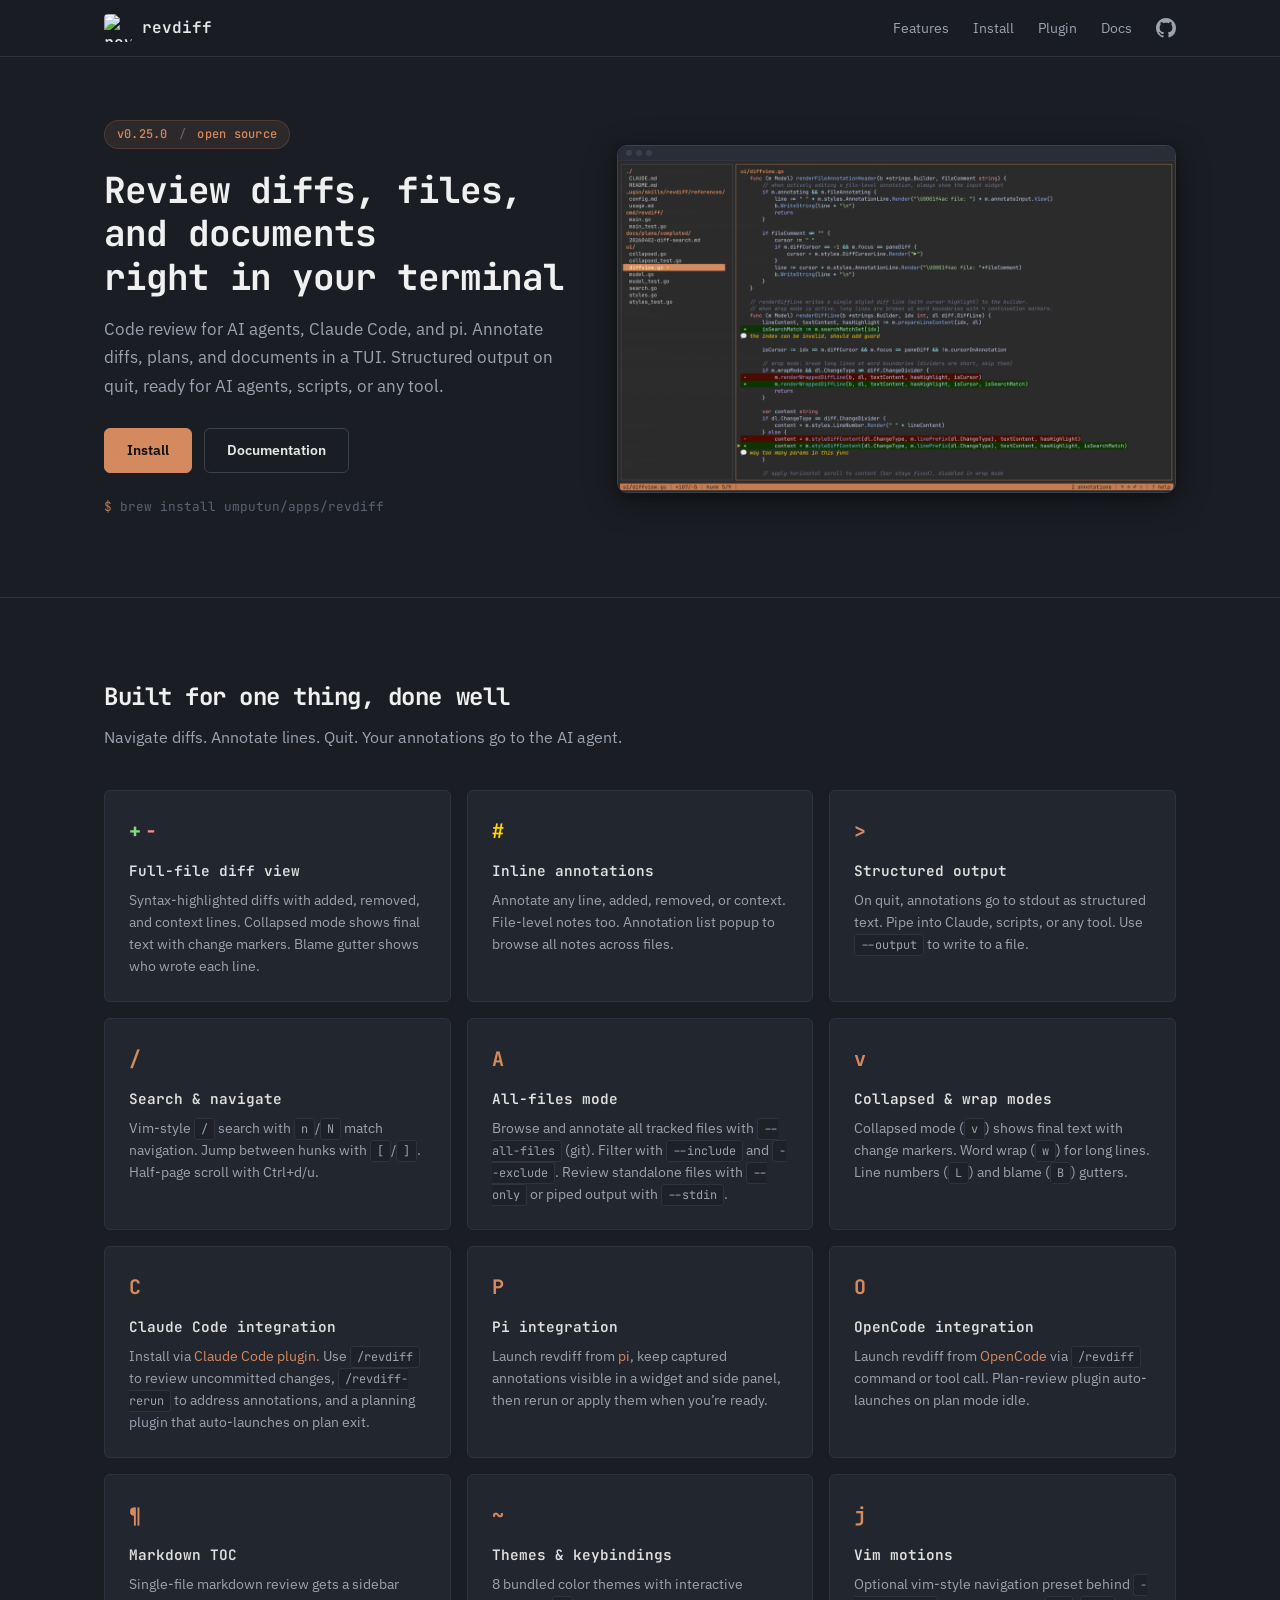
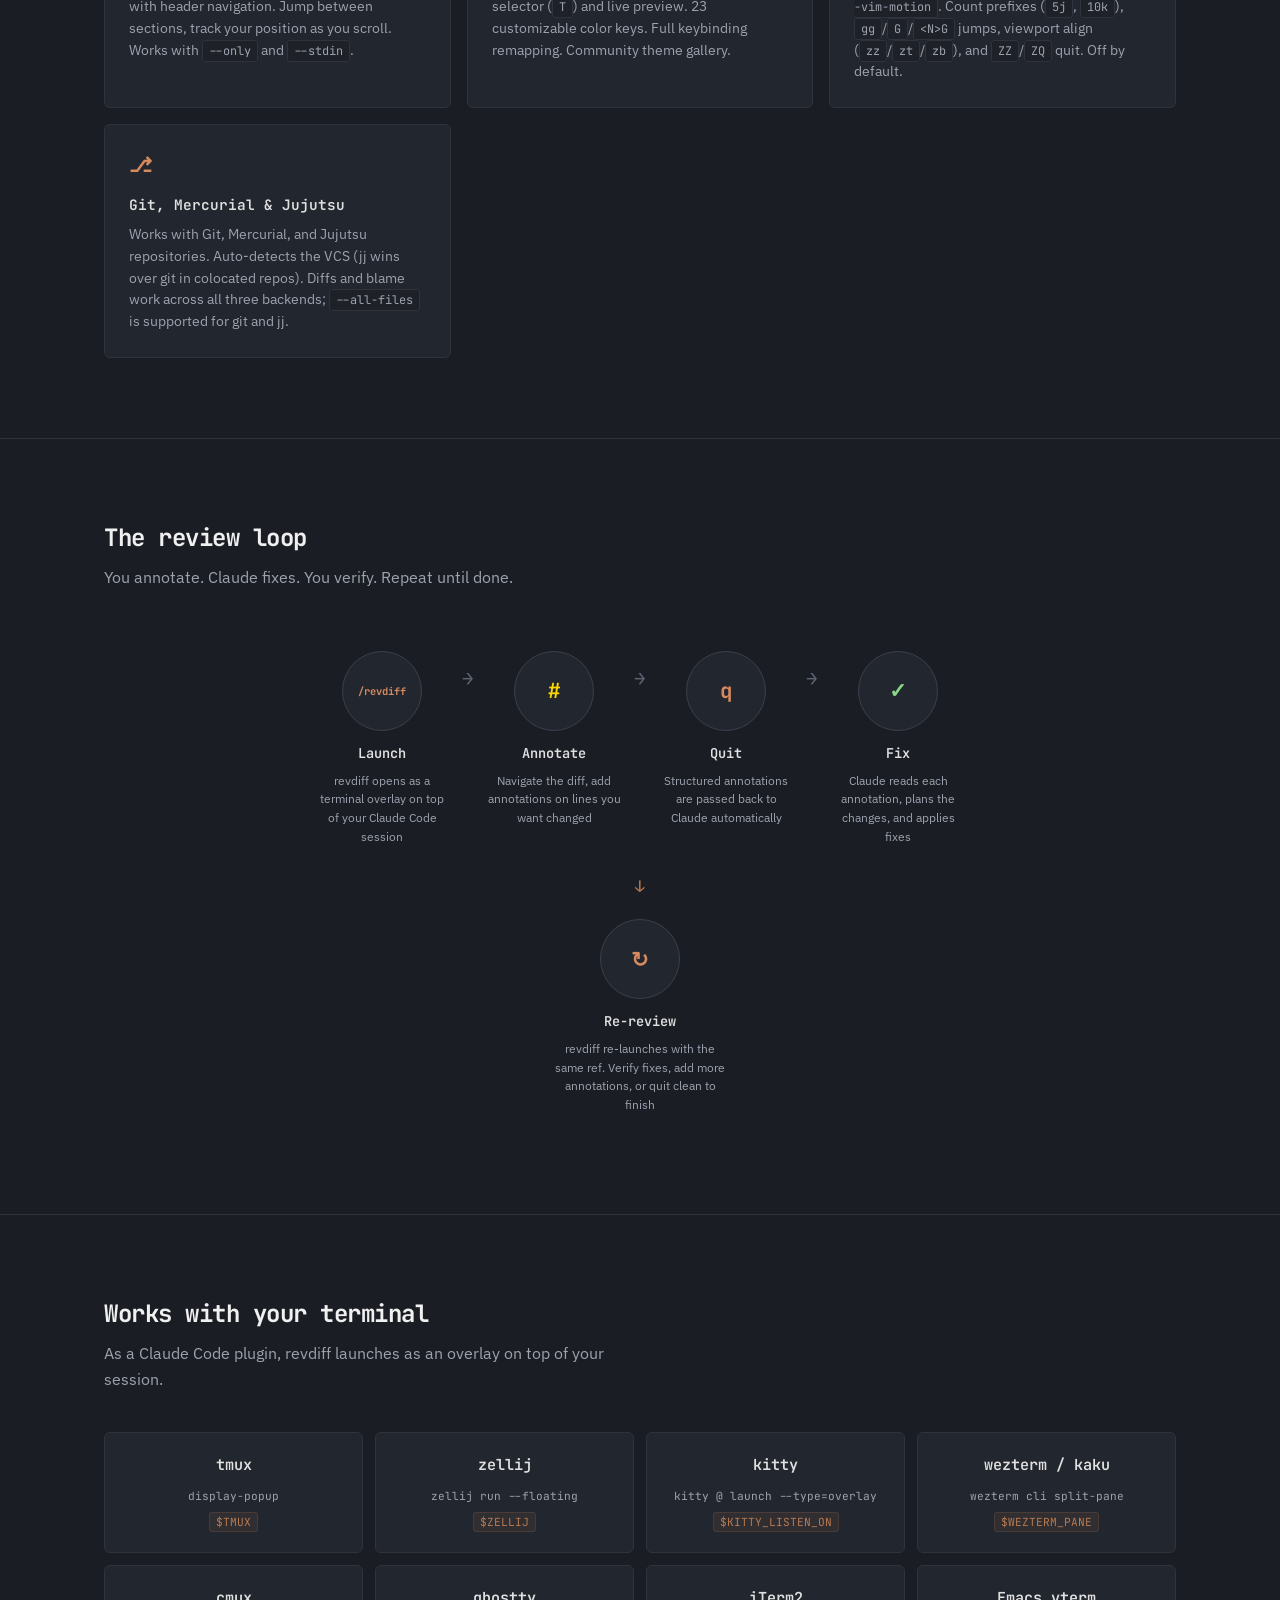
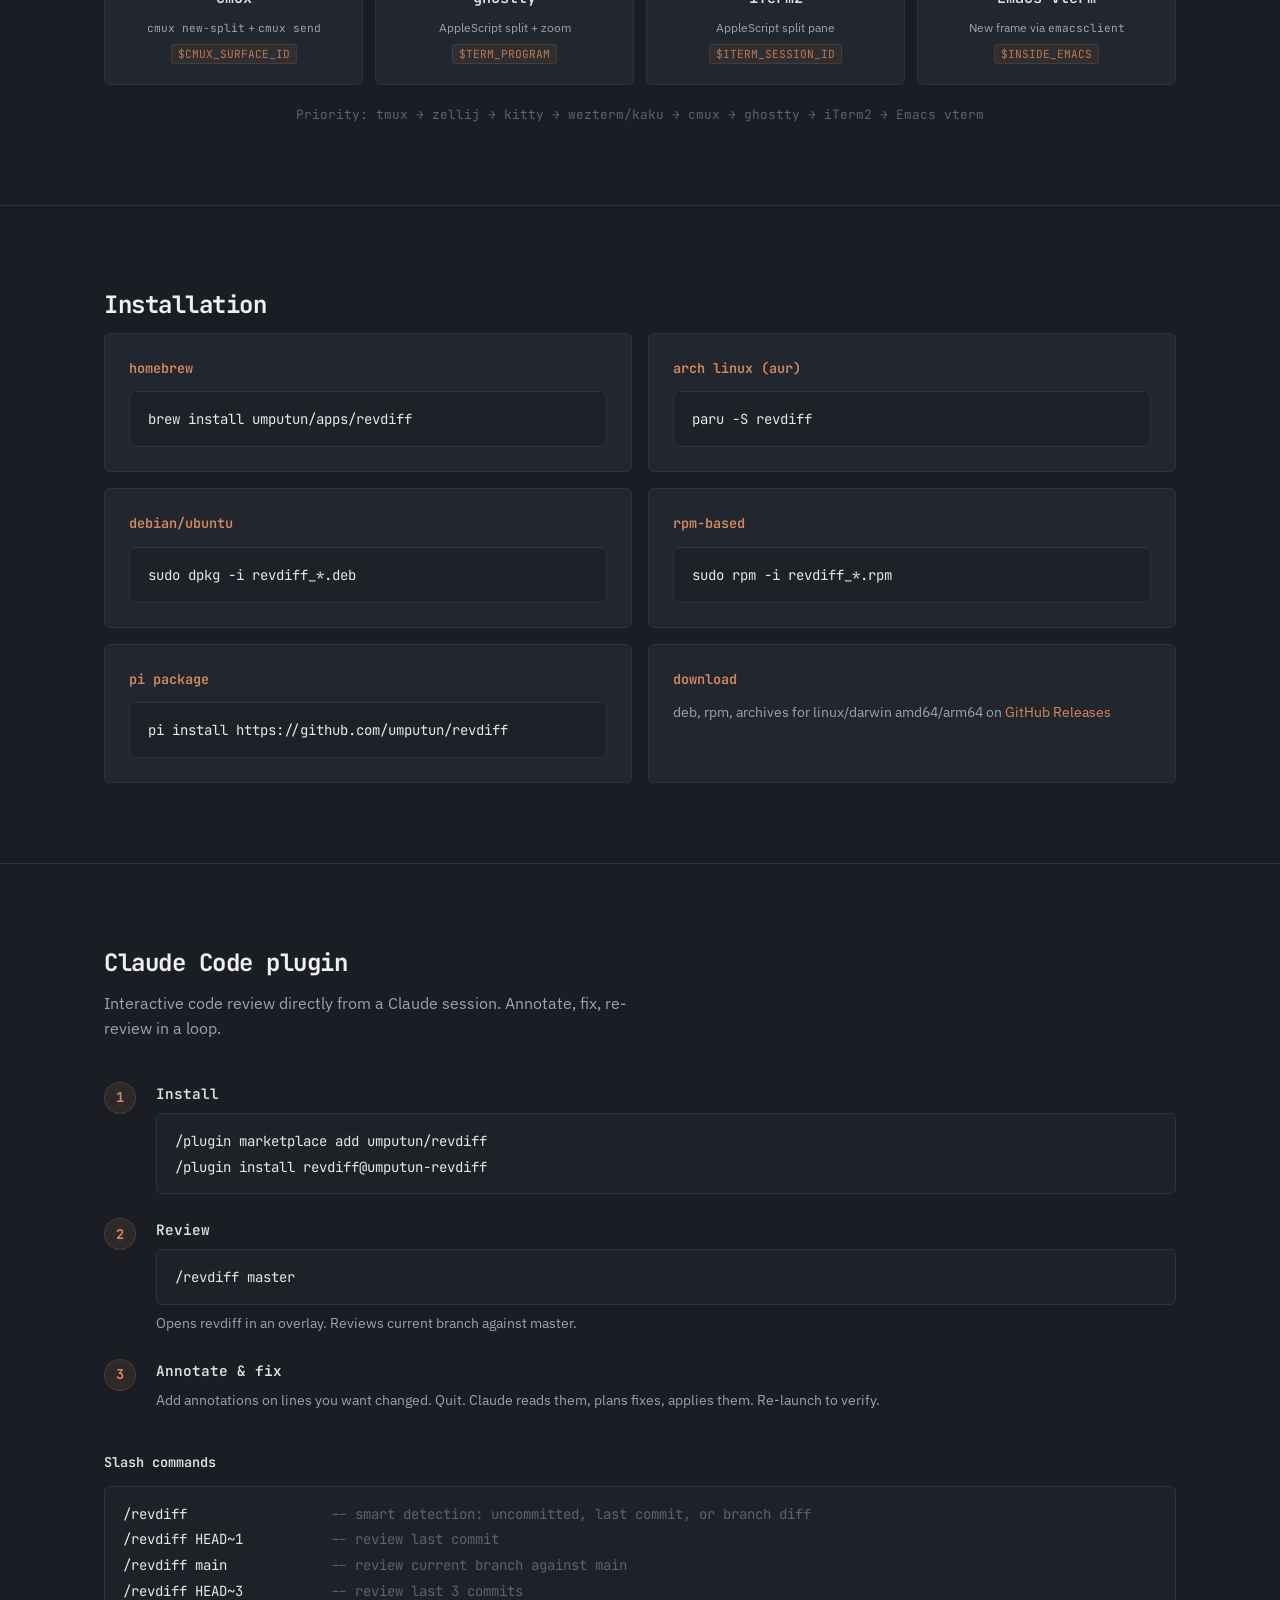
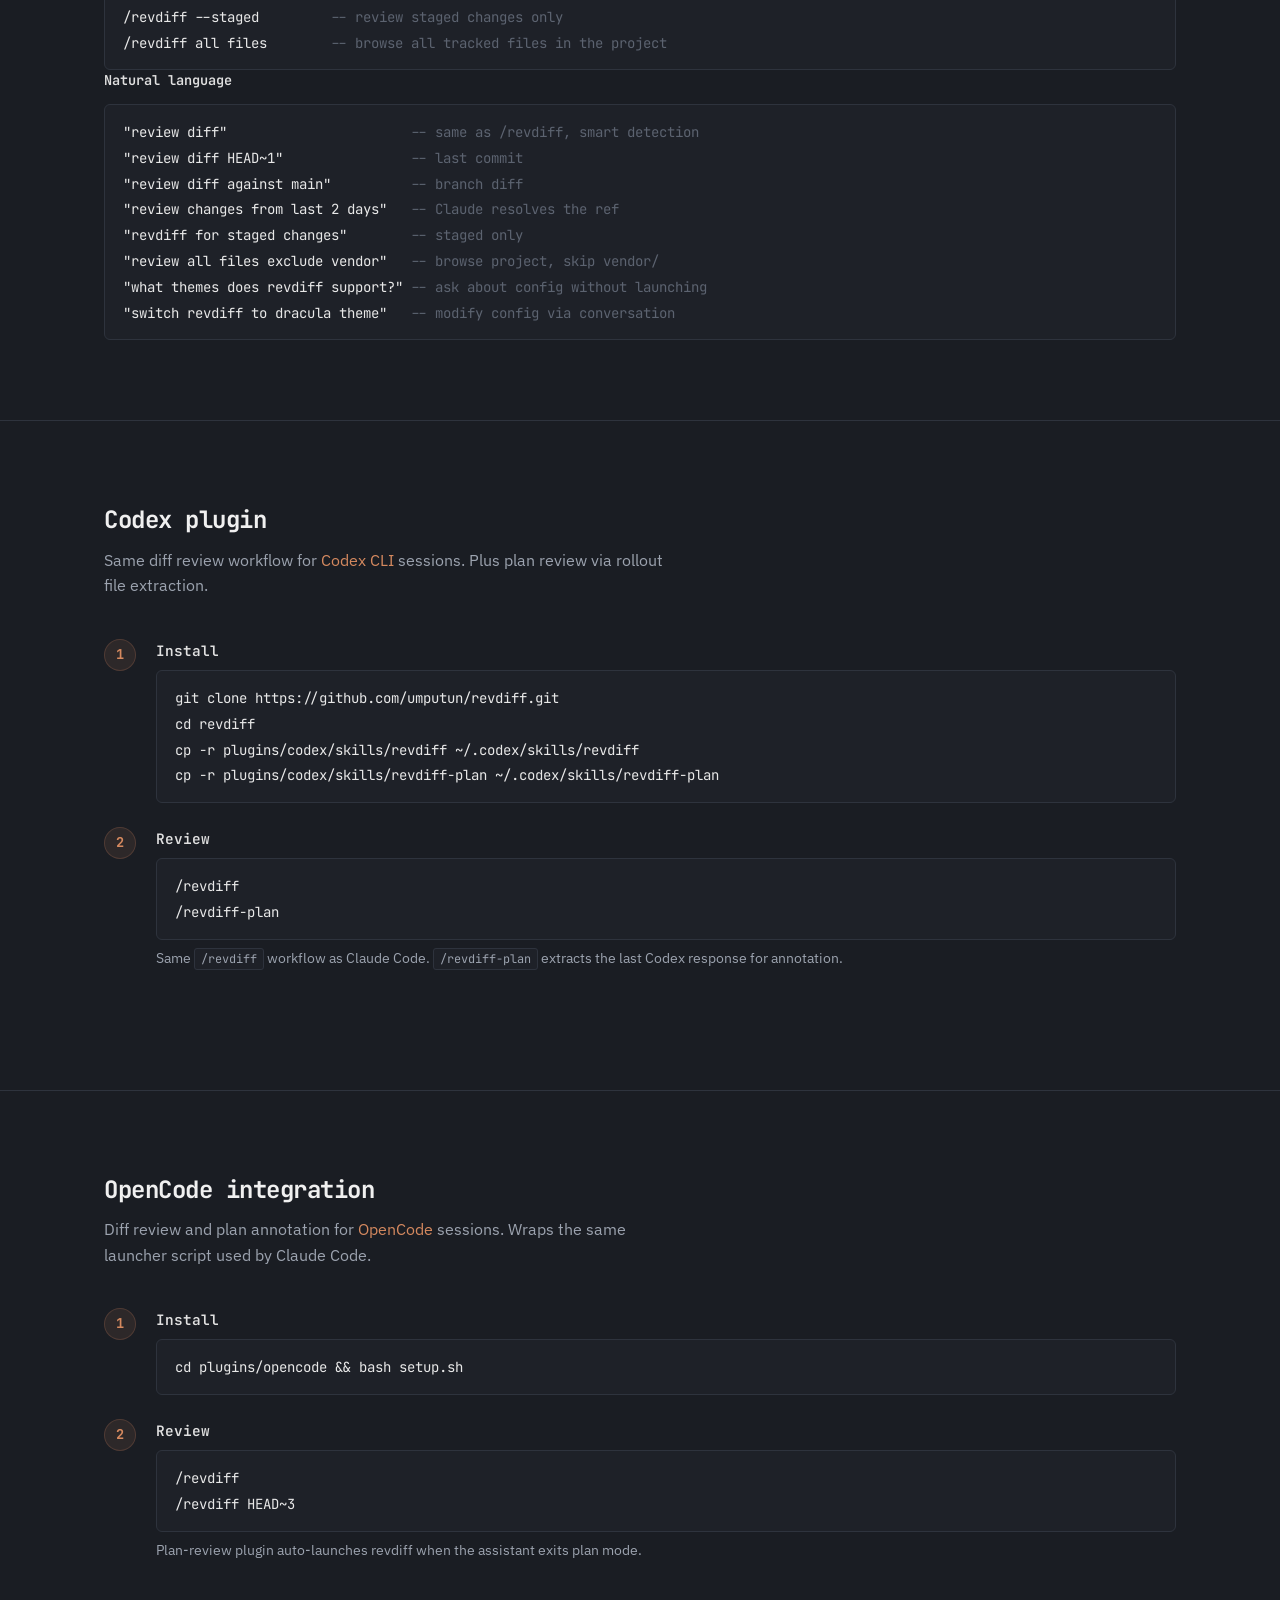
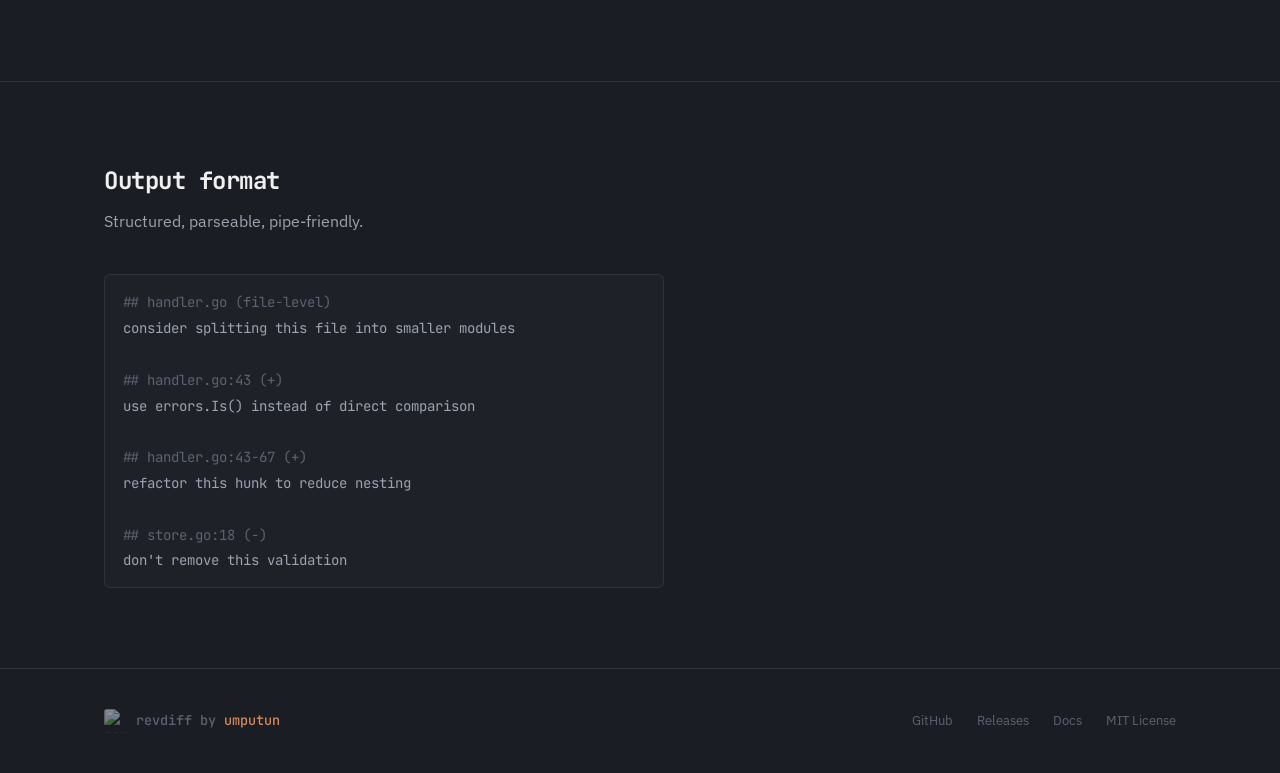
==== site/index.html @ b7465f08 "docs: add Vim motions feature card to site landing page" ====
<!DOCTYPE html>
<html lang="en">
<head>
    <meta charset="UTF-8">
    <meta name="viewport" content="width=device-width, initial-scale=1.0">
    <title>revdiff — Code Review for AI Agents - Claude Code, Codex, OpenCode, and pi</title>
    <meta name="description" content="TUI for code review in AI coding sessions. Review diffs, plans, and documents with inline annotations. Ships as a Claude Code plugin, Codex plugin, OpenCode integration, and a pi package.">
    <meta name="keywords" content="code review for ai agents, code review for claude code, code review for codex, code review for opencode, code review for pi, plan review for claude code, tui diff viewer, terminal code review, inline annotations, claude code plugin, codex plugin, opencode integration, pi package, ai code review tool">
    <meta name="author" content="umputun">
    <link rel="canonical" href="https://revdiff.com/">

    <meta property="og:title" content="revdiff — Code Review for AI Agents - Claude Code, Codex, OpenCode, and pi">
    <meta property="og:description" content="TUI for code review in AI coding sessions. Review diffs, plans, and documents with inline annotations. Ships as a Claude Code plugin, Codex plugin, OpenCode integration, and a pi package.">
    <meta property="og:type" content="website">
    <meta property="og:url" content="https://revdiff.com">
    <meta property="og:image" content="https://revdiff.com/assets/screenshot.png">
    <meta property="og:site_name" content="revdiff">

    <meta name="twitter:card" content="summary_large_image">
    <meta name="twitter:title" content="revdiff — Code Review for AI Agents - Claude Code, Codex, OpenCode, and pi">
    <meta name="twitter:description" content="TUI for code review in AI coding sessions. Review diffs, plans, and documents with inline annotations. Ships as a Claude Code plugin, Codex plugin, OpenCode integration, and a pi package.">
    <meta name="twitter:image" content="https://revdiff.com/assets/screenshot.png">

    <script type="application/ld+json">
    {
        "@context": "https://schema.org",
        "@type": "SoftwareApplication",
        "name": "revdiff",
        "description": "TUI for reviewing diffs, files, and documents with inline annotations. Code review tool for AI agents - Claude Code, Codex, OpenCode, and pi.",
        "url": "https://revdiff.com",
        "applicationCategory": "DeveloperApplication",
        "operatingSystem": "macOS, Linux",
        "license": "https://github.com/umputun/revdiff/blob/master/LICENSE",
        "offers": {
            "@type": "Offer",
            "price": "0",
            "priceCurrency": "USD"
        },
        "author": {
            "@type": "Person",
            "name": "umputun",
            "url": "https://github.com/umputun"
        },
        "softwareVersion": "0.25.0",
        "downloadUrl": "https://github.com/umputun/revdiff/releases",
        "codeRepository": "https://github.com/umputun/revdiff"
    }
    </script>

    <link rel="icon" type="image/x-icon" href="assets/favicon.ico">
    <link rel="icon" type="image/png" sizes="32x32" href="assets/favicon-32x32.png">
    <link rel="icon" type="image/png" sizes="16x16" href="assets/favicon-16x16.png">
    <link rel="icon" type="image/png" sizes="96x96" href="assets/favicon-96x96.png">
    <link rel="preconnect" href="https://fonts.googleapis.com">
    <link rel="preconnect" href="https://fonts.gstatic.com" crossorigin>
    <link href="https://fonts.googleapis.com/css2?family=JetBrains+Mono:wght@400;500;600;700&family=IBM+Plex+Sans:wght@400;500;600&display=swap" rel="stylesheet">
    <link rel="stylesheet" href="style.css">
</head>
<body>

<nav class="nav">
    <div class="nav-inner">
        <a href="/" class="nav-logo">
            <img src="assets/icon.png" alt="revdiff" width="28" height="28">
            <span>revdiff</span>
        </a>
        <div class="nav-links">
            <a href="#features">Features</a>
            <a href="#install">Install</a>
            <a href="#plugin">Plugin</a>
            <a href="docs.html">Docs</a>
            <a href="https://github.com/umputun/revdiff" class="nav-gh" aria-label="GitHub">
                <svg width="20" height="20" viewBox="0 0 24 24" fill="currentColor"><path d="M12 0C5.37 0 0 5.37 0 12c0 5.31 3.435 9.795 8.205 11.385.6.105.825-.255.825-.57 0-.285-.015-1.23-.015-2.235-3.015.555-3.795-.735-4.035-1.41-.135-.345-.72-1.41-1.23-1.695-.42-.225-1.02-.78-.015-.795.945-.015 1.62.87 1.845 1.23 1.08 1.815 2.805 1.305 3.495.99.105-.78.42-1.305.765-1.605-2.67-.3-5.46-1.335-5.46-5.925 0-1.305.465-2.385 1.23-3.225-.12-.3-.54-1.53.12-3.18 0 0 1.005-.315 3.3 1.23.96-.27 1.98-.405 3-.405s2.04.135 3 .405c2.295-1.56 3.3-1.23 3.3-1.23.66 1.65.24 2.88.12 3.18.765.84 1.23 1.905 1.23 3.225 0 4.605-2.805 5.625-5.475 5.925.435.375.81 1.095.81 2.22 0 1.605-.015 2.895-.015 3.3 0 .315.225.69.825.57A12.02 12.02 0 0024 12c0-6.63-5.37-12-12-12z"/></svg>
            </a>
        </div>
    </div>
</nav>

<header class="hero">
    <div class="hero-content">
        <div class="hero-badge">v0.25.0 <span class="hero-badge-sep">/</span> open source</div>
        <h1>Review diffs, files, and documents<br>right in your terminal</h1>
        <p class="hero-sub">Code review for AI agents, Claude Code, and pi. Annotate diffs, plans, and documents in a TUI. Structured output on quit, ready for AI agents, scripts, or any tool.</p>
        <div class="hero-actions">
            <a href="#install" class="btn btn-primary">Install</a>
            <a href="docs.html" class="btn btn-secondary">Documentation</a>
        </div>
        <div class="hero-install">
            <code>brew install umputun/apps/revdiff</code>
        </div>
    </div>
    <div class="hero-screenshot">
        <div class="terminal-frame">
            <div class="terminal-dots">
                <span></span><span></span><span></span>
            </div>
            <div class="gallery-slides">
                <img src="assets/screenshot.png" alt="revdiff TUI — diff view with syntax highlighting">
                <img src="assets/screenshot-2.png" alt="revdiff TUI — help overlay with keybindings" loading="lazy">
                <img src="assets/screenshot-3.png" alt="revdiff TUI — theme selector" loading="lazy">
                <img src="assets/screenshot-4.png" alt="revdiff TUI — code view with annotations" loading="lazy">
                <img src="assets/screenshot-5.png" alt="revdiff TUI — theme picker with live preview" loading="lazy">
                <img src="assets/screenshot-6.png" alt="revdiff TUI — document browsing with markdown TOC" loading="lazy">
                <img src="assets/screenshot-7.png" alt="revdiff TUI — code review with annotations" loading="lazy">
            </div>
        </div>
    </div>
</header>

<section id="features" class="features">
    <div class="section-inner">
        <h2>Built for one thing, done well</h2>
        <p class="section-sub">Navigate diffs. Annotate lines. Quit. Your annotations go to the AI agent.</p>
        <div class="features-grid">
            <div class="feature-card">
                <div class="feature-icon"><span class="glyph add">+</span><span class="glyph remove">-</span></div>
                <h3>Full-file diff view</h3>
                <p>Syntax-highlighted diffs with added, removed, and context lines. Collapsed mode shows final text with change markers. Blame gutter shows who wrote each line.</p>
            </div>
            <div class="feature-card">
                <div class="feature-icon"><span class="glyph annotation">#</span></div>
                <h3>Inline annotations</h3>
                <p>Annotate any line, added, removed, or context. File-level notes too. Annotation list popup to browse all notes across files.</p>
            </div>
            <div class="feature-card">
                <div class="feature-icon"><span class="glyph accent">&gt;</span></div>
                <h3>Structured output</h3>
                <p>On quit, annotations go to stdout as structured text. Pipe into Claude, scripts, or any tool. Use <code>--output</code> to write to a file.</p>
            </div>
            <div class="feature-card">
                <div class="feature-icon"><span class="glyph accent">/</span></div>
                <h3>Search &amp; navigate</h3>
                <p>Vim-style <code>/</code> search with <code>n</code>/<code>N</code> match navigation. Jump between hunks with <code>[</code>/<code>]</code>. Half-page scroll with Ctrl+d/u.</p>
            </div>
            <div class="feature-card">
                <div class="feature-icon"><span class="glyph accent">A</span></div>
                <h3>All-files mode</h3>
                <p>Browse and annotate all tracked files with <code>--all-files</code> (git). Filter with <code>--include</code> and <code>--exclude</code>. Review standalone files with <code>--only</code> or piped output with <code>--stdin</code>.</p>
            </div>
            <div class="feature-card">
                <div class="feature-icon"><span class="glyph accent">v</span></div>
                <h3>Collapsed &amp; wrap modes</h3>
                <p>Collapsed mode (<code>v</code>) shows final text with change markers. Word wrap (<code>w</code>) for long lines. Line numbers (<code>L</code>) and blame (<code>B</code>) gutters.</p>
            </div>
            <div class="feature-card">
                <div class="feature-icon"><span class="glyph accent" aria-label="Claude Code integration">C</span></div>
                <h3>Claude Code integration</h3>
                <p>Install via <a href="https://github.com/umputun/revdiff?tab=readme-ov-file#claude-code-plugin">Claude Code plugin</a>. Use <code>/revdiff</code> to review uncommitted changes, <code>/revdiff-rerun</code> to address annotations, and a planning plugin that auto-launches on plan exit.</p>
            </div>
            <div class="feature-card">
                <div class="feature-icon"><span class="glyph accent" aria-label="Pi integration">P</span></div>
                <h3>Pi integration</h3>
                <p>Launch revdiff from <a href="https://github.com/badlogic/pi-mono">pi</a>, keep captured annotations visible in a widget and side panel, then rerun or apply them when you’re ready.</p>
            </div>
            <div class="feature-card">
                <div class="feature-icon"><span class="glyph accent" aria-label="OpenCode integration">O</span></div>
                <h3>OpenCode integration</h3>
                <p>Launch revdiff from <a href="https://github.com/opencode-ai/opencode">OpenCode</a> via <code>/revdiff</code> command or tool call. Plan-review plugin auto-launches on plan mode idle.</p>
            </div>
            <div class="feature-card">
                <div class="feature-icon"><span class="glyph accent">&para;</span></div>
                <h3>Markdown TOC</h3>
                <p>Single-file markdown review gets a sidebar with header navigation. Jump between sections, track your position as you scroll. Works with <code>--only</code> and <code>--stdin</code>.</p>
            </div>
            <div class="feature-card">
                <div class="feature-icon"><span class="glyph accent">~</span></div>
                <h3>Themes &amp; keybindings</h3>
                <p>8 bundled color themes with interactive selector (<code>T</code>) and live preview. 23 customizable color keys. Full keybinding remapping. Community theme gallery.</p>
            </div>
            <div class="feature-card">
                <div class="feature-icon"><span class="glyph accent">j</span></div>
                <h3>Vim motions</h3>
                <p>Optional vim-style navigation preset behind <code>--vim-motion</code>. Count prefixes (<code>5j</code>, <code>10k</code>), <code>gg</code>/<code>G</code>/<code>&lt;N&gt;G</code> jumps, viewport align (<code>zz</code>/<code>zt</code>/<code>zb</code>), and <code>ZZ</code>/<code>ZQ</code> quit. Off by default.</p>
            </div>
            <div class="feature-card">
                <div class="feature-icon"><span class="glyph accent">&#x2387;</span></div>
                <h3>Git, Mercurial &amp; Jujutsu</h3>
                <p>Works with Git, Mercurial, and Jujutsu repositories. Auto-detects the VCS (jj wins over git in colocated repos). Diffs and blame work across all three backends; <code>--all-files</code> is supported for git and jj.</p>
            </div>
        </div>
    </div>
</section>

<section class="review-loop">
    <div class="section-inner">
        <h2>The review loop</h2>
        <p class="section-sub">You annotate. Claude fixes. You verify. Repeat until done.</p>
        <div class="loop-flow">
            <div class="loop-step">
                <div class="loop-icon"><code>/revdiff</code></div>
                <div class="loop-label">Launch</div>
                <div class="loop-desc">revdiff opens as a terminal overlay on top of your Claude Code session</div>
            </div>
            <div class="loop-arrow">&rarr;</div>
            <div class="loop-step">
                <div class="loop-icon"><span class="glyph annotation">#</span></div>
                <div class="loop-label">Annotate</div>
                <div class="loop-desc">Navigate the diff, add annotations on lines you want changed</div>
            </div>
            <div class="loop-arrow">&rarr;</div>
            <div class="loop-step">
                <div class="loop-icon"><span class="glyph accent">q</span></div>
                <div class="loop-label">Quit</div>
                <div class="loop-desc">Structured annotations are passed back to Claude automatically</div>
            </div>
            <div class="loop-arrow">&rarr;</div>
            <div class="loop-step">
                <div class="loop-icon"><span class="glyph add">&check;</span></div>
                <div class="loop-label">Fix</div>
                <div class="loop-desc">Claude reads each annotation, plans the changes, and applies fixes</div>
            </div>
            <div class="loop-arrow loop-arrow-back">&darr;</div>
            <div class="loop-step loop-step-verify">
                <div class="loop-icon"><span class="glyph accent">&circlearrowright;</span></div>
                <div class="loop-label">Re-review</div>
                <div class="loop-desc">revdiff re-launches with the same ref. Verify fixes, add more annotations, or quit clean to finish</div>
            </div>
        </div>
    </div>
</section>

<section class="terminals">
    <div class="section-inner">
        <h2>Works with your terminal</h2>
        <p class="section-sub">As a Claude Code plugin, revdiff launches as an overlay on top of your session.</p>
        <div class="terminal-grid">
            <div class="terminal-card">
                <div class="terminal-name">tmux</div>
                <div class="terminal-method"><code>display-popup</code></div>
                <div class="terminal-detect"><code>$TMUX</code></div>
            </div>
            <div class="terminal-card">
                <div class="terminal-name">zellij</div>
                <div class="terminal-method"><code>zellij run --floating</code></div>
                <div class="terminal-detect"><code>$ZELLIJ</code></div>
            </div>
            <div class="terminal-card">
                <div class="terminal-name">kitty</div>
                <div class="terminal-method"><code>kitty @ launch --type=overlay</code></div>
                <div class="terminal-detect"><code>$KITTY_LISTEN_ON</code></div>
            </div>
            <div class="terminal-card">
                <div class="terminal-name">wezterm / kaku</div>
                <div class="terminal-method"><code>wezterm cli split-pane</code></div>
                <div class="terminal-detect"><code>$WEZTERM_PANE</code></div>
            </div>
            <div class="terminal-card">
                <div class="terminal-name">cmux</div>
                <div class="terminal-method"><code>cmux new-split</code> + <code>cmux send</code></div>
                <div class="terminal-detect"><code>$CMUX_SURFACE_ID</code></div>
            </div>
            <div class="terminal-card">
                <div class="terminal-name">ghostty</div>
                <div class="terminal-method">AppleScript split + zoom</div>
                <div class="terminal-detect"><code>$TERM_PROGRAM</code></div>
            </div>
            <div class="terminal-card">
                <div class="terminal-name">iTerm2</div>
                <div class="terminal-method">AppleScript split pane</div>
                <div class="terminal-detect"><code>$ITERM_SESSION_ID</code></div>
            </div>
            <div class="terminal-card">
                <div class="terminal-name">Emacs vterm</div>
                <div class="terminal-method">New frame via <code>emacsclient</code></div>
                <div class="terminal-detect"><code>$INSIDE_EMACS</code></div>
            </div>
        </div>
        <p class="terminal-priority">Priority: tmux &rarr; zellij &rarr; kitty &rarr; wezterm/kaku &rarr; cmux &rarr; ghostty &rarr; iTerm2 &rarr; Emacs vterm</p>
    </div>
</section>

<section id="install" class="install">
    <div class="section-inner">
        <h2>Installation</h2>
        <div class="install-grid-2">
            <div class="install-card">
                <h3>Homebrew</h3>
                <div class="code-block"><code>brew install umputun/apps/revdiff</code></div>
            </div>
            <div class="install-card">
                <h3>Arch Linux (AUR)</h3>
                <div class="code-block"><code>paru -S revdiff</code></div>
            </div>
            <div class="install-card">
                <h3>Debian/Ubuntu</h3>
                <div class="code-block"><code>sudo dpkg -i revdiff_*.deb</code></div>
            </div>
            <div class="install-card">
                <h3>RPM-based</h3>
                <div class="code-block"><code>sudo rpm -i revdiff_*.rpm</code></div>
            </div>
            <div class="install-card">
                <h3>Pi package</h3>
                <div class="code-block"><code>pi install https://github.com/umputun/revdiff</code></div>
            </div>
            <div class="install-card">
                <h3>Download</h3>
                <p>deb, rpm, archives for linux/darwin amd64/arm64 on <a href="https://github.com/umputun/revdiff/releases">GitHub Releases</a></p>
            </div>
        </div>
    </div>
</section>

<section id="plugin" class="plugin">
    <div class="section-inner">
        <h2>Claude Code plugin</h2>
        <p class="section-sub">Interactive code review directly from a Claude session. Annotate, fix, re-review in a loop.</p>
        <div class="plugin-flow">
            <div class="flow-step">
                <div class="flow-num">1</div>
                <div class="flow-text">
                    <h3>Install</h3>
                    <div class="code-block"><code>/plugin marketplace add umputun/revdiff<br>/plugin install revdiff@umputun-revdiff</code></div>
                </div>
            </div>
            <div class="flow-step">
                <div class="flow-num">2</div>
                <div class="flow-text">
                    <h3>Review</h3>
                    <div class="code-block"><code>/revdiff master</code></div>
                    <p>Opens revdiff in an overlay. Reviews current branch against master.</p>
                </div>
            </div>
            <div class="flow-step">
                <div class="flow-num">3</div>
                <div class="flow-text">
                    <h3>Annotate &amp; fix</h3>
                    <p>Add annotations on lines you want changed. Quit. Claude reads them, plans fixes, applies them. Re-launch to verify.</p>
                </div>
            </div>
        </div>
        <div class="plugin-examples">
            <h3>Slash commands</h3>
            <div class="code-block"><code>/revdiff                  <span class="code-comment">-- smart detection: uncommitted, last commit, or branch diff</span>
/revdiff HEAD~1           <span class="code-comment">-- review last commit</span>
/revdiff main             <span class="code-comment">-- review current branch against main</span>
/revdiff HEAD~3           <span class="code-comment">-- review last 3 commits</span>
/revdiff --staged         <span class="code-comment">-- review staged changes only</span>
/revdiff all files        <span class="code-comment">-- browse all tracked files in the project</span></code></div>
        </div>
        <div class="plugin-examples">
            <h3>Natural language</h3>
            <div class="code-block"><code>"review diff"                       <span class="code-comment">-- same as /revdiff, smart detection</span>
"review diff HEAD~1"                <span class="code-comment">-- last commit</span>
"review diff against main"          <span class="code-comment">-- branch diff</span>
"review changes from last 2 days"   <span class="code-comment">-- Claude resolves the ref</span>
"revdiff for staged changes"        <span class="code-comment">-- staged only</span>
"review all files exclude vendor"   <span class="code-comment">-- browse project, skip vendor/</span>
"what themes does revdiff support?" <span class="code-comment">-- ask about config without launching</span>
"switch revdiff to dracula theme"   <span class="code-comment">-- modify config via conversation</span></code></div>
        </div>
    </div>
</section>

<section class="plugin">
    <div class="section-inner">
        <h2>Codex plugin</h2>
        <p class="section-sub">Same diff review workflow for <a href="https://github.com/openai/codex">Codex CLI</a> sessions. Plus plan review via rollout file extraction.</p>
        <div class="plugin-flow">
            <div class="flow-step">
                <div class="flow-num">1</div>
                <div class="flow-text">
                    <h3>Install</h3>
                    <div class="code-block"><code>git clone https://github.com/umputun/revdiff.git<br>cd revdiff<br>cp -r plugins/codex/skills/revdiff ~/.codex/skills/revdiff<br>cp -r plugins/codex/skills/revdiff-plan ~/.codex/skills/revdiff-plan</code></div>
                </div>
            </div>
            <div class="flow-step">
                <div class="flow-num">2</div>
                <div class="flow-text">
                    <h3>Review</h3>
                    <div class="code-block"><code>/revdiff<br>/revdiff-plan</code></div>
                    <p>Same <code>/revdiff</code> workflow as Claude Code. <code>/revdiff-plan</code> extracts the last Codex response for annotation.</p>
                </div>
            </div>
        </div>
    </div>
</section>

<section class="plugin">
    <div class="section-inner">
        <h2>OpenCode integration</h2>
        <p class="section-sub">Diff review and plan annotation for <a href="https://github.com/opencode-ai/opencode">OpenCode</a> sessions. Wraps the same launcher script used by Claude Code.</p>
        <div class="plugin-flow">
            <div class="flow-step">
                <div class="flow-num">1</div>
                <div class="flow-text">
                    <h3>Install</h3>
                    <div class="code-block"><code>cd plugins/opencode && bash setup.sh</code></div>
                </div>
            </div>
            <div class="flow-step">
                <div class="flow-num">2</div>
                <div class="flow-text">
                    <h3>Review</h3>
                    <div class="code-block"><code>/revdiff<br>/revdiff HEAD~3</code></div>
                    <p>Plan-review plugin auto-launches revdiff when the assistant exits plan mode.</p>
                </div>
            </div>
        </div>
    </div>
</section>

<section class="output-section">
    <div class="section-inner">
        <h2>Output format</h2>
        <p class="section-sub">Structured, parseable, pipe-friendly.</p>
        <div class="code-block output-example"><code><span class="code-comment">## handler.go (file-level)</span>
consider splitting this file into smaller modules

<span class="code-comment">## handler.go:43 (+)</span>
use errors.Is() instead of direct comparison

<span class="code-comment">## handler.go:43-67 (+)</span>
refactor this hunk to reduce nesting

<span class="code-comment">## store.go:18 (-)</span>
don't remove this validation</code></div>
    </div>
</section>

<footer class="footer">
    <div class="section-inner footer-inner">
        <div class="footer-left">
            <img src="assets/icon.png" alt="revdiff" width="24" height="24">
            <span>revdiff by <a href="https://umputun.dev">umputun</a></span>
        </div>
        <div class="footer-links">
            <a href="https://github.com/umputun/revdiff">GitHub</a>
            <a href="https://github.com/umputun/revdiff/releases">Releases</a>
            <a href="docs.html">Docs</a>
            <a href="https://github.com/umputun/revdiff/blob/master/LICENSE">MIT License</a>
        </div>
    </div>
</footer>

</body>
</html>
---- site/style.css ----
/* === revdiff site — terminal precision aesthetic === */

:root {
    --bg: #1a1d23;
    --bg-surface: #22262e;
    --bg-card: #282d37;
    --bg-code: #1e2128;
    --border: #3a404c;
    --border-subtle: #2e333d;
    --text: #e8e8e8;
    --text-muted: #9ca3af;
    --text-faint: #5c6370;
    --accent: #D5895F;
    --accent-dim: #b87a52;
    --add: #87d787;
    --remove: #ff8787;
    --annotation: #ffd700;
    --modify: #f5c542;
    --font-mono: 'JetBrains Mono', 'SF Mono', 'Fira Code', monospace;
    --font-sans: 'IBM Plex Sans', -apple-system, BlinkMacSystemFont, sans-serif;
    --radius: 6px;
    --radius-lg: 10px;
    --max-width: 1120px;
}

*, *::before, *::after { box-sizing: border-box; margin: 0; padding: 0; }

html {
    scroll-padding-top: 72px;
    overflow-x: hidden;
}

@media (prefers-reduced-motion: no-preference) {
    html { scroll-behavior: smooth; }
}

body {
    font-family: var(--font-sans);
    background: var(--bg);
    color: var(--text);
    line-height: 1.6;
    -webkit-font-smoothing: antialiased;
    overflow-x: hidden;
}

a { color: var(--accent); text-decoration: none; transition: color 0.15s; }
a:hover { color: #e8a070; }

code {
    font-family: var(--font-mono);
    font-size: 0.875em;
    background: var(--bg-code);
    padding: 2px 6px;
    border-radius: 3px;
    border: 1px solid var(--border-subtle);
}

/* === nav === */

.nav {
    position: fixed;
    top: 0;
    left: 0;
    right: 0;
    z-index: 100;
    background: rgba(26, 29, 35, 0.88);
    backdrop-filter: blur(12px);
    -webkit-backdrop-filter: blur(12px);
    border-bottom: 1px solid var(--border-subtle);
    -webkit-transform: translateZ(0);
    transform: translateZ(0);
}

/* backdrop-filter blur is expensive on iOS — disable on mobile */
@media (max-width: 900px) {
    .nav {
        backdrop-filter: none;
        -webkit-backdrop-filter: none;
        background: rgba(26, 29, 35, 0.97);
    }
}

.nav-inner {
    max-width: var(--max-width);
    margin: 0 auto;
    padding: 0 24px;
    height: 56px;
    display: flex;
    align-items: center;
    justify-content: space-between;
}

.nav-logo {
    display: flex;
    align-items: center;
    gap: 10px;
    font-family: var(--font-mono);
    font-weight: 600;
    font-size: 1rem;
    color: var(--text);
}
.nav-logo:hover { color: var(--accent); }
.nav-logo img { border-radius: 4px; }

.nav-links {
    display: flex;
    align-items: center;
    gap: 24px;
    font-size: 0.875rem;
}
.nav-links a { color: var(--text-muted); }
.nav-links a:hover { color: var(--text); }
.nav-gh { display: flex; align-items: center; }

/* === hero === */

.hero {
    max-width: var(--max-width);
    margin: 0 auto;
    padding: 120px 24px 80px;
    display: grid;
    grid-template-columns: 1fr 1.2fr;
    gap: 48px;
    align-items: center;
}

.hero-badge {
    display: inline-block;
    font-family: var(--font-mono);
    font-size: 0.75rem;
    font-weight: 500;
    color: var(--accent);
    background: rgba(213, 137, 95, 0.1);
    border: 1px solid rgba(213, 137, 95, 0.2);
    padding: 4px 12px;
    border-radius: 20px;
    margin-bottom: 20px;
    letter-spacing: 0.02em;
}
.hero-badge-sep { color: var(--text-faint); margin: 0 4px; }

.hero h1 {
    font-family: var(--font-mono);
    font-size: 2.25rem;
    font-weight: 700;
    line-height: 1.2;
    letter-spacing: -0.03em;
    color: #f0f0f0;
    margin-bottom: 16px;
}

.hero-sub {
    font-size: 1.05rem;
    color: var(--text-muted);
    line-height: 1.7;
    max-width: 460px;
    margin-bottom: 28px;
}

.hero-actions {
    display: flex;
    gap: 12px;
    margin-bottom: 24px;
}

.btn {
    display: inline-flex;
    align-items: center;
    padding: 10px 22px;
    font-family: var(--font-sans);
    font-size: 0.875rem;
    font-weight: 600;
    border-radius: var(--radius);
    border: 1px solid transparent;
    cursor: pointer;
    transition: all 0.15s;
}

.btn-primary {
    background: var(--accent);
    color: #0d0f12;
    border-color: var(--accent);
}
.btn-primary:hover { background: #e8a070; color: #0d0f12; border-color: #e8a070; }

.btn-secondary {
    background: transparent;
    color: var(--text);
    border-color: var(--border);
}
.btn-secondary:hover { border-color: var(--text-muted); color: #f0f0f0; }

.hero-install {
    font-family: var(--font-mono);
    font-size: 0.8rem;
    color: var(--text-muted);
}
.hero-install code {
    background: none;
    border: none;
    padding: 0;
    color: var(--text-faint);
    font-size: 0.8rem;
}
.hero-install code::before { content: '$ '; color: var(--accent-dim); }

.hero-screenshot { position: relative; }

.terminal-frame {
    background: var(--bg-surface);
    border: 1px solid var(--border);
    border-radius: var(--radius-lg);
    overflow: hidden;
    box-shadow: 0 8px 32px rgba(0, 0, 0, 0.4), 0 2px 8px rgba(0, 0, 0, 0.2);
}

.terminal-dots {
    display: flex;
    gap: 4px;
    padding: 4px 8px;
    background: var(--bg-card);
    border-bottom: 1px solid var(--border-subtle);
}
.terminal-dots span {
    width: 6px;
    height: 6px;
    border-radius: 50%;
    background: var(--border);
}

.terminal-frame img {
    display: block;
    width: 100%;
    height: auto;
}

/* === screenshot gallery === */

.gallery-slides {
    position: relative;
}

.gallery-slides img {
    position: absolute;
    top: 0;
    left: 0;
    width: 100%;
    height: auto;
    opacity: 0;
    animation: gallery 35s infinite;
}

.gallery-slides img:first-child {
    position: relative;
    opacity: 1;
    animation-name: gallery-first;
}

.gallery-slides img:nth-child(1) { animation-delay: 0s; }
.gallery-slides img:nth-child(2) { animation-delay: 5s; }
.gallery-slides img:nth-child(3) { animation-delay: 10s; }
.gallery-slides img:nth-child(4) { animation-delay: 15s; }
.gallery-slides img:nth-child(5) { animation-delay: 20s; }
.gallery-slides img:nth-child(6) { animation-delay: 25s; }
.gallery-slides img:nth-child(7) { animation-delay: 30s; }

@keyframes gallery-first {
    0%    { opacity: 1; }
    14%   { opacity: 1; }
    17%   { opacity: 0; }
    97%   { opacity: 0; }
    100%  { opacity: 1; }
}

@keyframes gallery {
    0%    { opacity: 0; }
    3%    { opacity: 1; }
    14%   { opacity: 1; }
    17%   { opacity: 0; }
    100%  { opacity: 0; }
}

@media (prefers-reduced-motion: reduce) {
    .gallery-slides img { animation: none; }
    .gallery-slides img:first-child { opacity: 1; }
    .gallery-slides img:not(:first-child) { opacity: 0; }
}

/* === sections === */

.section-inner {
    max-width: var(--max-width);
    margin: 0 auto;
    padding: 0 24px;
}

section h2 {
    font-family: var(--font-mono);
    font-size: 1.5rem;
    font-weight: 700;
    letter-spacing: -0.02em;
    color: #f0f0f0;
    margin-bottom: 8px;
}

.section-sub {
    color: var(--text-muted);
    font-size: 1rem;
    margin-bottom: 40px;
    max-width: 560px;
}

/* === review loop === */

.review-loop {
    padding: 80px 0;
    border-top: 1px solid var(--border-subtle);
}

.loop-flow {
    display: flex;
    align-items: flex-start;
    gap: 0;
    flex-wrap: wrap;
    justify-content: center;
}

.loop-step {
    display: flex;
    flex-direction: column;
    align-items: center;
    text-align: center;
    width: 160px;
    padding: 20px 12px;
}

.loop-icon {
    width: 80px;
    height: 80px;
    display: flex;
    align-items: center;
    justify-content: center;
    font-family: var(--font-mono);
    font-size: 1.3rem;
    font-weight: 700;
    background: var(--bg-surface);
    border: 1px solid var(--border);
    border-radius: 50%;
    margin-bottom: 12px;
}

.loop-icon code {
    font-size: 0.65rem;
    background: none;
    border: none;
    padding: 0;
    color: var(--accent);
}

.loop-label {
    font-family: var(--font-mono);
    font-size: 0.85rem;
    font-weight: 600;
    color: #e0e0e0;
    margin-bottom: 6px;
}

.loop-desc {
    font-size: 0.78rem;
    color: var(--text-muted);
    line-height: 1.5;
}

.loop-arrow {
    display: flex;
    align-items: center;
    padding-top: 32px;
    font-size: 1.2rem;
    color: var(--text-faint);
    font-family: var(--font-mono);
}

.loop-arrow-back {
    width: 100%;
    justify-content: center;
    padding-top: 8px;
    padding-bottom: 0;
    font-size: 1rem;
    color: var(--accent-dim);
}

.loop-step-verify {
    width: 200px;
}

@media (max-width: 768px) {
    .loop-flow { flex-direction: column; align-items: center; }
    .loop-arrow { padding: 4px 0; transform: rotate(90deg); }
    .loop-arrow-back { transform: none; width: auto; }
    .loop-step, .loop-step-verify { width: 240px; }
}

/* === features === */

.features {
    padding: 80px 0;
    border-top: 1px solid var(--border-subtle);
}

.features-grid {
    display: grid;
    grid-template-columns: repeat(3, 1fr);
    gap: 16px;
}

.feature-card {
    background: var(--bg-surface);
    border: 1px solid var(--border-subtle);
    border-radius: var(--radius);
    padding: 24px;
    transition: border-color 0.2s;
}
.feature-card:hover { border-color: var(--border); }

.feature-icon {
    font-family: var(--font-mono);
    font-size: 1.25rem;
    font-weight: 700;
    margin-bottom: 12px;
    display: flex;
    gap: 4px;
}

.glyph.add { color: var(--add); }
.glyph.remove { color: var(--remove); }
.glyph.accent { color: var(--accent); }
.glyph.annotation { color: var(--annotation); }

.feature-card h3 {
    font-family: var(--font-mono);
    font-size: 0.9rem;
    font-weight: 600;
    margin-bottom: 8px;
    color: #e0e0e0;
}

.feature-card p {
    font-size: 0.85rem;
    color: var(--text-muted);
    line-height: 1.6;
}

/* === terminals === */

.terminals {
    padding: 80px 0;
    border-top: 1px solid var(--border-subtle);
}

.terminal-grid {
    display: flex;
    flex-wrap: wrap;
    gap: 12px;
    justify-content: center;
    margin-bottom: 20px;
}

.terminal-card {
    background: var(--bg-surface);
    border: 1px solid var(--border-subtle);
    border-radius: var(--radius);
    padding: 20px 16px;
    text-align: center;
    transition: border-color 0.2s;
    display: flex;
    flex-direction: column;
    align-items: center;
    width: calc(25% - 9px);
}
.terminal-card:hover { border-color: var(--border); }

.terminal-name {
    font-family: var(--font-mono);
    font-weight: 600;
    font-size: 0.95rem;
    color: #e0e0e0;
    margin-bottom: 8px;
}

.terminal-method {
    font-size: 0.75rem;
    color: var(--text-muted);
    margin-bottom: 6px;
    flex: 1;
}
.terminal-method code {
    font-size: 0.7rem;
    background: none;
    border: none;
    padding: 0;
    color: var(--text-muted);
}

.terminal-detect {
    font-size: 0.75rem;
}
.terminal-detect code {
    font-size: 0.7rem;
    color: var(--accent-dim);
    background: rgba(213, 137, 95, 0.08);
    border-color: rgba(213, 137, 95, 0.15);
}

.terminal-priority {
    text-align: center;
    font-family: var(--font-mono);
    font-size: 0.8rem;
    color: var(--text-faint);
}

/* === install === */

.install {
    padding: 80px 0;
    border-top: 1px solid var(--border-subtle);
}

.install-grid {
    display: grid;
    grid-template-columns: repeat(3, 1fr);
    gap: 16px;
    align-items: stretch;
}

.install-grid-2 {
    display: flex;
    flex-wrap: wrap;
    gap: 16px;
    justify-content: center;
}

.install-card {
    background: var(--bg-surface);
    border: 1px solid var(--border-subtle);
    border-radius: var(--radius);
    padding: 24px;
    display: flex;
    flex-direction: column;
    flex: 0 1 calc(50% - 8px);
    max-width: calc(50% - 8px);
}

.install-card h3 {
    font-family: var(--font-mono);
    font-size: 0.85rem;
    font-weight: 600;
    color: var(--accent);
    margin-bottom: 12px;
    text-transform: lowercase;
}

.install-card p {
    font-size: 0.85rem;
    color: var(--text-muted);
    line-height: 1.5;
}

.code-block {
    background: var(--bg-code);
    border: 1px solid var(--border-subtle);
    border-radius: var(--radius);
    padding: 14px 18px;
    overflow-x: auto;
}

.code-block code {
    background: none;
    border: none;
    padding: 0;
    font-size: 0.875rem;
    color: var(--text);
    white-space: pre;
    line-height: 1.7;
}

.code-comment { color: var(--text-faint); }

/* === plugin === */

.plugin {
    padding: 80px 0;
    border-top: 1px solid var(--border-subtle);
}

.plugin-flow {
    display: flex;
    flex-direction: column;
    gap: 24px;
    margin-bottom: 40px;
}

.flow-step {
    display: flex;
    gap: 20px;
    align-items: flex-start;
}

.flow-num {
    flex-shrink: 0;
    width: 32px;
    height: 32px;
    display: flex;
    align-items: center;
    justify-content: center;
    font-family: var(--font-mono);
    font-weight: 700;
    font-size: 0.85rem;
    color: var(--accent);
    background: rgba(213, 137, 95, 0.1);
    border: 1px solid rgba(213, 137, 95, 0.2);
    border-radius: 50%;
}

.flow-text { flex: 1; }
.flow-text h3 {
    font-family: var(--font-mono);
    font-size: 0.9rem;
    font-weight: 600;
    color: #e0e0e0;
    margin-bottom: 8px;
}
.flow-text p {
    font-size: 0.85rem;
    color: var(--text-muted);
    margin-top: 8px;
}
.flow-text .code-block { margin-top: 8px; }

.plugin-examples h3 {
    font-family: var(--font-mono);
    font-size: 0.85rem;
    font-weight: 600;
    color: #e0e0e0;
    margin-bottom: 12px;
}

/* === output === */

.output-section {
    padding: 80px 0;
    border-top: 1px solid var(--border-subtle);
}

.output-example {
    max-width: 560px;
}

.output-example code {
    color: var(--text-muted);
}

/* === footer === */

.footer {
    padding: 40px 0;
    border-top: 1px solid var(--border-subtle);
    margin-top: 0;
}

.footer-inner {
    display: flex;
    align-items: center;
    justify-content: space-between;
}

.footer-left {
    display: flex;
    align-items: center;
    gap: 8px;
    font-family: var(--font-mono);
    font-size: 0.85rem;
    font-weight: 500;
    color: var(--text-faint);
}
.footer-left img { opacity: 0.5; border-radius: 3px; }

.footer-links {
    display: flex;
    gap: 24px;
    font-size: 0.8rem;
}
.footer-links a { color: var(--text-faint); }
.footer-links a:hover { color: var(--text-muted); }

/* === responsive === */

@media (max-width: 900px) {
    .hero {
        grid-template-columns: 1fr;
        padding: 100px 24px 48px;
        gap: 32px;
    }
    .hero h1 { font-size: 1.75rem; }
    .features-grid { grid-template-columns: repeat(2, 1fr); }
    .terminal-card { width: calc(33.333% - 8px); }
    .install-grid { grid-template-columns: 1fr; }
}

@media (max-width: 600px) {
    .nav-links a:not(.nav-gh) { display: none; }
    .hero h1 { font-size: 1.4rem; }
    .features-grid { grid-template-columns: 1fr; }
    .terminal-card { width: calc(50% - 6px); }
    section h2 { font-size: 1.25rem; }
    .footer-inner { flex-direction: column; gap: 16px; }
    /* prevent code blocks from overflowing viewport width */
    .code-block { max-width: calc(100vw - 48px); }
    .install-card { flex: 0 1 100%; max-width: 100%; }
}

/* === docs page === */

.docs-layout {
    max-width: var(--max-width);
    margin: 0 auto;
    padding: 80px 24px 48px;
    display: grid;
    grid-template-columns: 220px 1fr;
    gap: 48px;
    /* 100dvh = dynamic viewport height (excludes browser chrome on iOS Safari)
       falls back to 100vh for older browsers */
    min-height: 100vh;
    min-height: 100dvh;
}

.docs-sidebar {
    position: sticky;
    top: 72px;
    align-self: start;
    max-height: calc(100vh - 88px);
    overflow-y: auto;
}

.docs-sidebar h4 {
    font-family: var(--font-mono);
    font-size: 0.7rem;
    font-weight: 600;
    color: var(--text-faint);
    text-transform: uppercase;
    letter-spacing: 0.08em;
    margin-bottom: 8px;
    margin-top: 20px;
}
.docs-sidebar h4:first-child { margin-top: 0; }

.docs-sidebar a {
    display: block;
    font-size: 0.825rem;
    color: var(--text-muted);
    padding: 4px 0;
    transition: color 0.15s;
}
.docs-sidebar a:hover { color: var(--text); }
.docs-sidebar a.active { color: var(--accent); }

.docs-content {
    min-width: 0;
}

.docs-content h1 {
    font-family: var(--font-mono);
    font-size: 1.75rem;
    font-weight: 700;
    letter-spacing: -0.02em;
    color: #f0f0f0;
    margin-bottom: 8px;
}

.docs-content > p:first-of-type {
    color: var(--text-muted);
    font-size: 1rem;
    margin-bottom: 40px;
}

.docs-content h2 {
    font-family: var(--font-mono);
    font-size: 1.15rem;
    font-weight: 700;
    color: #e0e0e0;
    margin-top: 48px;
    margin-bottom: 16px;
    padding-bottom: 8px;
    border-bottom: 1px solid var(--border-subtle);
}

.docs-content h3 {
    font-family: var(--font-mono);
    font-size: 0.95rem;
    font-weight: 600;
    color: #d0d0d0;
    margin-top: 32px;
    margin-bottom: 12px;
}

.docs-content p {
    font-size: 1rem;
    color: var(--text-muted);
    margin-bottom: 16px;
    line-height: 1.7;
}

.docs-content .code-block {
    margin-bottom: 20px;
}

.docs-content table {
    width: 100%;
    border-collapse: collapse;
    margin-bottom: 20px;
    font-size: 0.925rem;
}

.docs-content th {
    text-align: left;
    font-family: var(--font-mono);
    font-weight: 600;
    font-size: 0.75rem;
    color: var(--text-faint);
    text-transform: uppercase;
    letter-spacing: 0.05em;
    padding: 8px 12px;
    border-bottom: 1px solid var(--border);
}

.docs-content td {
    padding: 8px 12px;
    border-bottom: 1px solid var(--border-subtle);
    color: var(--text-muted);
    vertical-align: top;
}

.docs-content td code {
    font-size: 0.78rem;
}

.docs-content ul, .docs-content ol {
    margin-bottom: 16px;
    padding-left: 20px;
}

.docs-content li {
    font-size: 1rem;
    color: var(--text-muted);
    margin-bottom: 6px;
    line-height: 1.7;
}

@media (max-width: 768px) {
    .docs-layout {
        grid-template-columns: 1fr;
        gap: 24px;
    }
    .docs-sidebar {
        position: static;
        display: flex;
        flex-wrap: wrap;
        gap: 4px 16px;
        padding-bottom: 20px;
        border-bottom: 1px solid var(--border-subtle);
        max-height: none;
    }
    .docs-sidebar h4 { width: 100%; margin-top: 12px; }
}
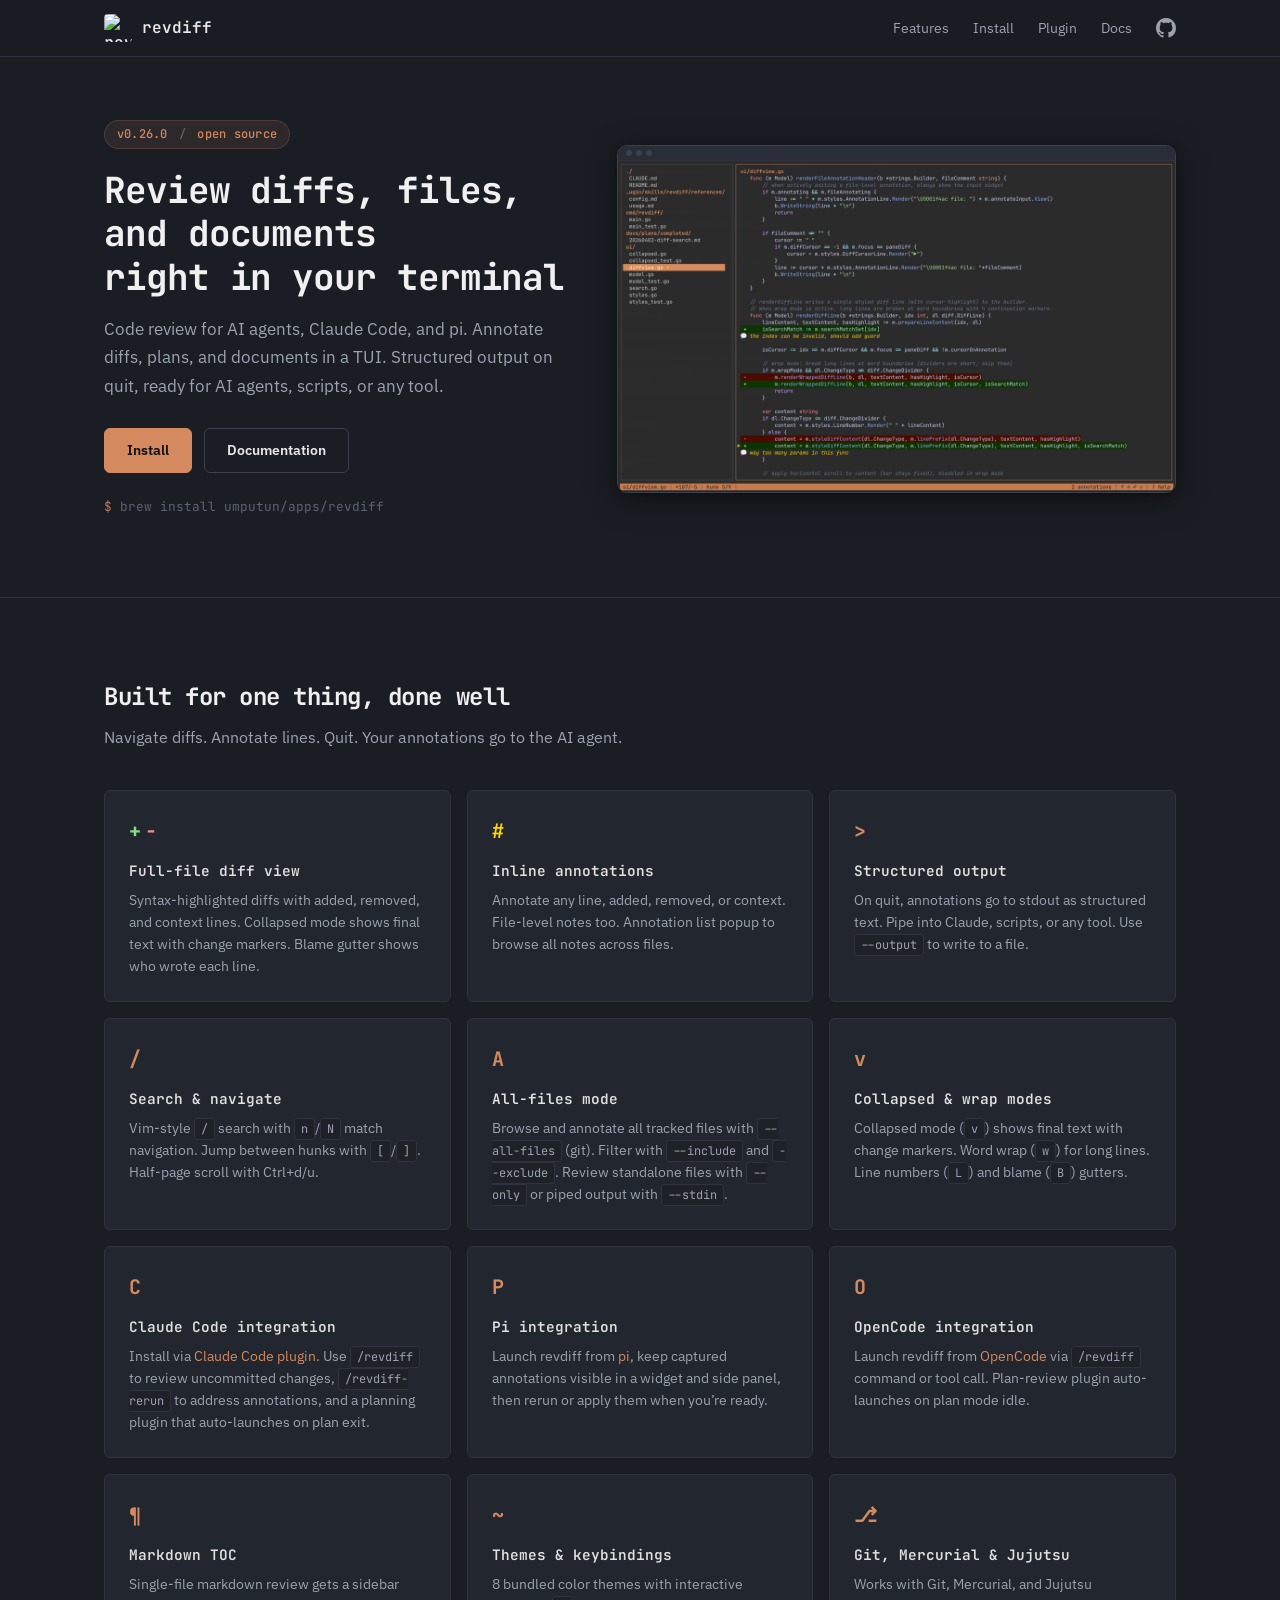
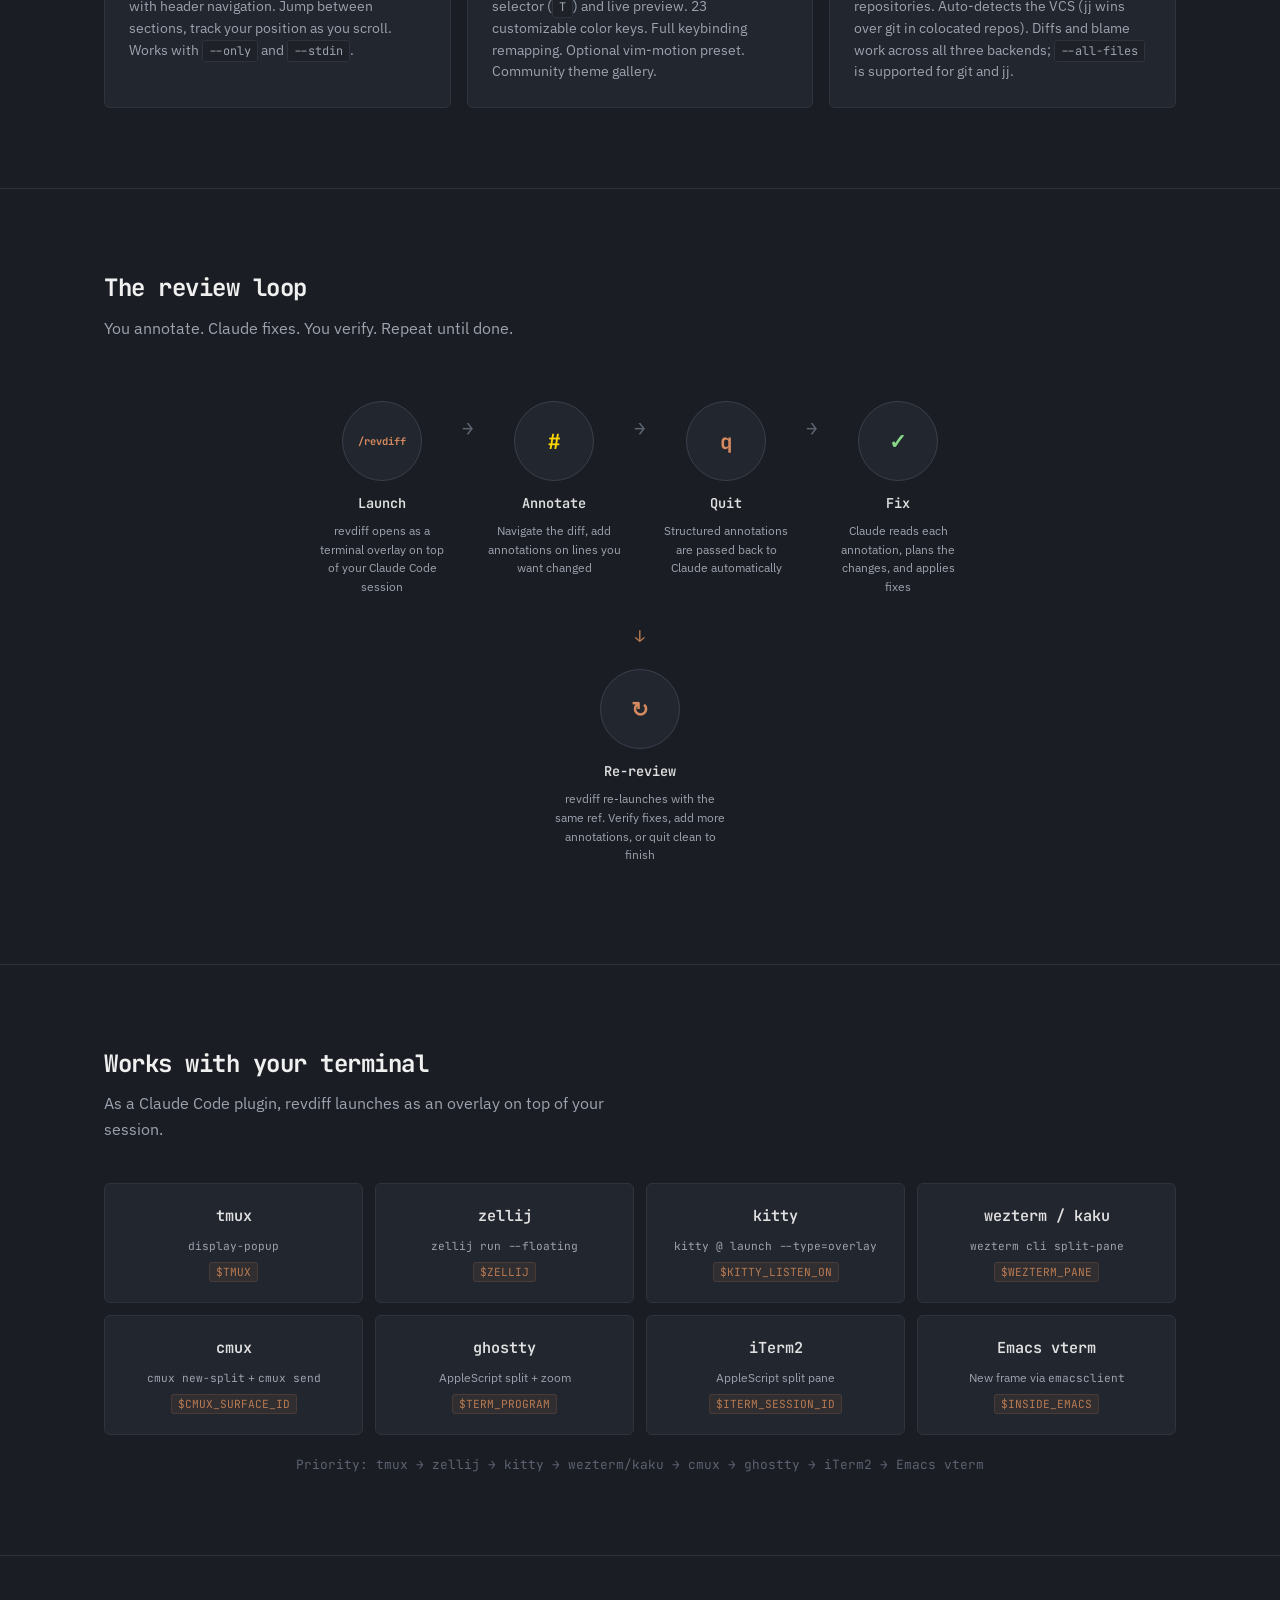
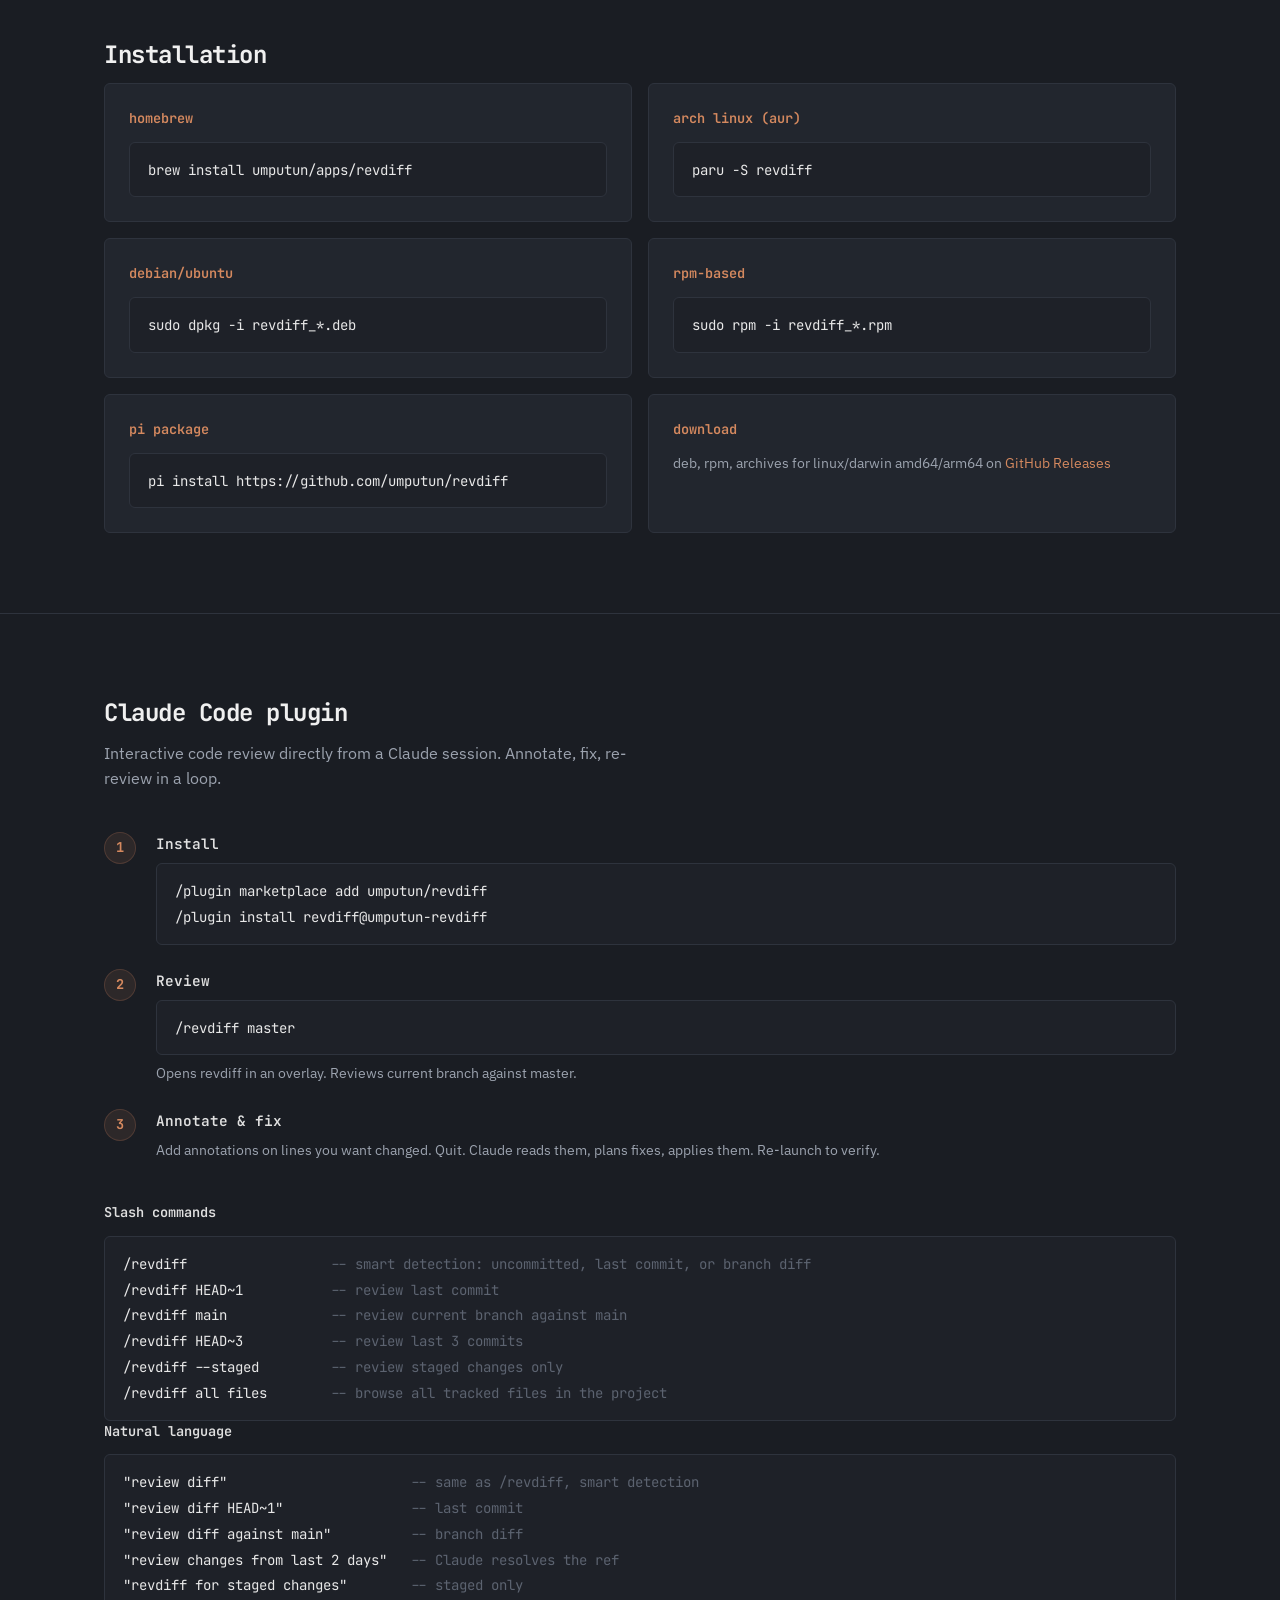
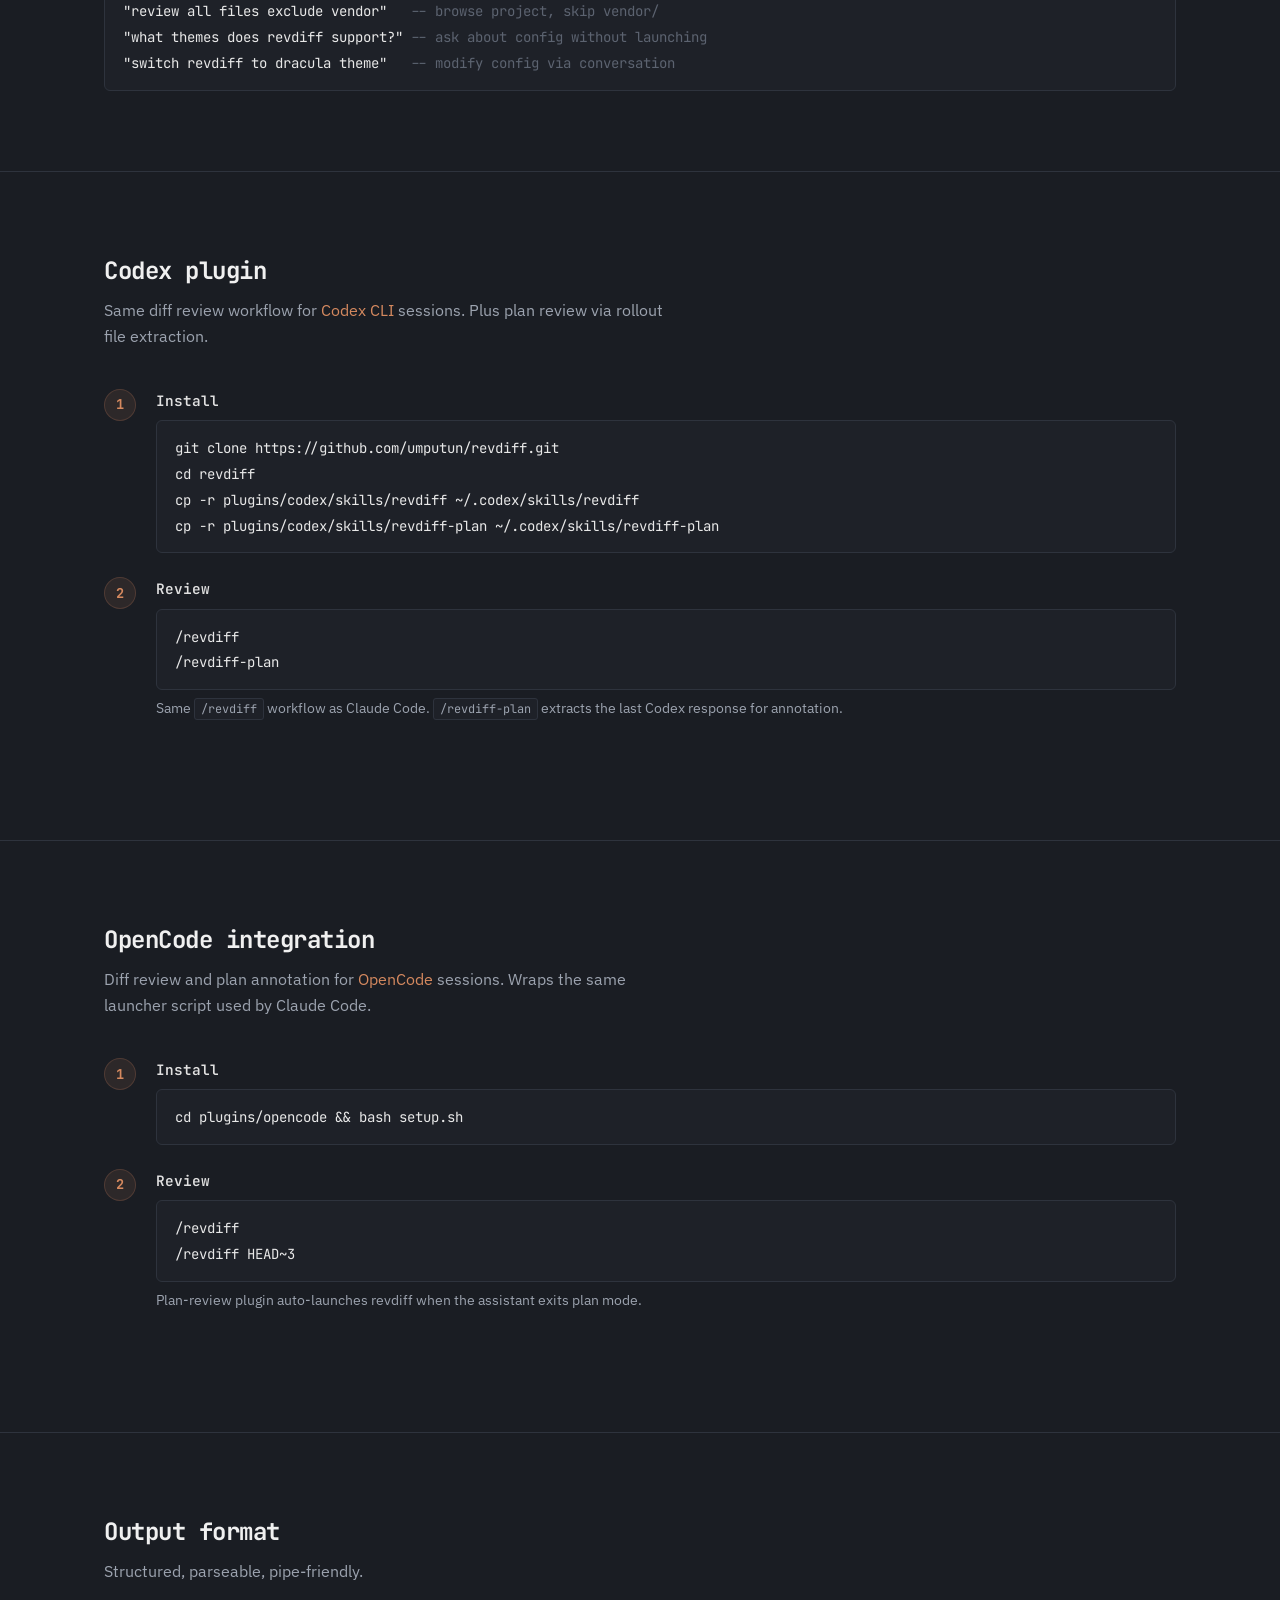
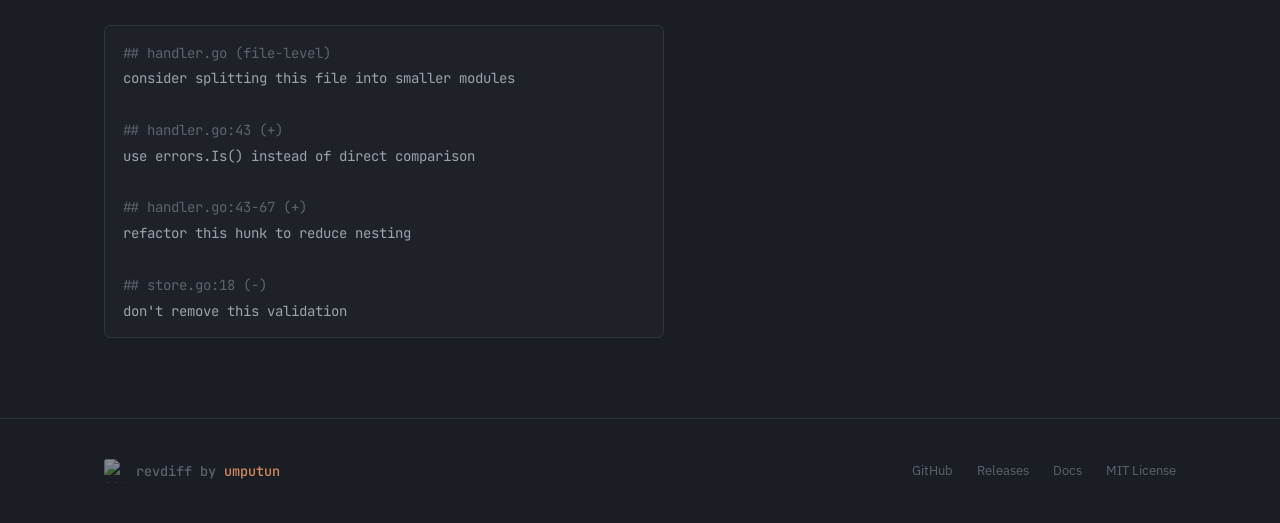
==== commit 1494955b: "docs: update changelog and site version for v0.26.0" ====
--- a/site/index.html
+++ b/site/index.html
@@ -3,22 +3,21 @@
 <head>
     <meta charset="UTF-8">
     <meta name="viewport" content="width=device-width, initial-scale=1.0">
-    <title>revdiff — Code Review for AI Agents - Claude Code, Codex, OpenCode, and pi</title>
-    <meta name="description" content="TUI for code review in AI coding sessions. Review diffs, plans, and documents with inline annotations. Ships as a Claude Code plugin, Codex plugin, OpenCode integration, and a pi package.">
-    <meta name="keywords" content="code review for ai agents, code review for claude code, code review for codex, code review for opencode, code review for pi, plan review for claude code, tui diff viewer, terminal code review, inline annotations, claude code plugin, codex plugin, opencode integration, pi package, ai code review tool">
+    <title>revdiff — Diff Review TUI for Claude Code & AI Agents</title>
+    <meta name="description" content="Terminal UI for reviewing diffs, plans, and documents with inline annotations. Ships as a Claude Code, Codex, and OpenCode plugin. Git, Mercurial, Jujutsu.">
     <meta name="author" content="umputun">
     <link rel="canonical" href="https://revdiff.com/">
 
-    <meta property="og:title" content="revdiff — Code Review for AI Agents - Claude Code, Codex, OpenCode, and pi">
-    <meta property="og:description" content="TUI for code review in AI coding sessions. Review diffs, plans, and documents with inline annotations. Ships as a Claude Code plugin, Codex plugin, OpenCode integration, and a pi package.">
+    <meta property="og:title" content="revdiff — Diff Review TUI for Claude Code & AI Agents">
+    <meta property="og:description" content="Terminal UI for reviewing diffs, plans, and documents with inline annotations. Ships as a Claude Code, Codex, and OpenCode plugin. Git, Mercurial, Jujutsu.">
     <meta property="og:type" content="website">
-    <meta property="og:url" content="https://revdiff.com">
+    <meta property="og:url" content="https://revdiff.com/">
     <meta property="og:image" content="https://revdiff.com/assets/screenshot.png">
     <meta property="og:site_name" content="revdiff">
 
     <meta name="twitter:card" content="summary_large_image">
-    <meta name="twitter:title" content="revdiff — Code Review for AI Agents - Claude Code, Codex, OpenCode, and pi">
-    <meta name="twitter:description" content="TUI for code review in AI coding sessions. Review diffs, plans, and documents with inline annotations. Ships as a Claude Code plugin, Codex plugin, OpenCode integration, and a pi package.">
+    <meta name="twitter:title" content="revdiff — Diff Review TUI for Claude Code & AI Agents">
+    <meta name="twitter:description" content="Terminal UI for reviewing diffs, plans, and documents with inline annotations. Ships as a Claude Code, Codex, and OpenCode plugin. Git, Mercurial, Jujutsu.">
     <meta name="twitter:image" content="https://revdiff.com/assets/screenshot.png">
 
     <script type="application/ld+json">
@@ -41,9 +40,66 @@
             "name": "umputun",
             "url": "https://github.com/umputun"
         },
-        "softwareVersion": "0.25.0",
+        "softwareVersion": "0.26.0",
         "downloadUrl": "https://github.com/umputun/revdiff/releases",
         "codeRepository": "https://github.com/umputun/revdiff"
+    }
+    </script>
+
+    <script type="application/ld+json">
+    {
+        "@context": "https://schema.org",
+        "@type": "FAQPage",
+        "mainEntity": [
+            {
+                "@type": "Question",
+                "name": "What is revdiff?",
+                "acceptedAnswer": {
+                    "@type": "Answer",
+                    "text": "revdiff is a terminal UI for reviewing diffs, files, and documents with inline annotations. It is designed as the human review layer for AI coding agents like Claude Code, Codex, and OpenCode: you annotate the diff, quit, and the structured annotations are passed back to the agent to apply fixes."
+                }
+            },
+            {
+                "@type": "Question",
+                "name": "How do I review diffs in the terminal with Claude Code?",
+                "acceptedAnswer": {
+                    "@type": "Answer",
+                    "text": "Install the revdiff Claude Code plugin with /plugin marketplace add umputun/revdiff and /plugin install revdiff@umputun-revdiff, then run /revdiff to review uncommitted changes in a terminal overlay. Add inline annotations on lines you want changed, quit, and Claude reads the annotations and applies fixes."
+                }
+            },
+            {
+                "@type": "Question",
+                "name": "Does revdiff support Mercurial and Jujutsu?",
+                "acceptedAnswer": {
+                    "@type": "Answer",
+                    "text": "Yes. revdiff auto-detects Git, Mercurial (hg), and Jujutsu (jj) repositories. Diffs and blame work across all three backends. In colocated jj/git repos, jj wins by default. The --all-files mode is supported for git and jj."
+                }
+            },
+            {
+                "@type": "Question",
+                "name": "Which terminals does revdiff work with?",
+                "acceptedAnswer": {
+                    "@type": "Answer",
+                    "text": "As a Claude Code plugin, revdiff opens as an overlay using the host terminal multiplexer or terminal: tmux, zellij, kitty, wezterm, kaku, cmux, ghostty, iTerm2, and Emacs vterm. The launcher detects the environment automatically."
+                }
+            },
+            {
+                "@type": "Question",
+                "name": "Is revdiff free and open source?",
+                "acceptedAnswer": {
+                    "@type": "Answer",
+                    "text": "Yes. revdiff is free and open source under the MIT License. Source is available on GitHub at github.com/umputun/revdiff. Install via Homebrew, the AUR, deb/rpm packages, or download binaries from GitHub Releases."
+                }
+            },
+            {
+                "@type": "Question",
+                "name": "What output format does revdiff produce?",
+                "acceptedAnswer": {
+                    "@type": "Answer",
+                    "text": "On quit, revdiff writes structured annotations to stdout in plain markdown-style blocks: ## file:line (type) headers followed by your note. The format is designed to be piped into AI agents, scripts, or any tool. Use --output to write to a file instead."
+                }
+            }
+        ]
     }
     </script>
 
@@ -78,7 +134,7 @@
 
 <header class="hero">
     <div class="hero-content">
-        <div class="hero-badge">v0.25.0 <span class="hero-badge-sep">/</span> open source</div>
+        <div class="hero-badge">v0.26.0 <span class="hero-badge-sep">/</span> open source</div>
         <h1>Review diffs, files, and documents<br>right in your terminal</h1>
         <p class="hero-sub">Code review for AI agents, Claude Code, and pi. Annotate diffs, plans, and documents in a TUI. Structured output on quit, ready for AI agents, scripts, or any tool.</p>
         <div class="hero-actions">
@@ -165,12 +221,7 @@
             <div class="feature-card">
                 <div class="feature-icon"><span class="glyph accent">~</span></div>
                 <h3>Themes &amp; keybindings</h3>
-                <p>8 bundled color themes with interactive selector (<code>T</code>) and live preview. 23 customizable color keys. Full keybinding remapping. Community theme gallery.</p>
-            </div>
-            <div class="feature-card">
-                <div class="feature-icon"><span class="glyph accent">j</span></div>
-                <h3>Vim motions</h3>
-                <p>Optional vim-style navigation preset behind <code>--vim-motion</code>. Count prefixes (<code>5j</code>, <code>10k</code>), <code>gg</code>/<code>G</code>/<code>&lt;N&gt;G</code> jumps, viewport align (<code>zz</code>/<code>zt</code>/<code>zb</code>), and <code>ZZ</code>/<code>ZQ</code> quit. Off by default.</p>
+                <p>8 bundled color themes with interactive selector (<code>T</code>) and live preview. 23 customizable color keys. Full keybinding remapping. Optional vim-motion preset. Community theme gallery.</p>
             </div>
             <div class="feature-card">
                 <div class="feature-icon"><span class="glyph accent">&#x2387;</span></div>
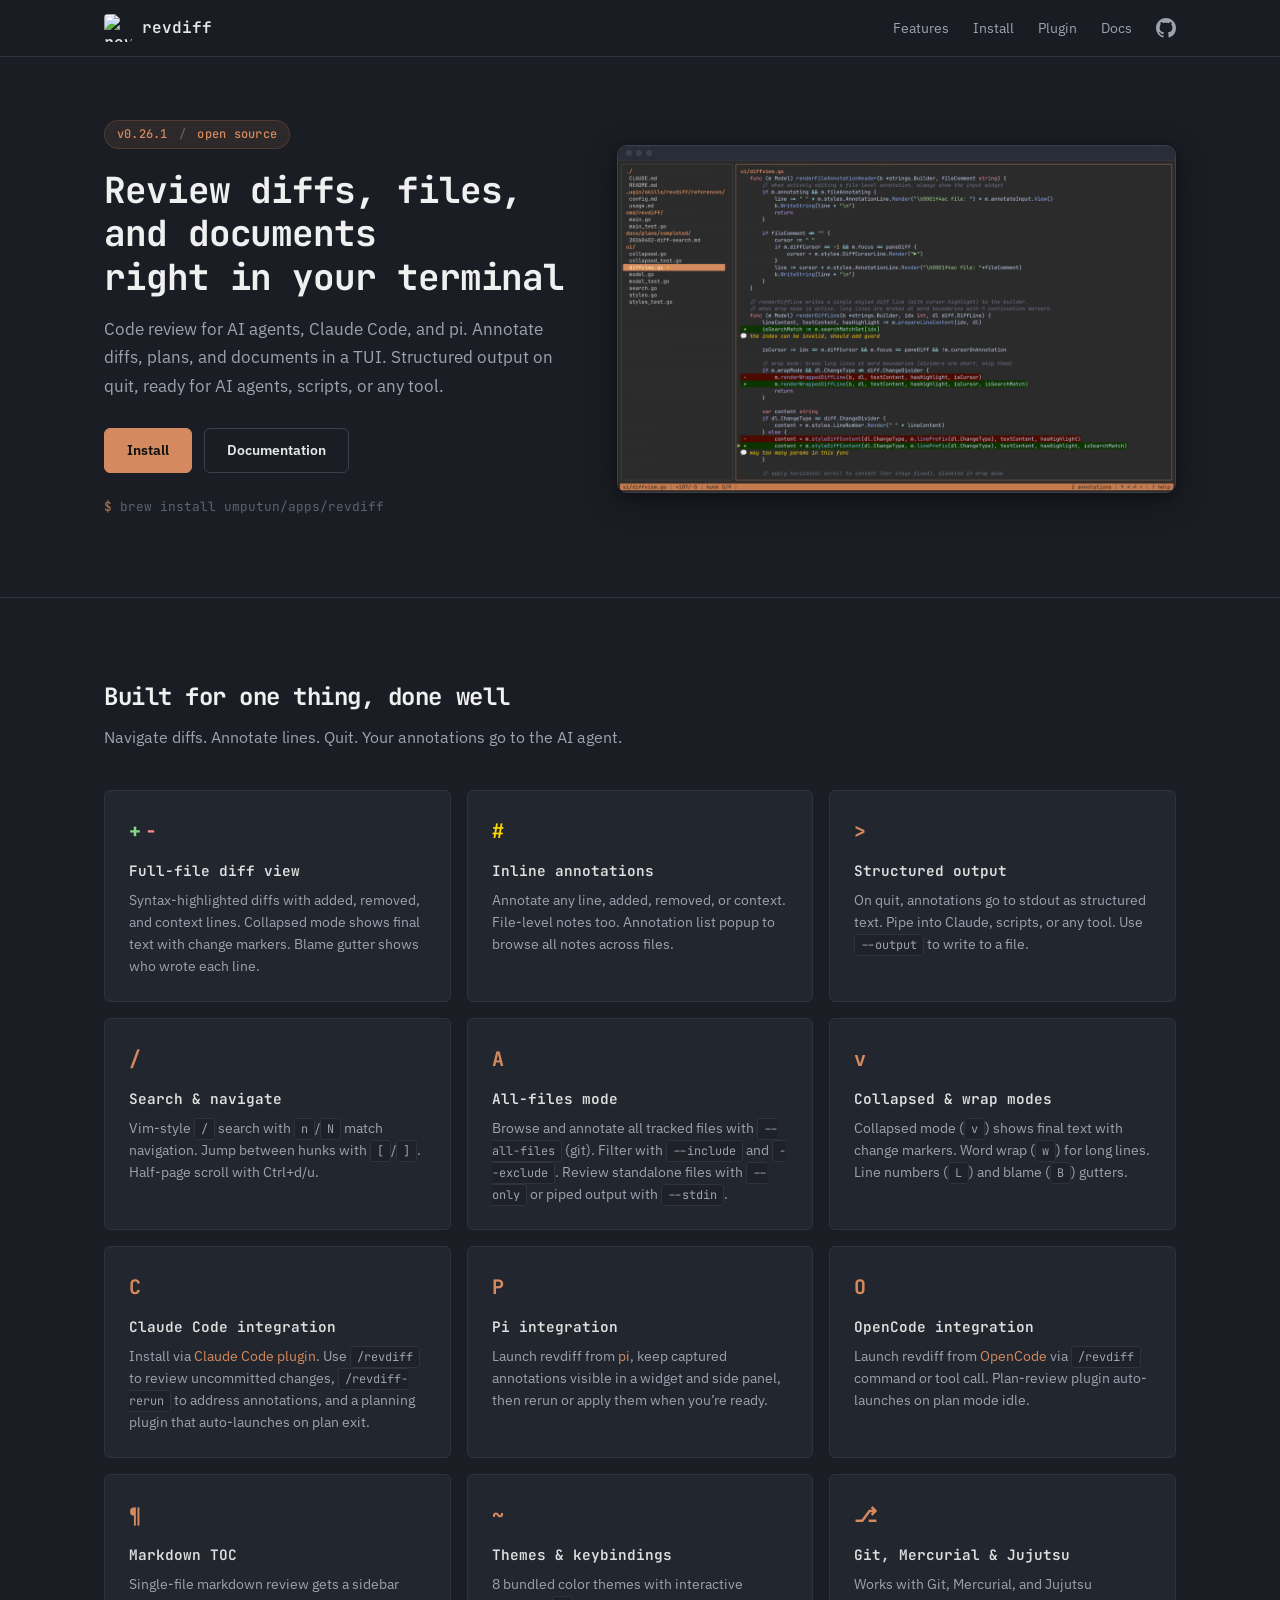
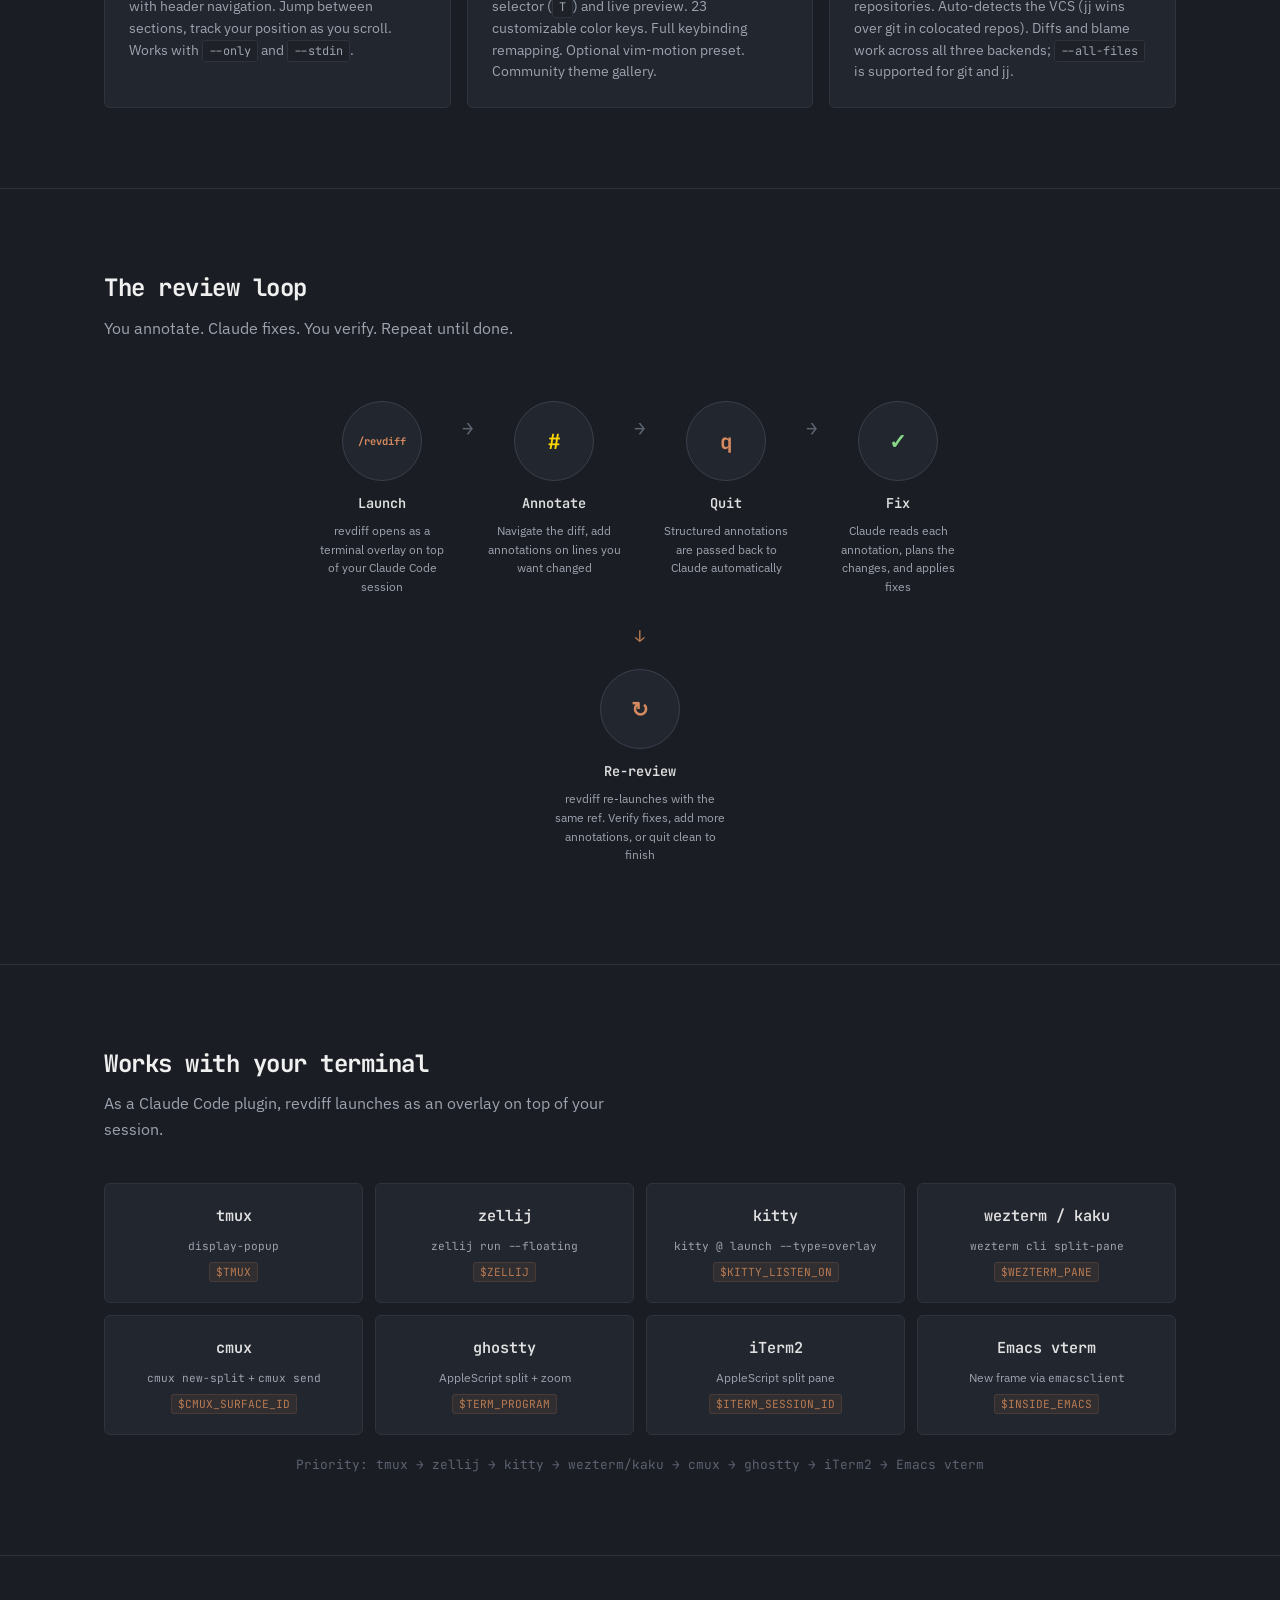
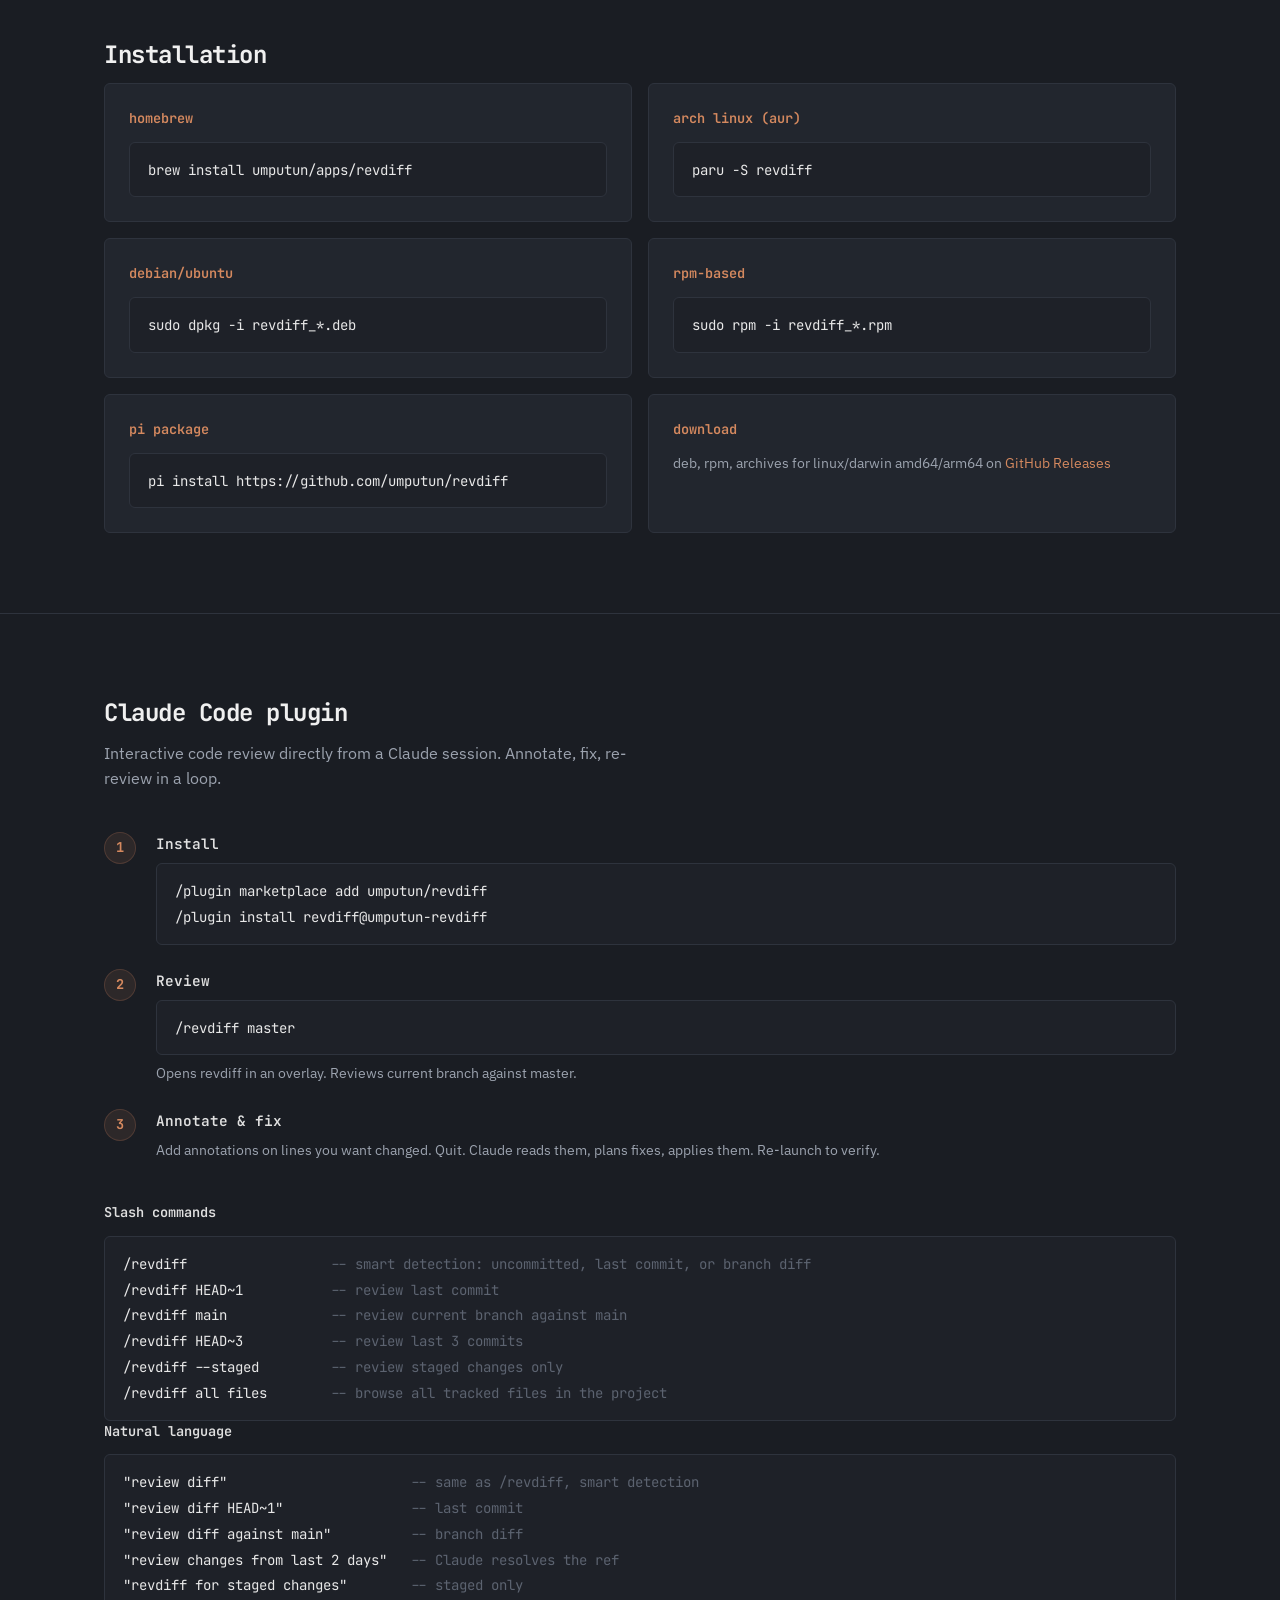
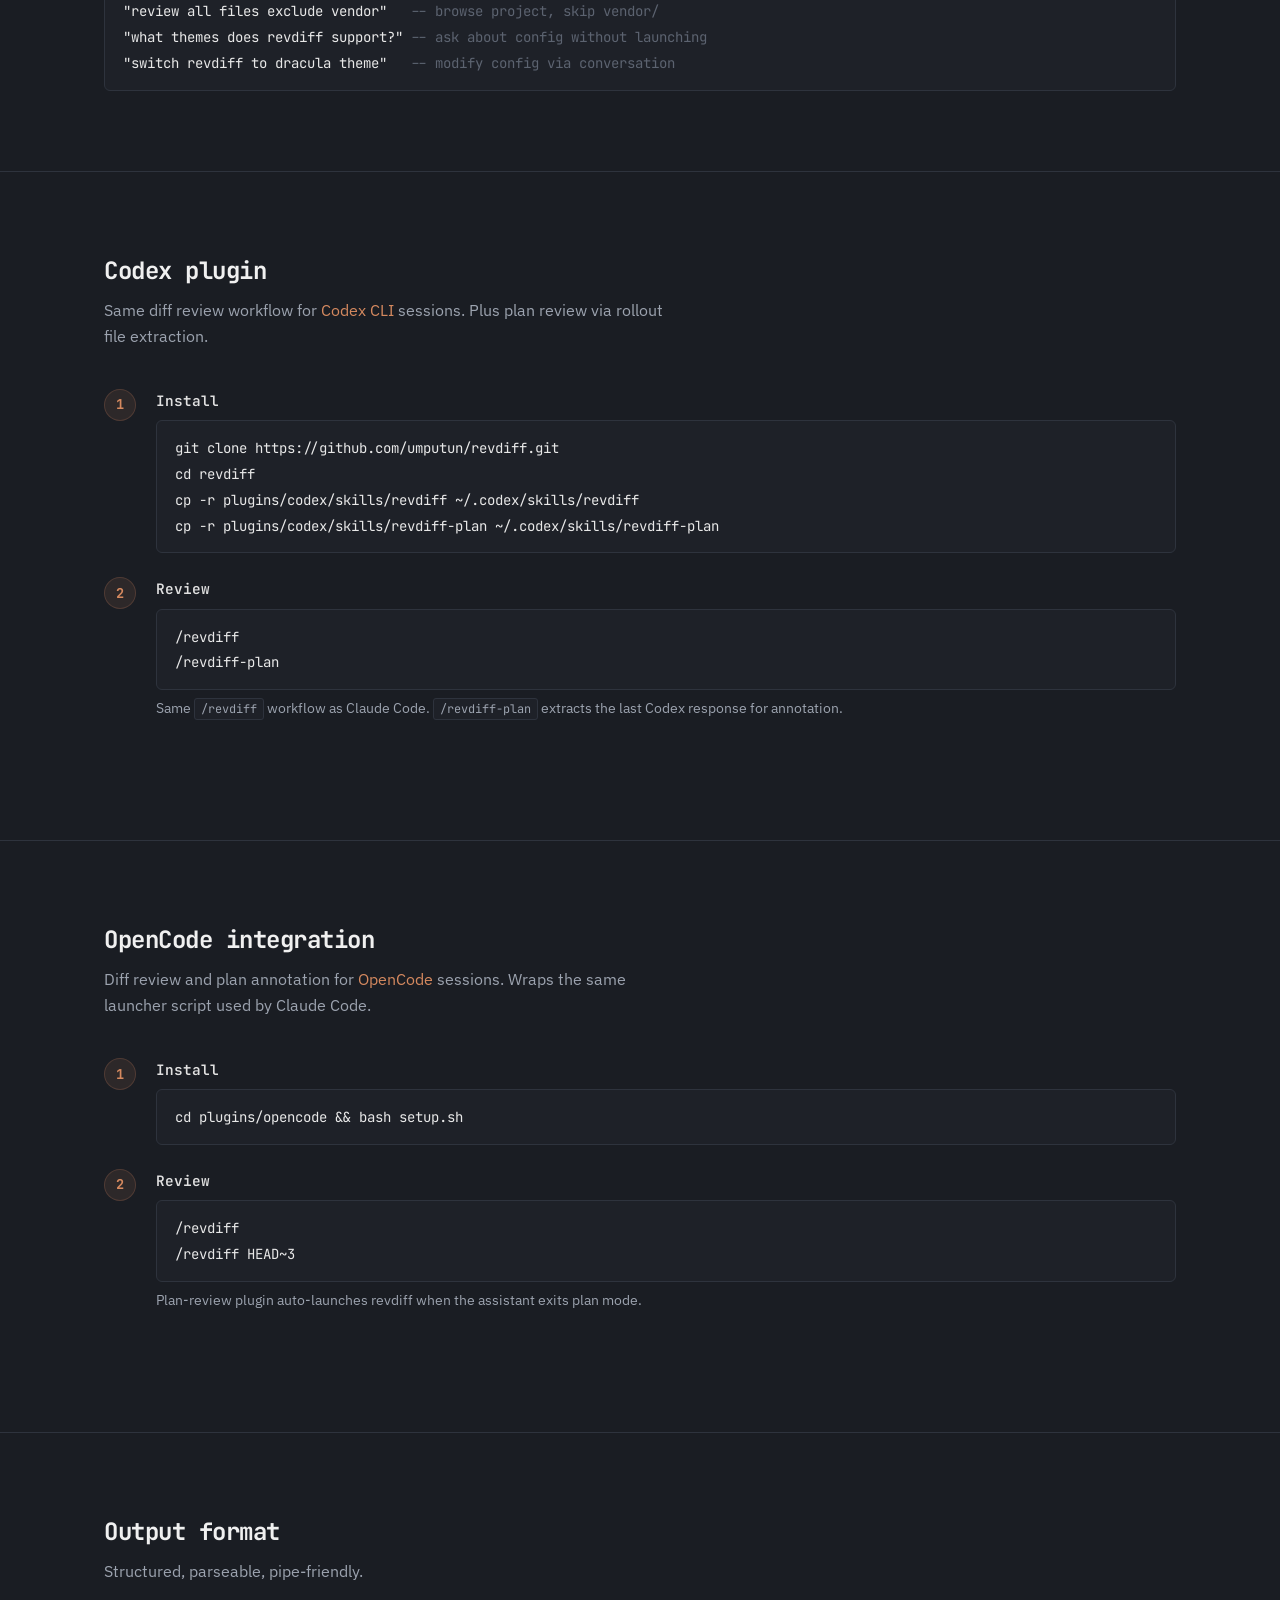
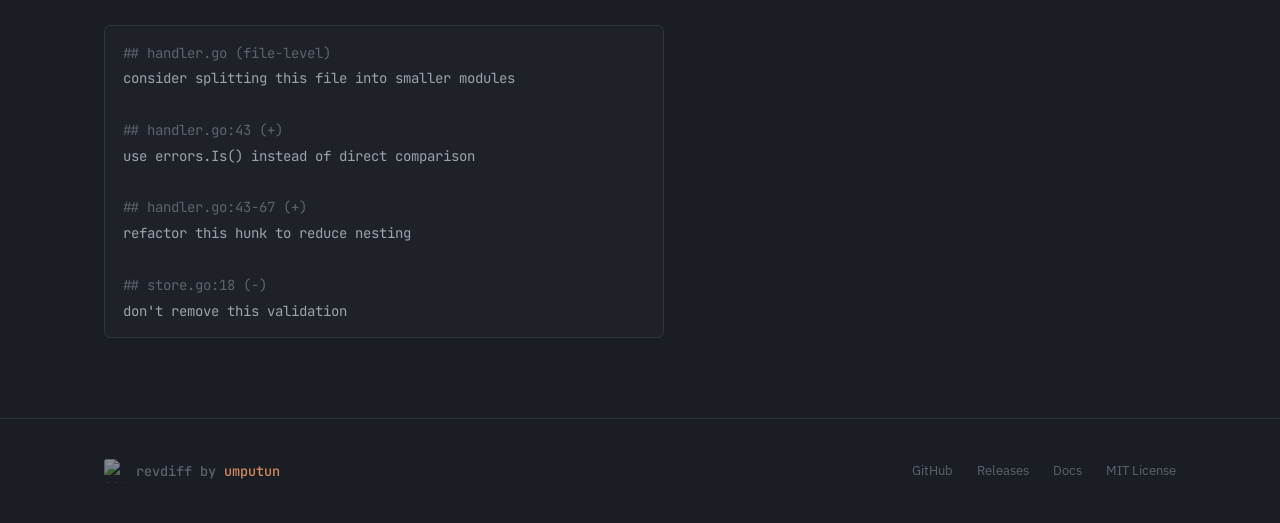
==== commit 0db867ee: "docs: update changelog and site version for v0.26.1" ====
--- a/site/index.html
+++ b/site/index.html
@@ -40,7 +40,7 @@
             "name": "umputun",
             "url": "https://github.com/umputun"
         },
-        "softwareVersion": "0.26.0",
+        "softwareVersion": "0.26.1",
         "downloadUrl": "https://github.com/umputun/revdiff/releases",
         "codeRepository": "https://github.com/umputun/revdiff"
     }
@@ -134,7 +134,7 @@
 
 <header class="hero">
     <div class="hero-content">
-        <div class="hero-badge">v0.26.0 <span class="hero-badge-sep">/</span> open source</div>
+        <div class="hero-badge">v0.26.1 <span class="hero-badge-sep">/</span> open source</div>
         <h1>Review diffs, files, and documents<br>right in your terminal</h1>
         <p class="hero-sub">Code review for AI agents, Claude Code, and pi. Annotate diffs, plans, and documents in a TUI. Structured output on quit, ready for AI agents, scripts, or any tool.</p>
         <div class="hero-actions">
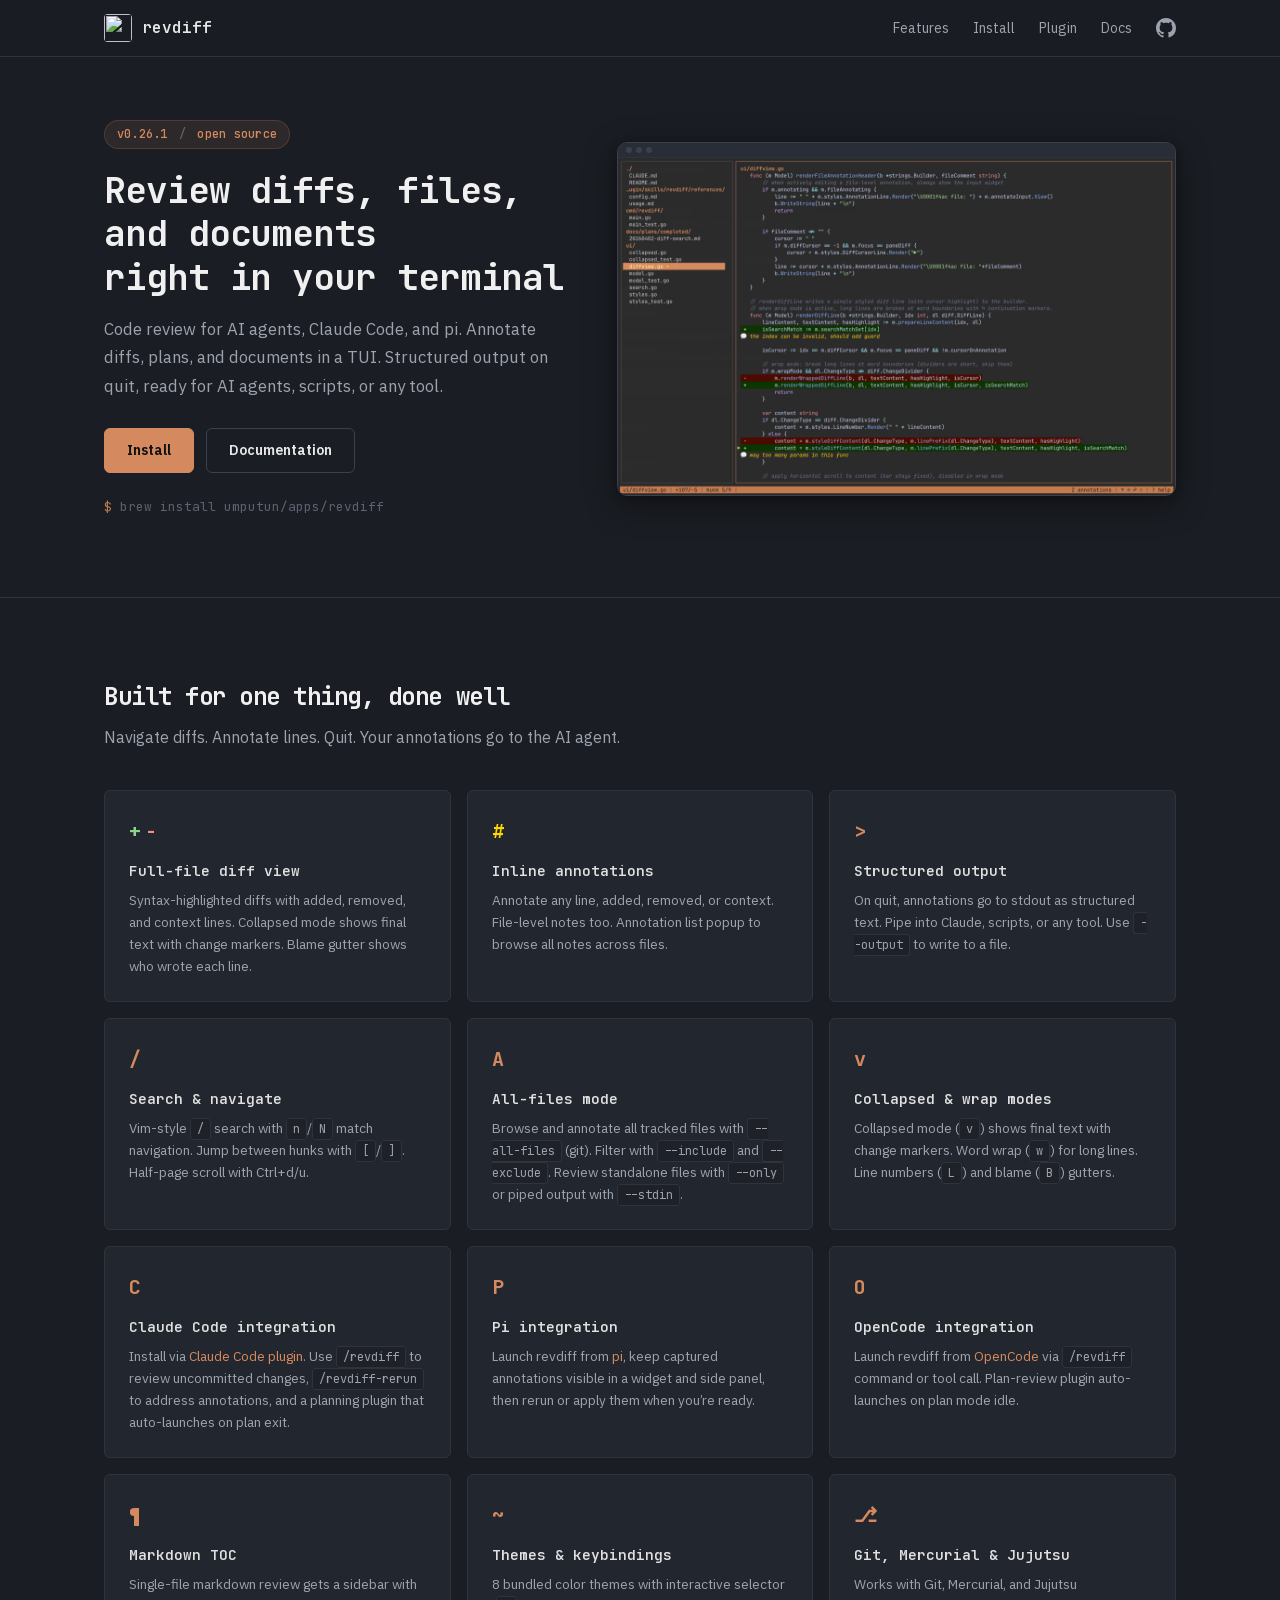
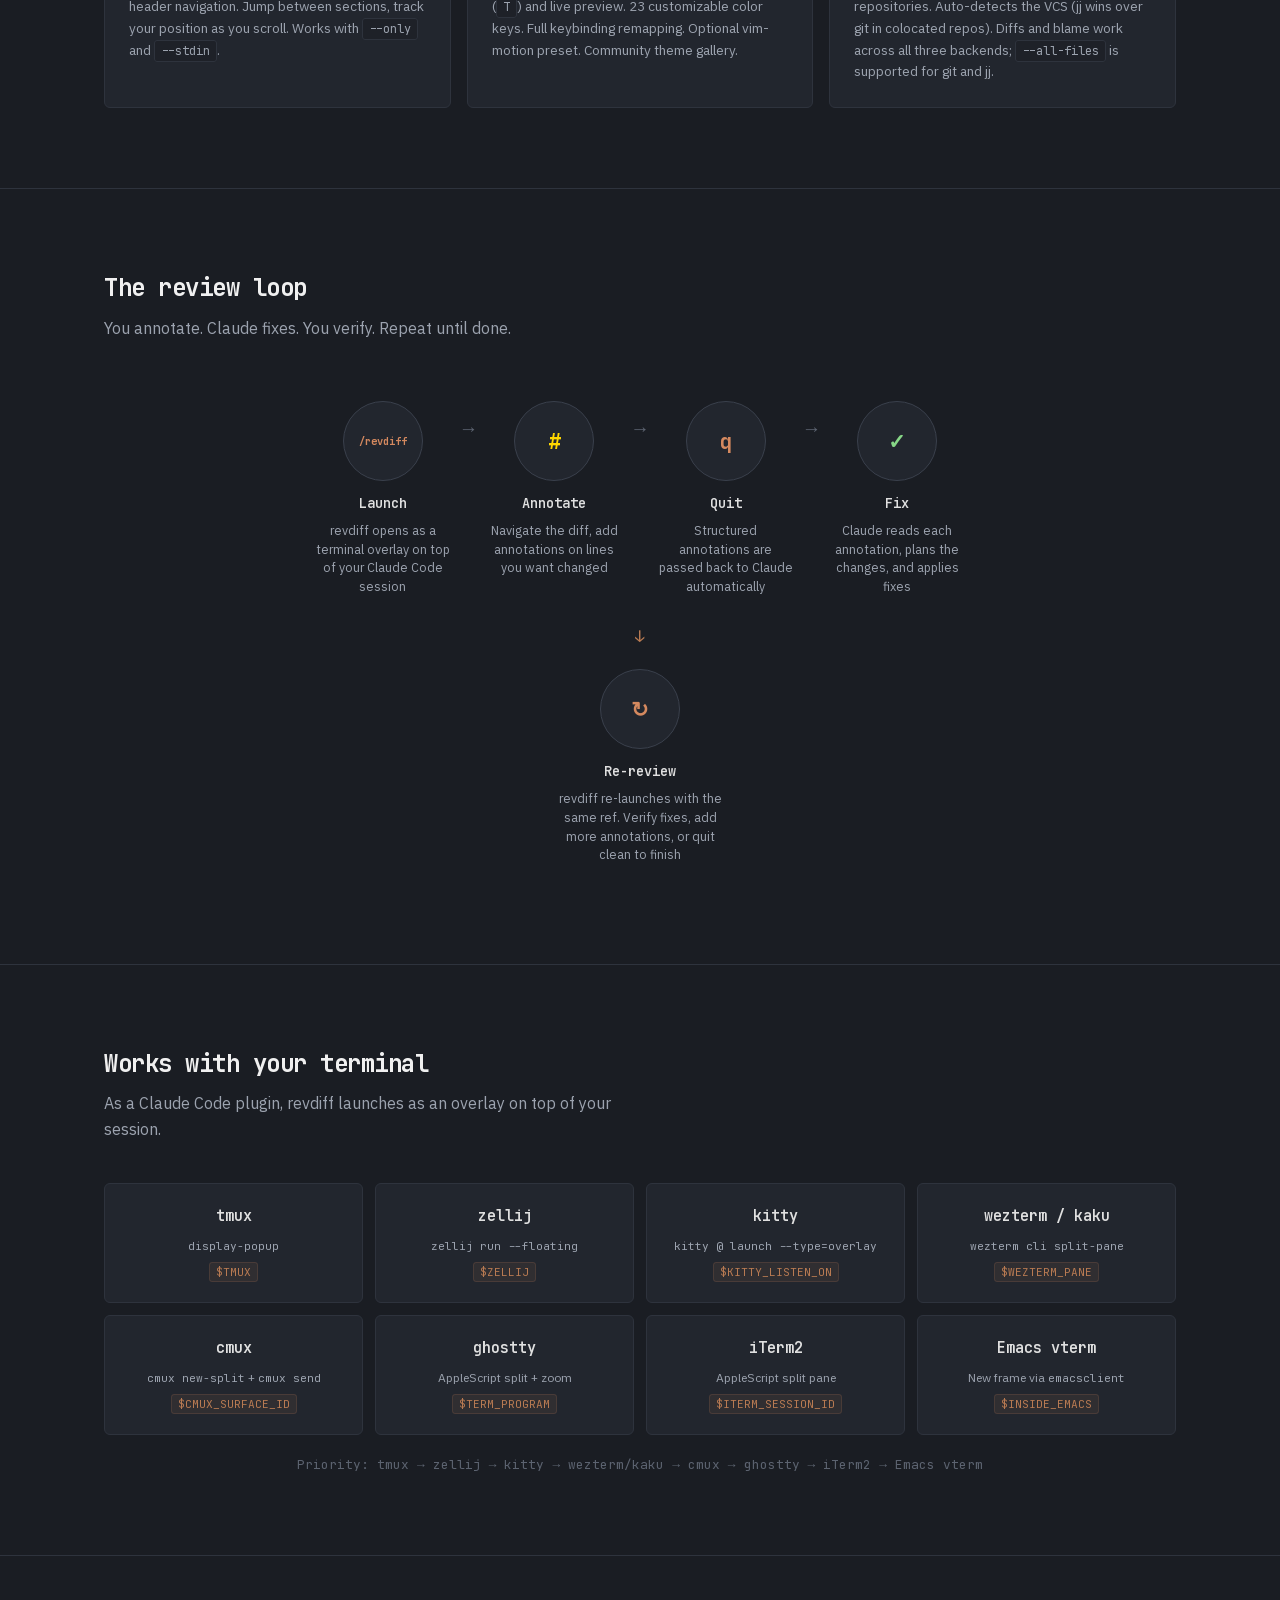
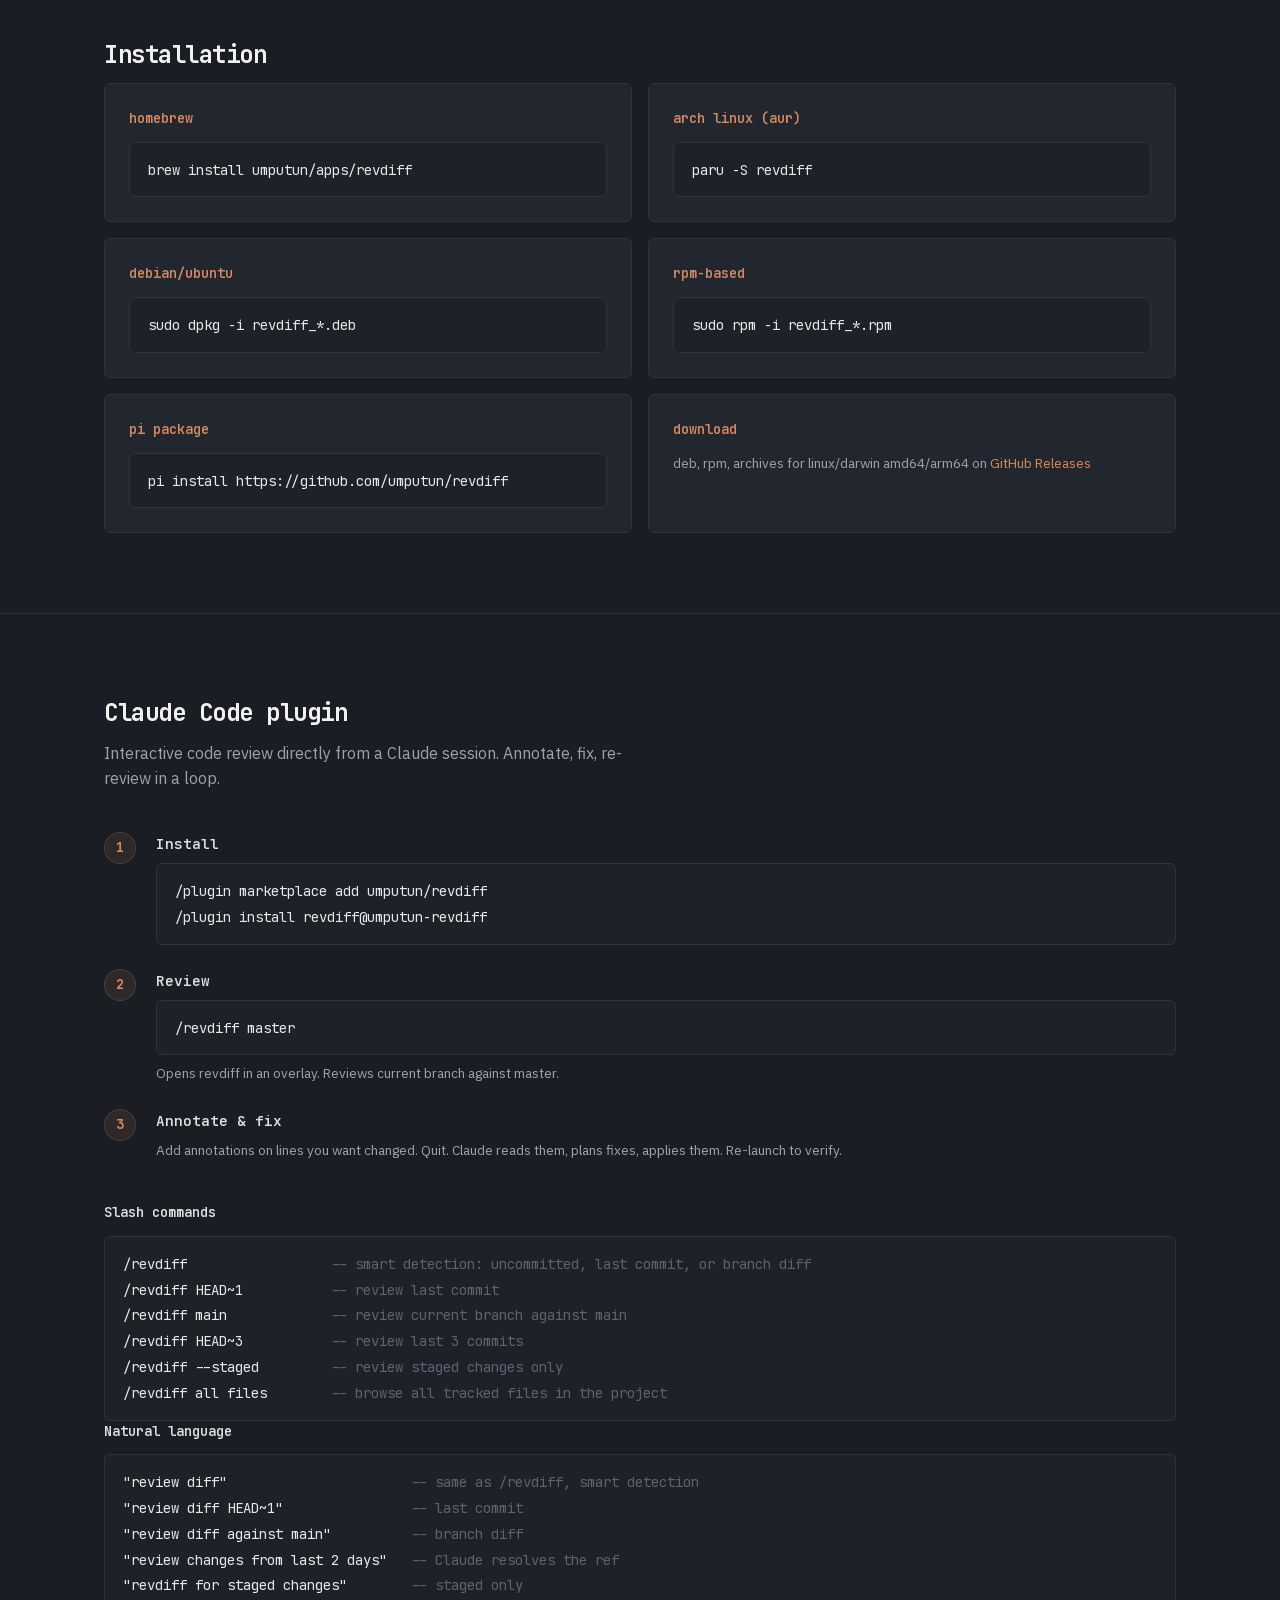
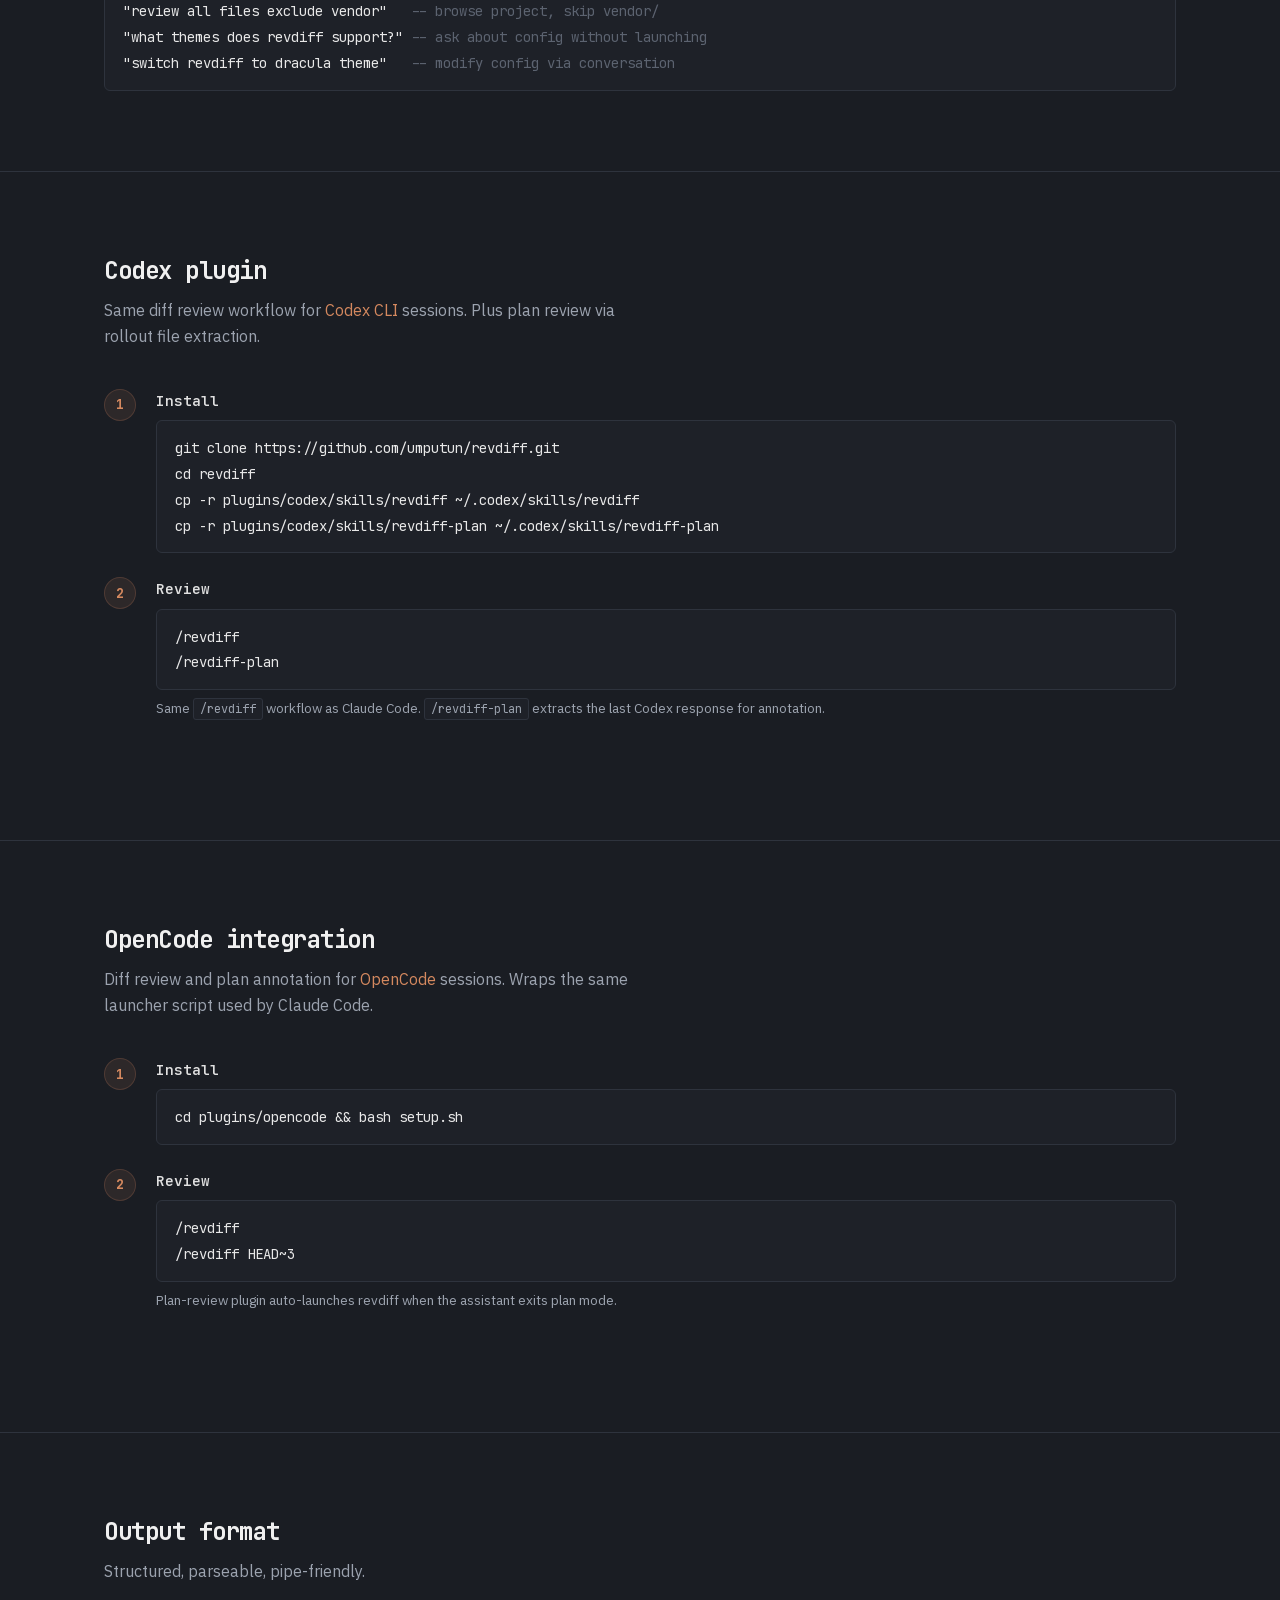
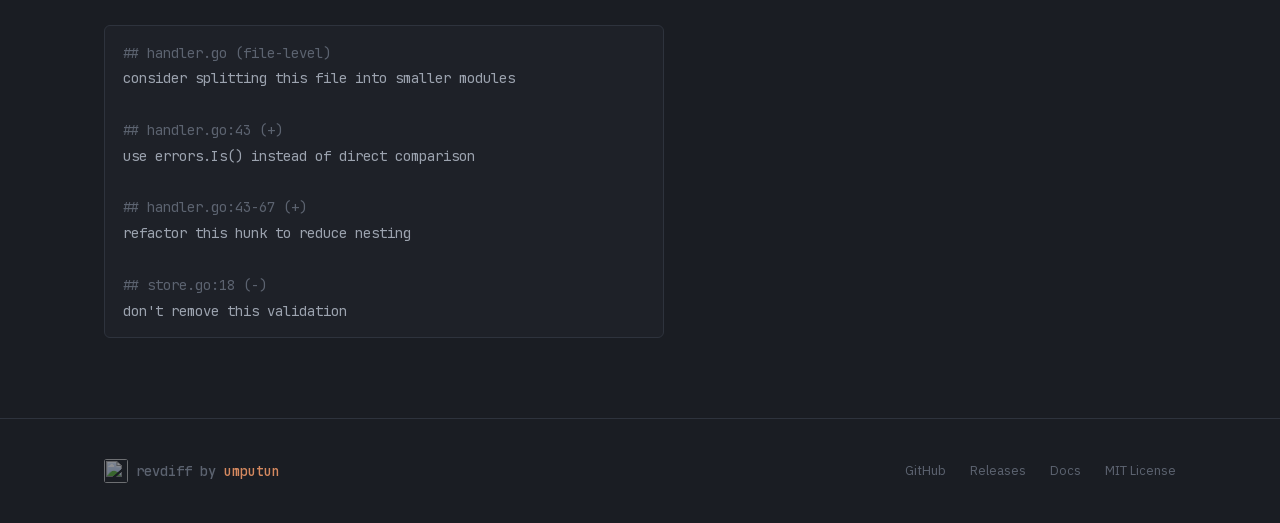
==== commit a663ef55: "perf(site): optimize images, self-host fonts, fix CLS Image delivery: add AVIF + WebP variants for a" ====
--- a/site/index.html
+++ b/site/index.html
@@ -107,9 +107,8 @@
     <link rel="icon" type="image/png" sizes="32x32" href="assets/favicon-32x32.png">
     <link rel="icon" type="image/png" sizes="16x16" href="assets/favicon-16x16.png">
     <link rel="icon" type="image/png" sizes="96x96" href="assets/favicon-96x96.png">
-    <link rel="preconnect" href="https://fonts.googleapis.com">
-    <link rel="preconnect" href="https://fonts.gstatic.com" crossorigin>
-    <link href="https://fonts.googleapis.com/css2?family=JetBrains+Mono:wght@400;500;600;700&family=IBM+Plex+Sans:wght@400;500;600&display=swap" rel="stylesheet">
+    <link rel="preload" href="assets/fonts/ibm-plex-sans-latin.woff2" as="font" type="font/woff2" crossorigin>
+    <link rel="preload" href="assets/fonts/jetbrains-mono-latin.woff2" as="font" type="font/woff2" crossorigin>
     <link rel="stylesheet" href="style.css">
 </head>
 <body>
@@ -117,7 +116,7 @@
 <nav class="nav">
     <div class="nav-inner">
         <a href="/" class="nav-logo">
-            <img src="assets/icon.png" alt="revdiff" width="28" height="28">
+            <img src="assets/icon.png" alt="" width="28" height="28">
             <span>revdiff</span>
         </a>
         <div class="nav-links">
@@ -132,6 +131,7 @@
     </div>
 </nav>
 
+<main>
 <header class="hero">
     <div class="hero-content">
         <div class="hero-badge">v0.26.1 <span class="hero-badge-sep">/</span> open source</div>
@@ -151,13 +151,41 @@
                 <span></span><span></span><span></span>
             </div>
             <div class="gallery-slides">
-                <img src="assets/screenshot.png" alt="revdiff TUI — diff view with syntax highlighting">
-                <img src="assets/screenshot-2.png" alt="revdiff TUI — help overlay with keybindings" loading="lazy">
-                <img src="assets/screenshot-3.png" alt="revdiff TUI — theme selector" loading="lazy">
-                <img src="assets/screenshot-4.png" alt="revdiff TUI — code view with annotations" loading="lazy">
-                <img src="assets/screenshot-5.png" alt="revdiff TUI — theme picker with live preview" loading="lazy">
-                <img src="assets/screenshot-6.png" alt="revdiff TUI — document browsing with markdown TOC" loading="lazy">
-                <img src="assets/screenshot-7.png" alt="revdiff TUI — code review with annotations" loading="lazy">
+                <picture>
+                    <source srcset="assets/screenshot.avif" type="image/avif">
+                    <source srcset="assets/screenshot.webp" type="image/webp">
+                    <img src="assets/screenshot.png" alt="revdiff TUI — diff view with syntax highlighting" width="1200" height="727" fetchpriority="high">
+                </picture>
+                <picture>
+                    <source srcset="assets/screenshot-2.avif" type="image/avif">
+                    <source srcset="assets/screenshot-2.webp" type="image/webp">
+                    <img src="assets/screenshot-2.png" alt="revdiff TUI — help overlay with keybindings" width="1200" height="727" loading="lazy">
+                </picture>
+                <picture>
+                    <source srcset="assets/screenshot-3.avif" type="image/avif">
+                    <source srcset="assets/screenshot-3.webp" type="image/webp">
+                    <img src="assets/screenshot-3.png" alt="revdiff TUI — theme selector" width="1200" height="727" loading="lazy">
+                </picture>
+                <picture>
+                    <source srcset="assets/screenshot-4.avif" type="image/avif">
+                    <source srcset="assets/screenshot-4.webp" type="image/webp">
+                    <img src="assets/screenshot-4.png" alt="revdiff TUI — code view with annotations" width="1200" height="727" loading="lazy">
+                </picture>
+                <picture>
+                    <source srcset="assets/screenshot-5.avif" type="image/avif">
+                    <source srcset="assets/screenshot-5.webp" type="image/webp">
+                    <img src="assets/screenshot-5.png" alt="revdiff TUI — theme picker with live preview" width="1200" height="727" loading="lazy">
+                </picture>
+                <picture>
+                    <source srcset="assets/screenshot-6.avif" type="image/avif">
+                    <source srcset="assets/screenshot-6.webp" type="image/webp">
+                    <img src="assets/screenshot-6.png" alt="revdiff TUI — document browsing with markdown TOC" width="1200" height="727" loading="lazy">
+                </picture>
+                <picture>
+                    <source srcset="assets/screenshot-7.avif" type="image/avif">
+                    <source srcset="assets/screenshot-7.webp" type="image/webp">
+                    <img src="assets/screenshot-7.png" alt="revdiff TUI — code review with annotations" width="1200" height="727" loading="lazy">
+                </picture>
             </div>
         </div>
     </div>
@@ -468,11 +496,12 @@
 don't remove this validation</code></div>
     </div>
 </section>
+</main>
 
 <footer class="footer">
     <div class="section-inner footer-inner">
         <div class="footer-left">
-            <img src="assets/icon.png" alt="revdiff" width="24" height="24">
+            <img src="assets/icon.png" alt="" width="24" height="24">
             <span>revdiff by <a href="https://umputun.dev">umputun</a></span>
         </div>
         <div class="footer-links">
--- a/site/style.css
+++ b/site/style.css
@@ -1,4 +1,22 @@
 /* === revdiff site — terminal precision aesthetic === */
+
+@font-face {
+    font-family: 'IBM Plex Sans';
+    font-style: normal;
+    font-weight: 400 600;
+    font-display: swap;
+    src: url('assets/fonts/ibm-plex-sans-latin.woff2') format('woff2');
+    unicode-range: U+0000-00FF, U+0131, U+0152-0153, U+02BB-02BC, U+02C6, U+02DA, U+02DC, U+0304, U+0308, U+0329, U+2000-206F, U+20AC, U+2122, U+2191, U+2193, U+2212, U+2215, U+FEFF, U+FFFD;
+}
+
+@font-face {
+    font-family: 'JetBrains Mono';
+    font-style: normal;
+    font-weight: 400 700;
+    font-display: swap;
+    src: url('assets/fonts/jetbrains-mono-latin.woff2') format('woff2');
+    unicode-range: U+0000-00FF, U+0131, U+0152-0153, U+02BB-02BC, U+02C6, U+02DA, U+02DC, U+0304, U+0308, U+0329, U+2000-206F, U+2074, U+20AC, U+2122, U+2191, U+2193, U+2212, U+2215, U+FEFF, U+FFFD;
+}
 
 :root {
     --bg: #1a1d23;
@@ -238,31 +256,39 @@
 
 .gallery-slides {
     position: relative;
-}
-
-.gallery-slides img {
+    aspect-ratio: 1200 / 727;
+    overflow: hidden;
+}
+
+.gallery-slides picture {
+    display: block;
     position: absolute;
-    top: 0;
-    left: 0;
+    inset: 0;
     width: 100%;
-    height: auto;
+    height: 100%;
     opacity: 0;
     animation: gallery 35s infinite;
 }
 
-.gallery-slides img:first-child {
-    position: relative;
+.gallery-slides picture img {
+    display: block;
+    width: 100%;
+    height: 100%;
+    object-fit: fill;
+}
+
+.gallery-slides picture:first-child {
     opacity: 1;
     animation-name: gallery-first;
 }
 
-.gallery-slides img:nth-child(1) { animation-delay: 0s; }
-.gallery-slides img:nth-child(2) { animation-delay: 5s; }
-.gallery-slides img:nth-child(3) { animation-delay: 10s; }
-.gallery-slides img:nth-child(4) { animation-delay: 15s; }
-.gallery-slides img:nth-child(5) { animation-delay: 20s; }
-.gallery-slides img:nth-child(6) { animation-delay: 25s; }
-.gallery-slides img:nth-child(7) { animation-delay: 30s; }
+.gallery-slides picture:nth-child(1) { animation-delay: 0s; }
+.gallery-slides picture:nth-child(2) { animation-delay: 5s; }
+.gallery-slides picture:nth-child(3) { animation-delay: 10s; }
+.gallery-slides picture:nth-child(4) { animation-delay: 15s; }
+.gallery-slides picture:nth-child(5) { animation-delay: 20s; }
+.gallery-slides picture:nth-child(6) { animation-delay: 25s; }
+.gallery-slides picture:nth-child(7) { animation-delay: 30s; }
 
 @keyframes gallery-first {
     0%    { opacity: 1; }
@@ -281,9 +307,9 @@
 }
 
 @media (prefers-reduced-motion: reduce) {
-    .gallery-slides img { animation: none; }
-    .gallery-slides img:first-child { opacity: 1; }
-    .gallery-slides img:not(:first-child) { opacity: 0; }
+    .gallery-slides picture { animation: none; }
+    .gallery-slides picture:first-child { opacity: 1; }
+    .gallery-slides picture:not(:first-child) { opacity: 0; }
 }
 
 /* === sections === */
@@ -811,6 +837,36 @@
 
 .docs-content .code-block {
     margin-bottom: 20px;
+}
+
+/* === zed gallery === */
+
+.zed-gallery {
+    display: grid;
+    grid-template-columns: 1fr 1fr;
+    gap: 20px;
+    margin: 24px 0 28px;
+}
+
+.zed-gallery-item {
+    margin: 0;
+}
+
+.zed-gallery-item .terminal-frame {
+    margin-bottom: 10px;
+}
+
+.zed-gallery-item figcaption {
+    font-size: 0.8rem;
+    color: var(--text-faint);
+    line-height: 1.5;
+    padding: 0 4px;
+}
+
+@media (max-width: 768px) {
+    .zed-gallery {
+        grid-template-columns: 1fr;
+    }
 }
 
 .docs-content table {
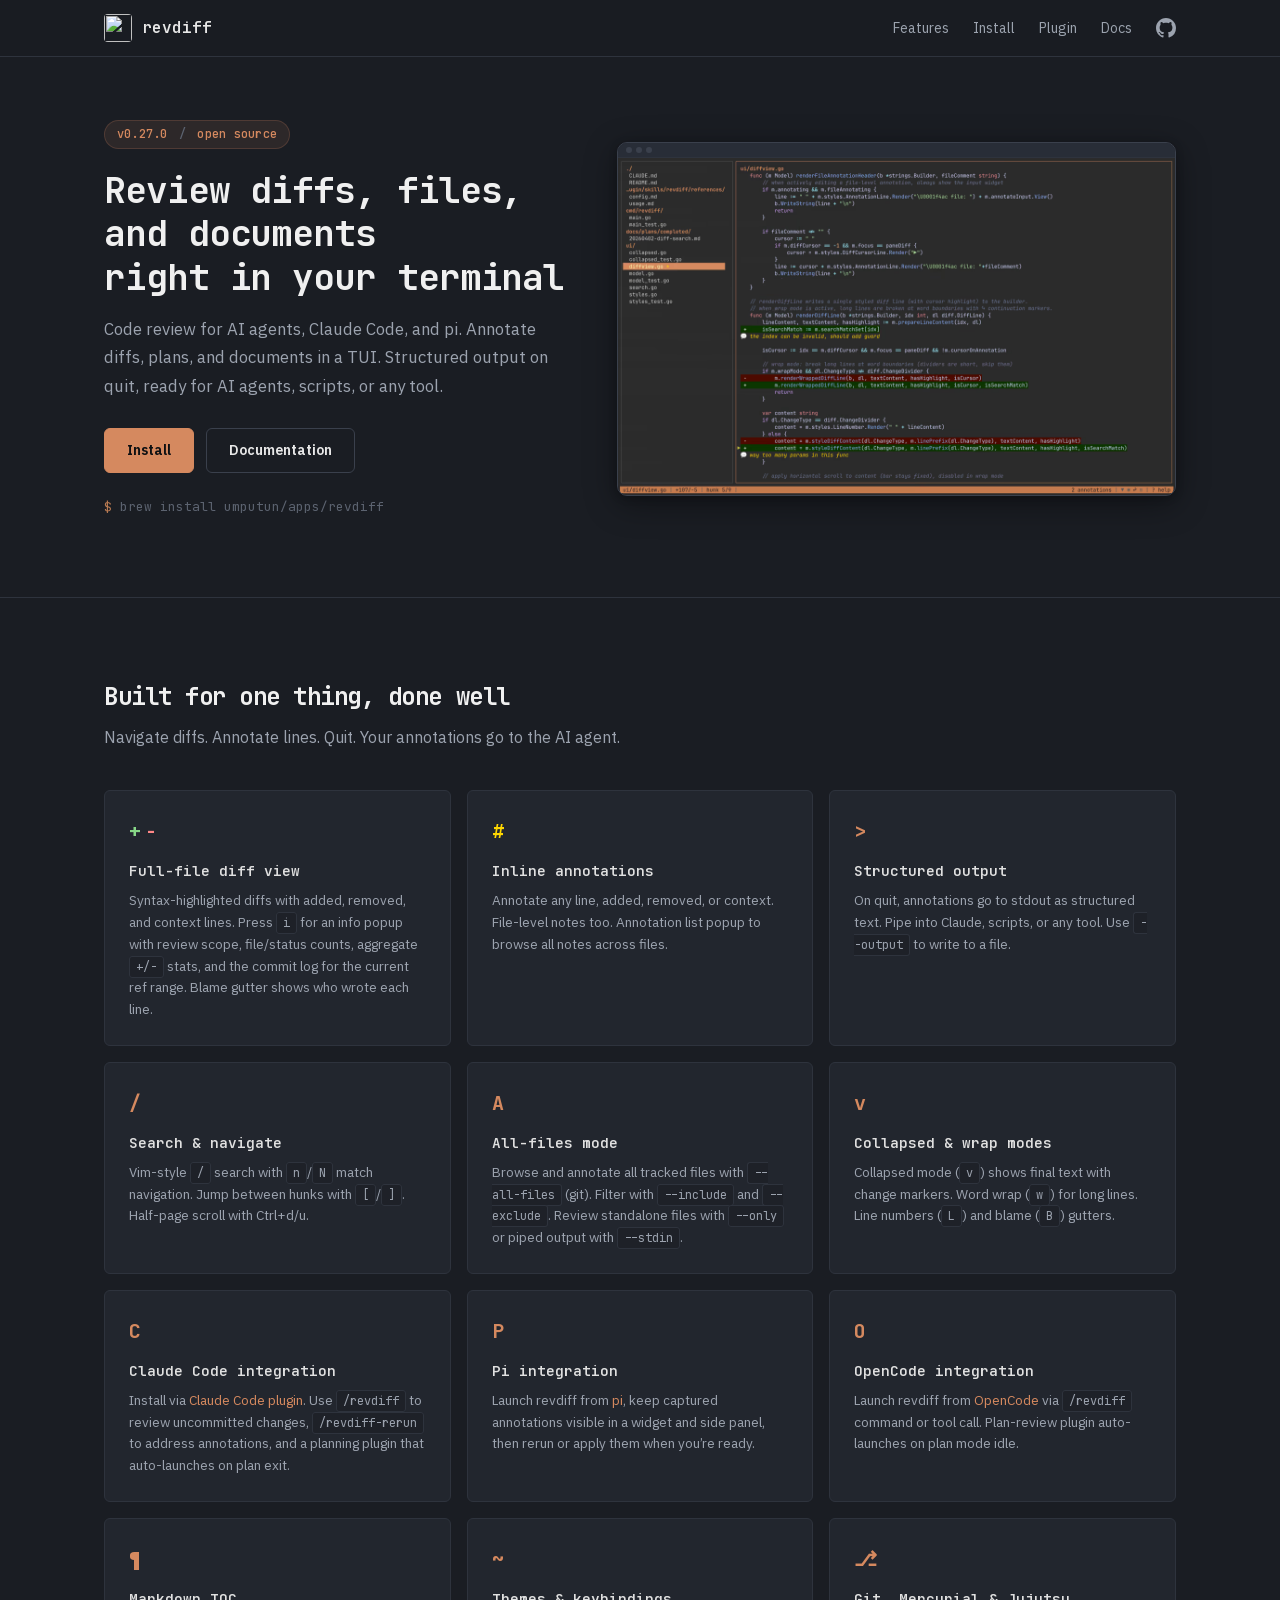
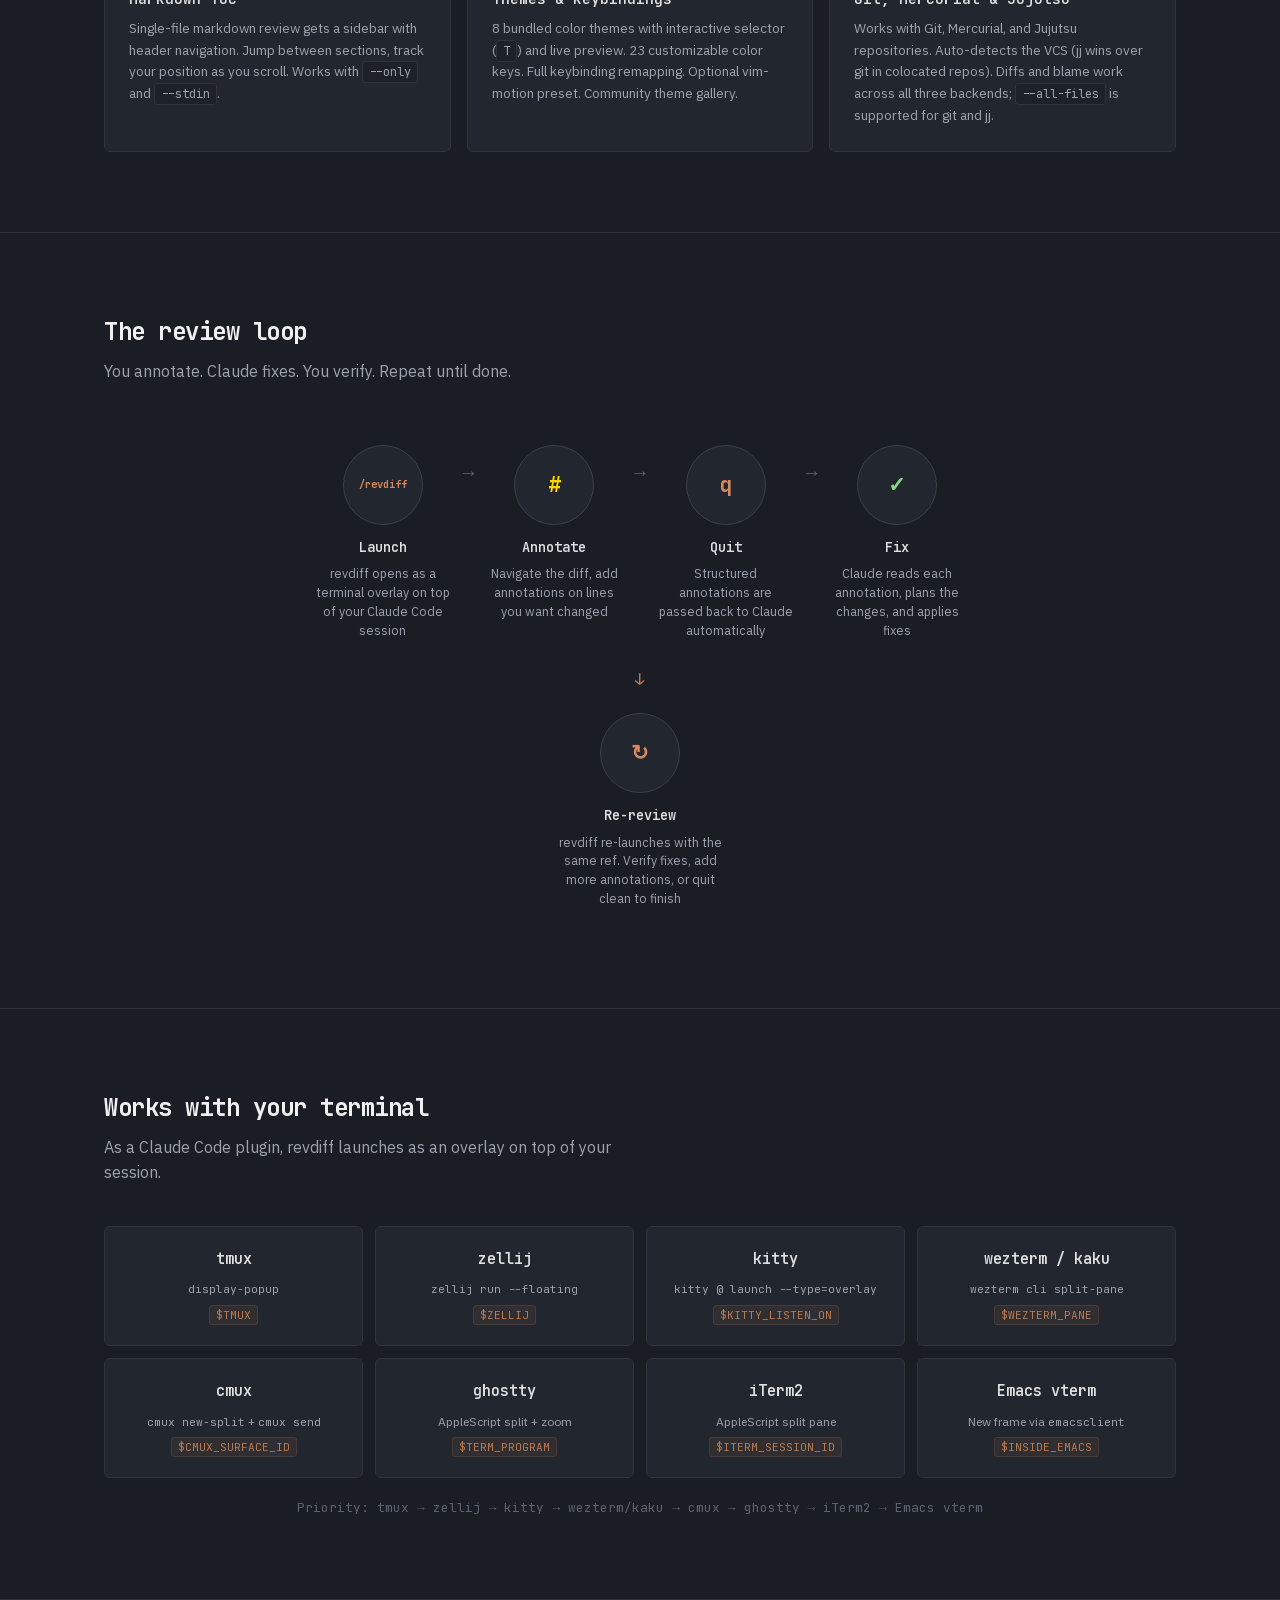
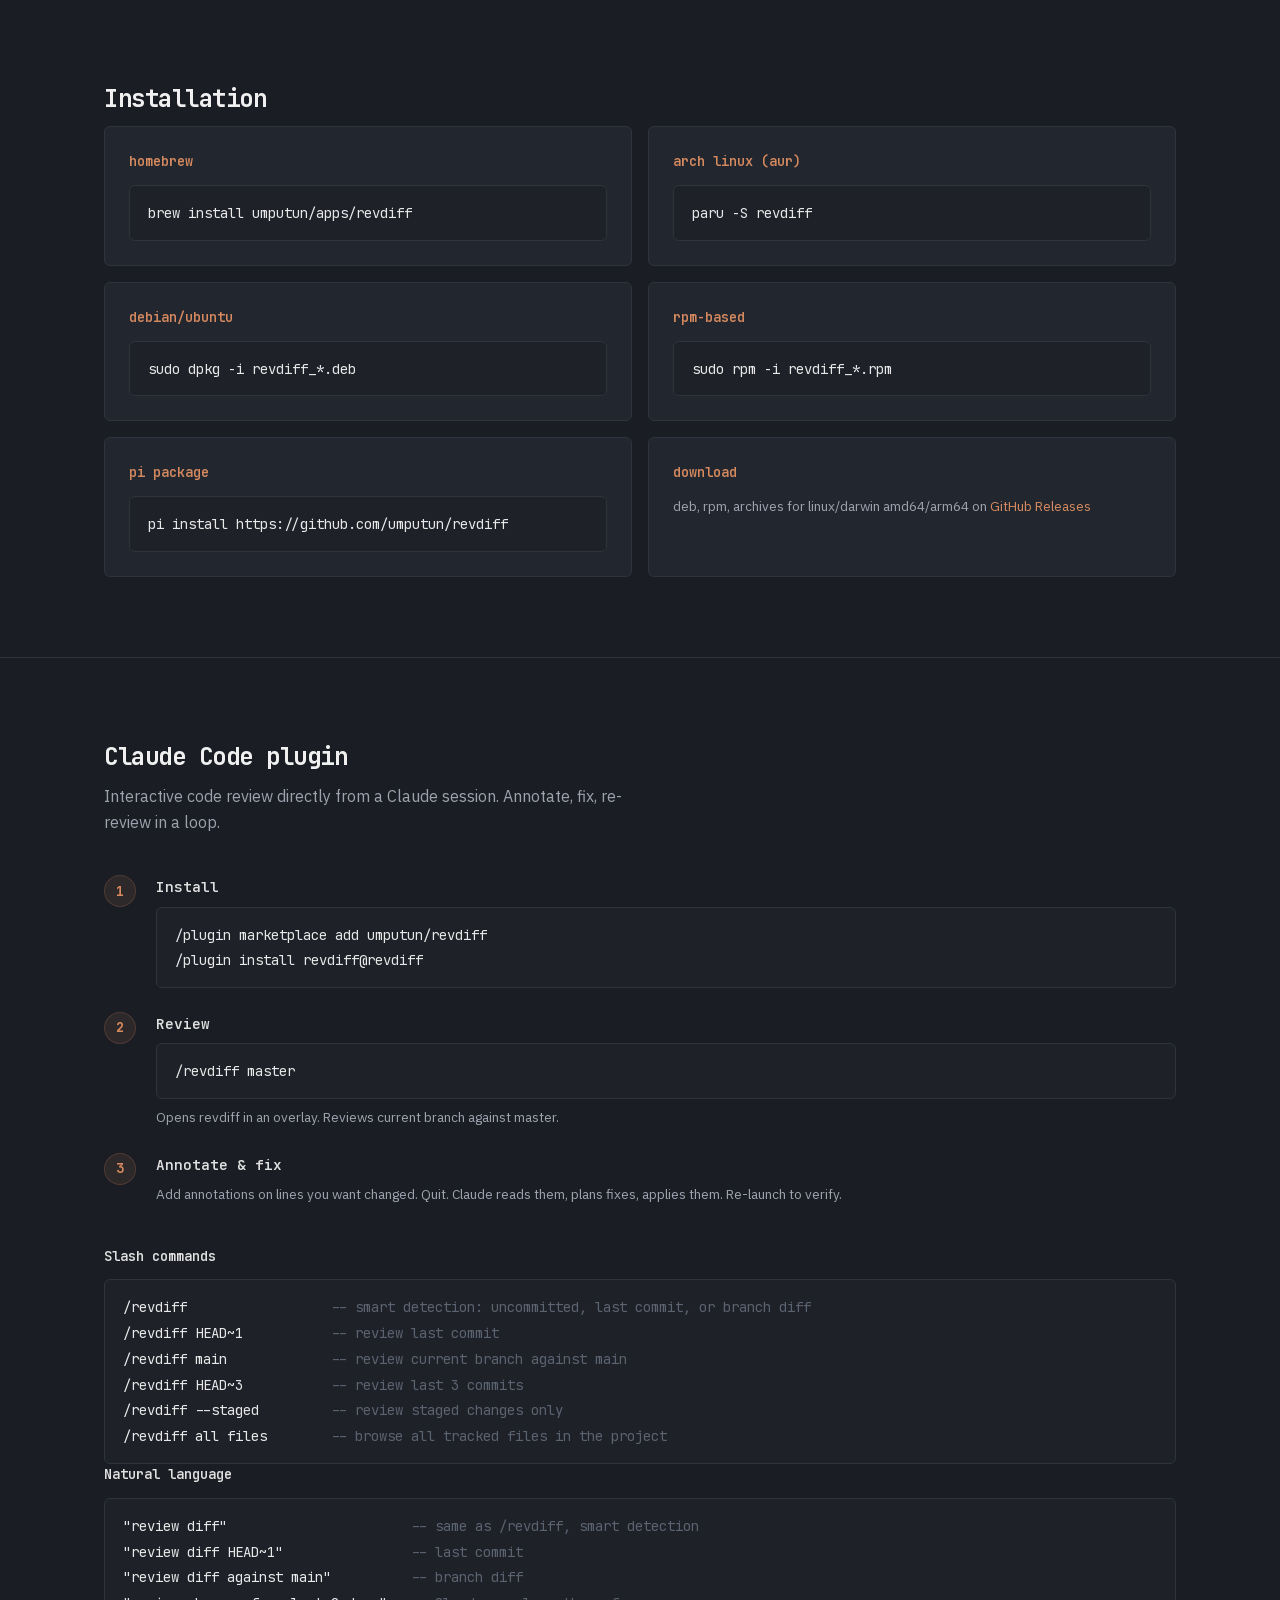
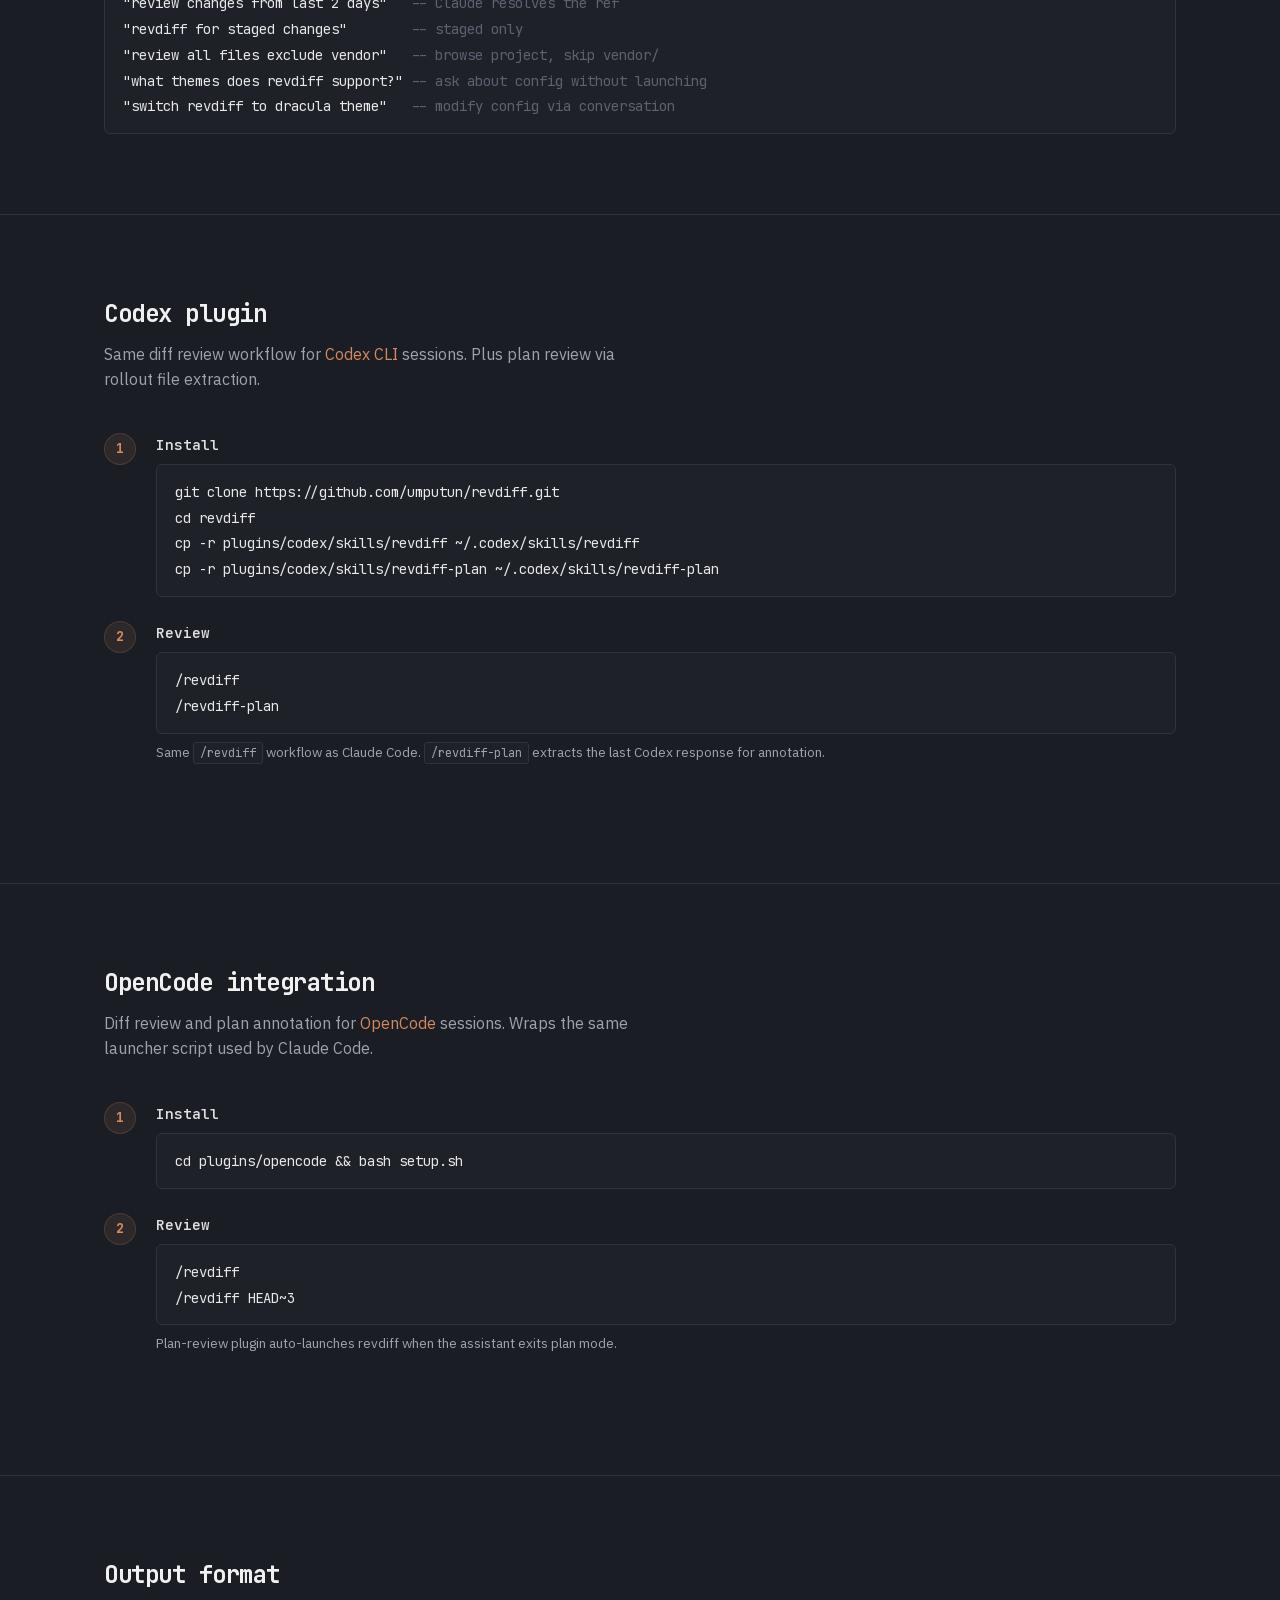
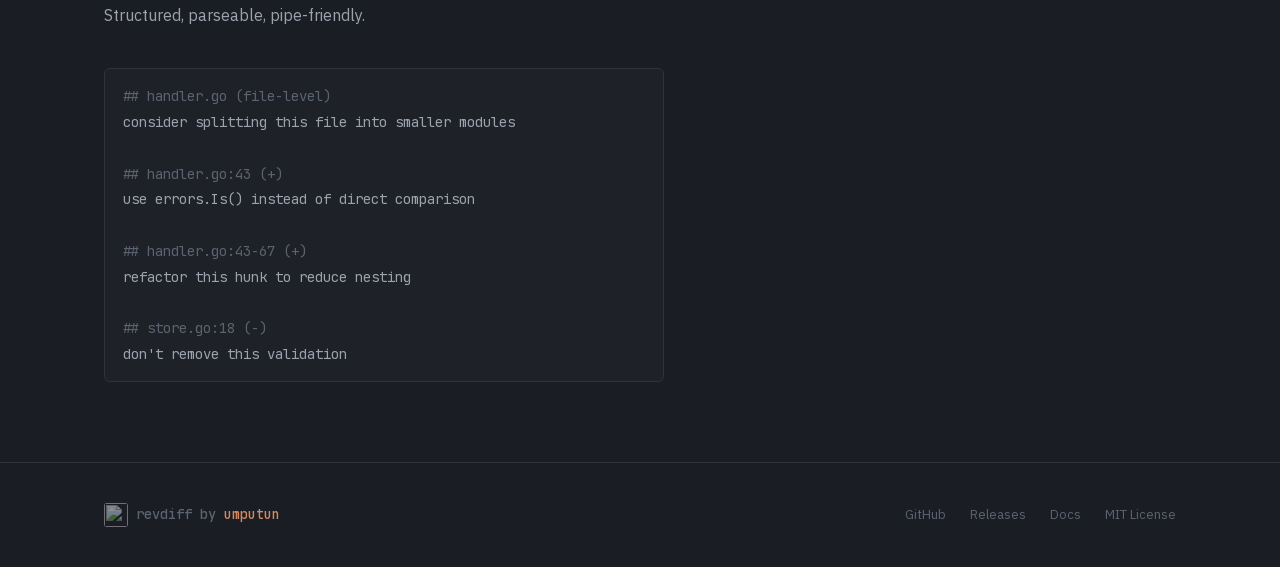
==== commit 25a51a57: "docs: fix marketplace install command in plugin install instructions The marketplace name in .claude" ====
--- a/site/index.html
+++ b/site/index.html
@@ -40,7 +40,7 @@
             "name": "umputun",
             "url": "https://github.com/umputun"
         },
-        "softwareVersion": "0.26.1",
+        "softwareVersion": "0.27.0",
         "downloadUrl": "https://github.com/umputun/revdiff/releases",
         "codeRepository": "https://github.com/umputun/revdiff"
     }
@@ -64,7 +64,7 @@
                 "name": "How do I review diffs in the terminal with Claude Code?",
                 "acceptedAnswer": {
                     "@type": "Answer",
-                    "text": "Install the revdiff Claude Code plugin with /plugin marketplace add umputun/revdiff and /plugin install revdiff@umputun-revdiff, then run /revdiff to review uncommitted changes in a terminal overlay. Add inline annotations on lines you want changed, quit, and Claude reads the annotations and applies fixes."
+                    "text": "Install the revdiff Claude Code plugin with /plugin marketplace add umputun/revdiff and /plugin install revdiff@revdiff, then run /revdiff to review uncommitted changes in a terminal overlay. Add inline annotations on lines you want changed, quit, and Claude reads the annotations and applies fixes."
                 }
             },
             {
@@ -134,7 +134,7 @@
 <main>
 <header class="hero">
     <div class="hero-content">
-        <div class="hero-badge">v0.26.1 <span class="hero-badge-sep">/</span> open source</div>
+        <div class="hero-badge">v0.27.0 <span class="hero-badge-sep">/</span> open source</div>
         <h1>Review diffs, files, and documents<br>right in your terminal</h1>
         <p class="hero-sub">Code review for AI agents, Claude Code, and pi. Annotate diffs, plans, and documents in a TUI. Structured output on quit, ready for AI agents, scripts, or any tool.</p>
         <div class="hero-actions">
@@ -199,7 +199,7 @@
             <div class="feature-card">
                 <div class="feature-icon"><span class="glyph add">+</span><span class="glyph remove">-</span></div>
                 <h3>Full-file diff view</h3>
-                <p>Syntax-highlighted diffs with added, removed, and context lines. Collapsed mode shows final text with change markers. Blame gutter shows who wrote each line.</p>
+                <p>Syntax-highlighted diffs with added, removed, and context lines. Press <code>i</code> for an info popup with review scope, file/status counts, aggregate <code>+/-</code> stats, and the commit log for the current ref range. Blame gutter shows who wrote each line.</p>
             </div>
             <div class="feature-card">
                 <div class="feature-icon"><span class="glyph annotation">#</span></div>
@@ -389,7 +389,7 @@
                 <div class="flow-num">1</div>
                 <div class="flow-text">
                     <h3>Install</h3>
-                    <div class="code-block"><code>/plugin marketplace add umputun/revdiff<br>/plugin install revdiff@umputun-revdiff</code></div>
+                    <div class="code-block"><code>/plugin marketplace add umputun/revdiff<br>/plugin install revdiff@revdiff</code></div>
                 </div>
             </div>
             <div class="flow-step">
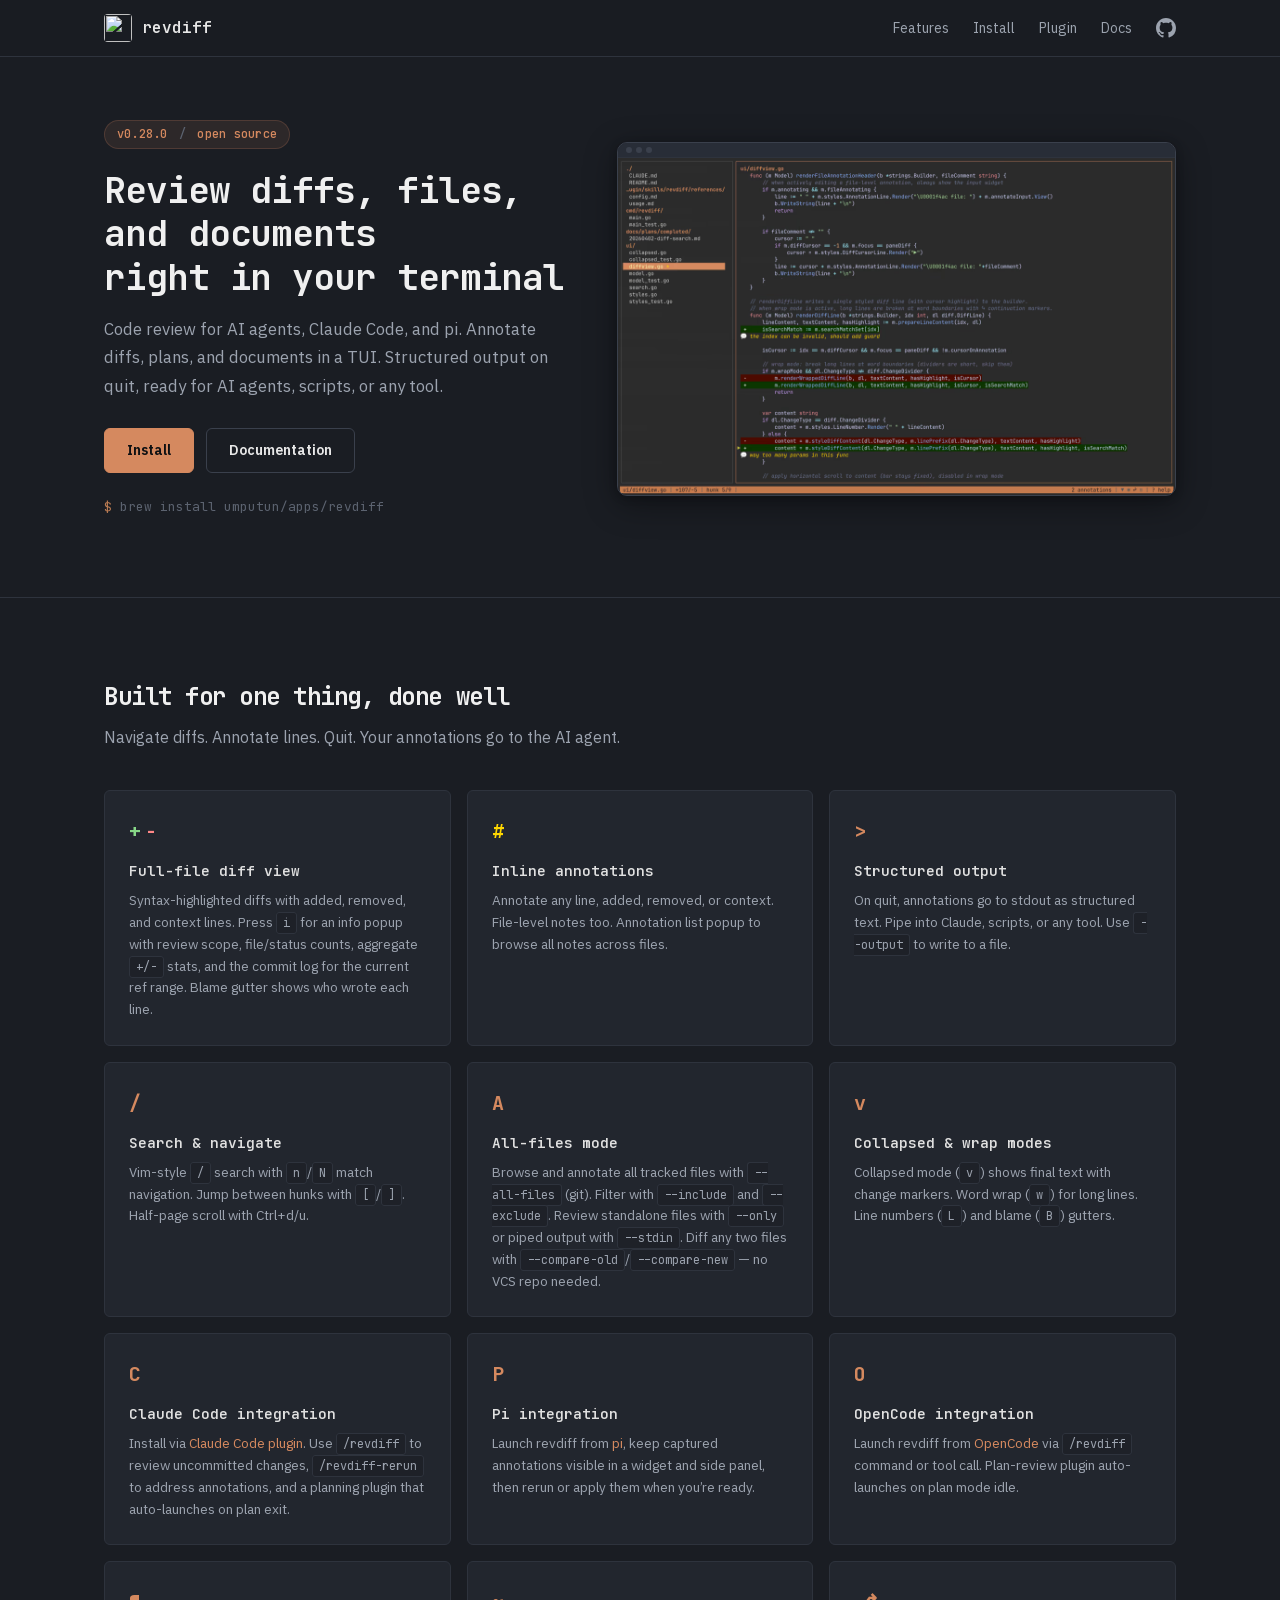
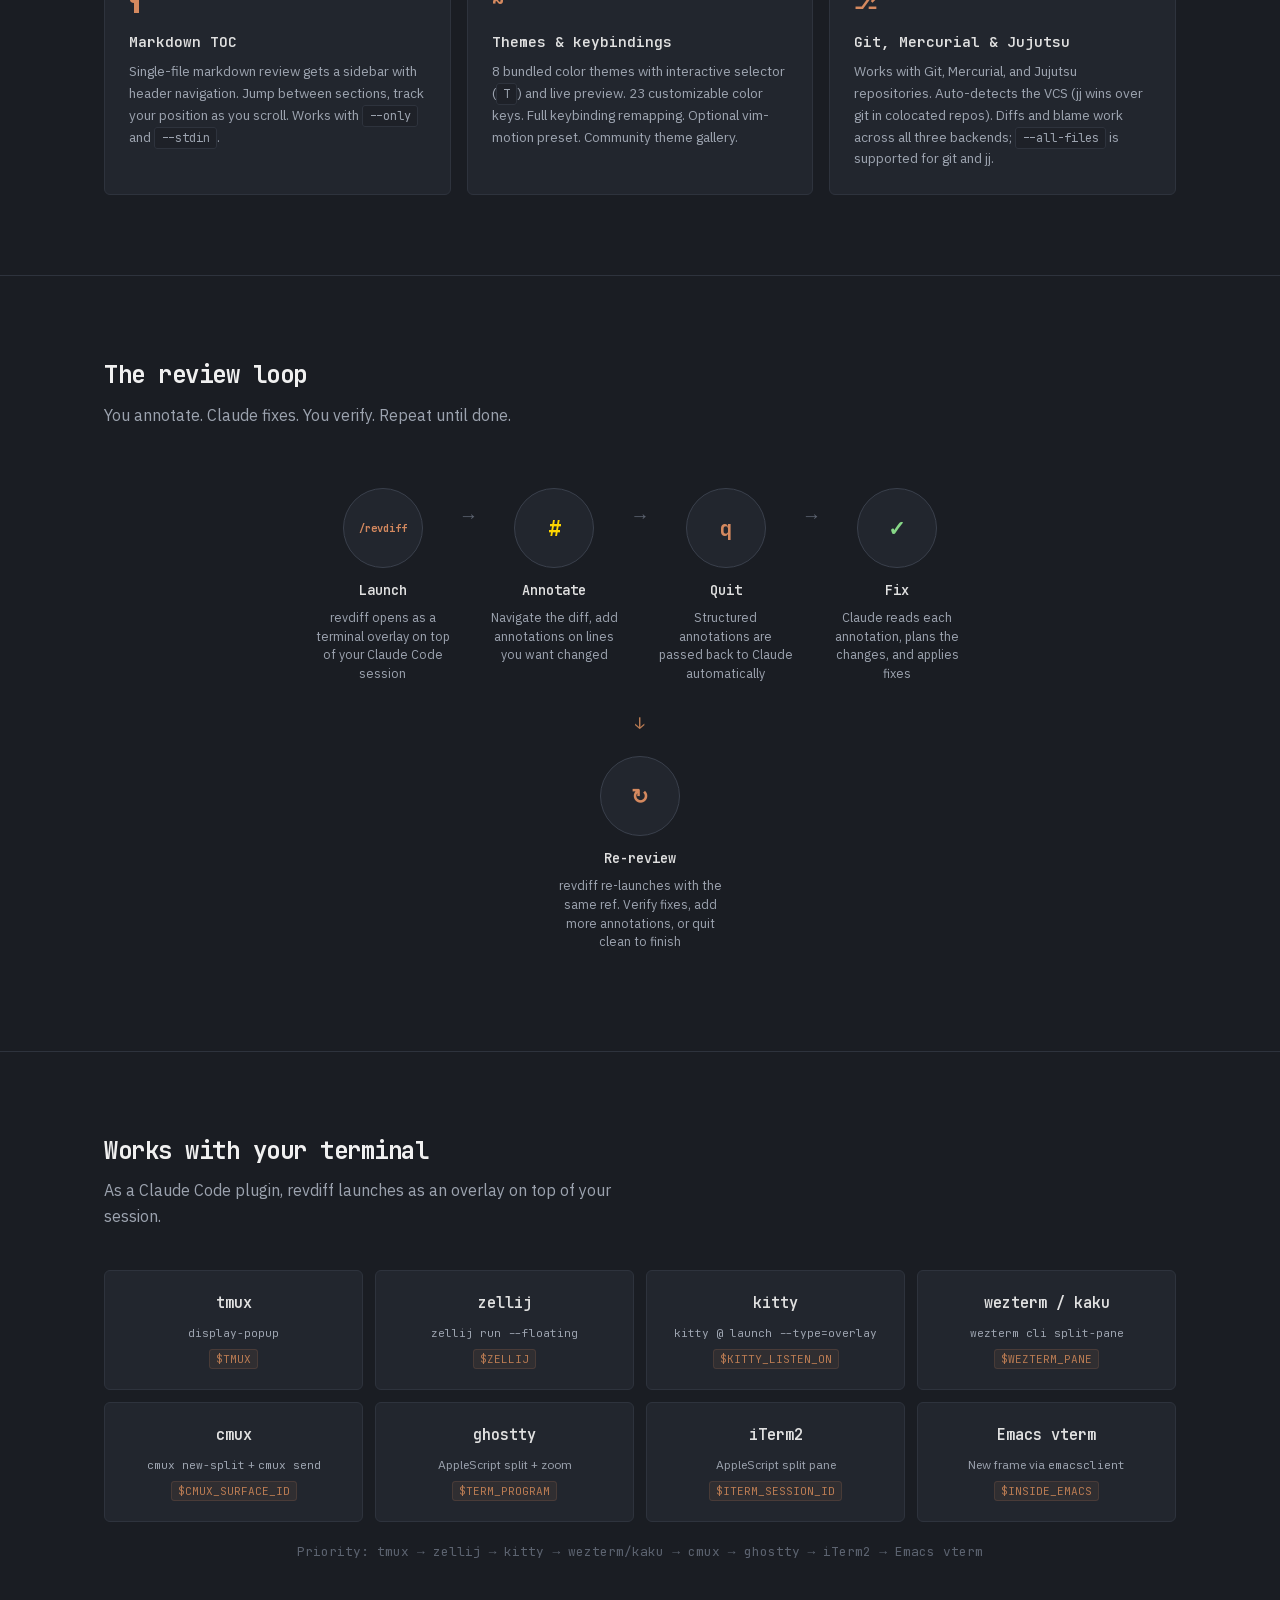
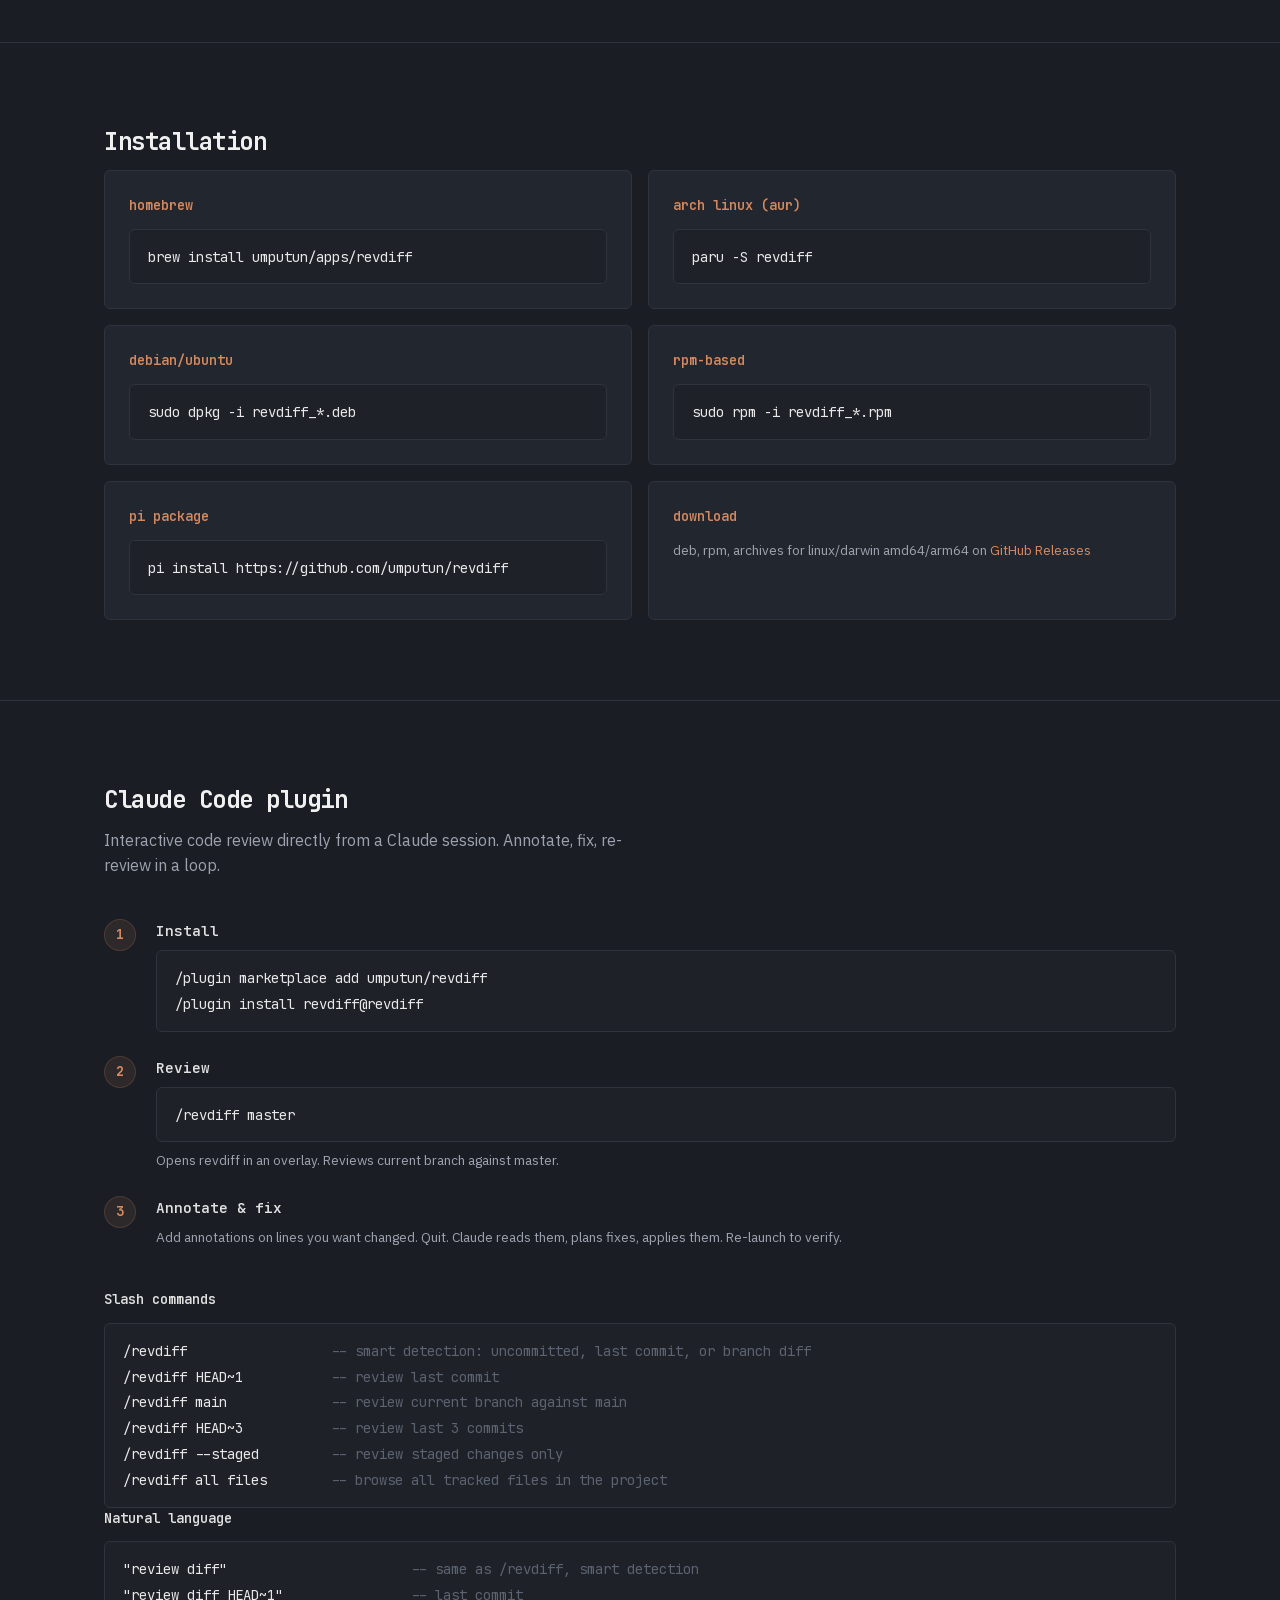
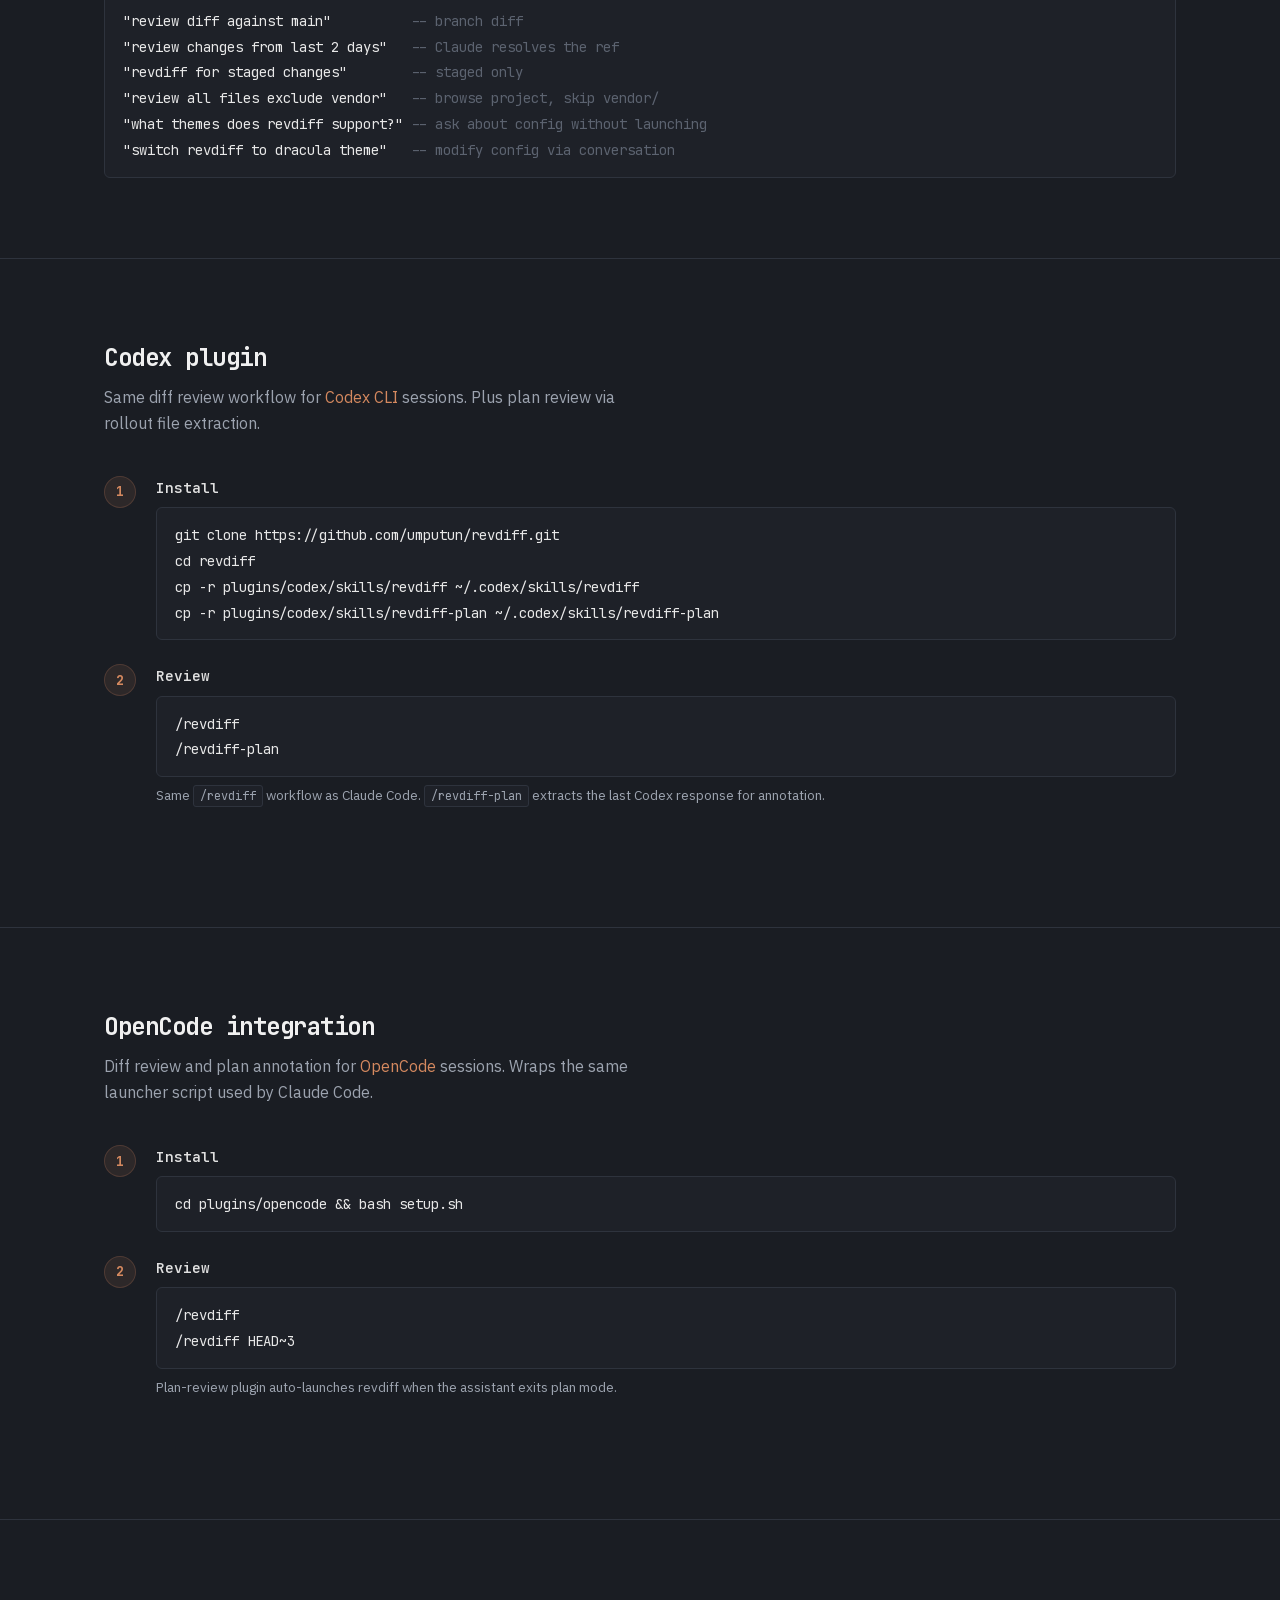
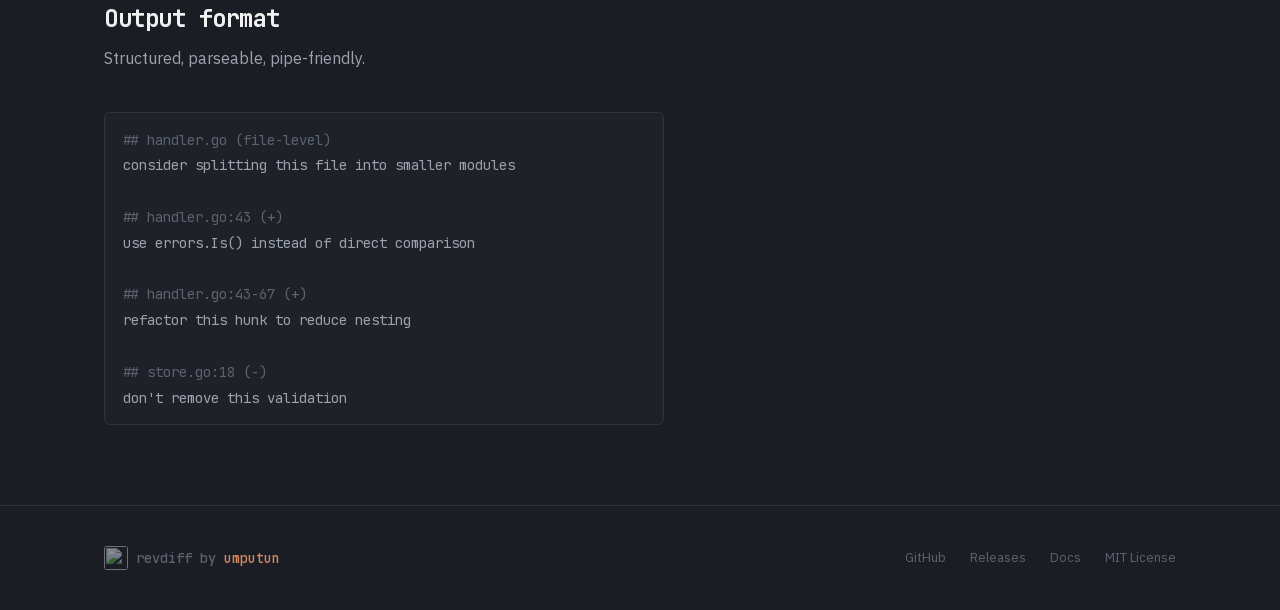
==== commit 8c91398f: "feat: `--compare=old:new` — two-file diff for rolling agent reviews (#163) * feat: add --compare fla" ====
--- a/site/index.html
+++ b/site/index.html
@@ -40,7 +40,7 @@
             "name": "umputun",
             "url": "https://github.com/umputun"
         },
-        "softwareVersion": "0.27.0",
+        "softwareVersion": "0.28.0",
         "downloadUrl": "https://github.com/umputun/revdiff/releases",
         "codeRepository": "https://github.com/umputun/revdiff"
     }
@@ -134,7 +134,7 @@
 <main>
 <header class="hero">
     <div class="hero-content">
-        <div class="hero-badge">v0.27.0 <span class="hero-badge-sep">/</span> open source</div>
+        <div class="hero-badge">v0.28.0 <span class="hero-badge-sep">/</span> open source</div>
         <h1>Review diffs, files, and documents<br>right in your terminal</h1>
         <p class="hero-sub">Code review for AI agents, Claude Code, and pi. Annotate diffs, plans, and documents in a TUI. Structured output on quit, ready for AI agents, scripts, or any tool.</p>
         <div class="hero-actions">
@@ -219,7 +219,7 @@
             <div class="feature-card">
                 <div class="feature-icon"><span class="glyph accent">A</span></div>
                 <h3>All-files mode</h3>
-                <p>Browse and annotate all tracked files with <code>--all-files</code> (git). Filter with <code>--include</code> and <code>--exclude</code>. Review standalone files with <code>--only</code> or piped output with <code>--stdin</code>.</p>
+                <p>Browse and annotate all tracked files with <code>--all-files</code> (git). Filter with <code>--include</code> and <code>--exclude</code>. Review standalone files with <code>--only</code> or piped output with <code>--stdin</code>. Diff any two files with <code>--compare-old</code>/<code>--compare-new</code> &mdash; no VCS repo needed.</p>
             </div>
             <div class="feature-card">
                 <div class="feature-icon"><span class="glyph accent">v</span></div>
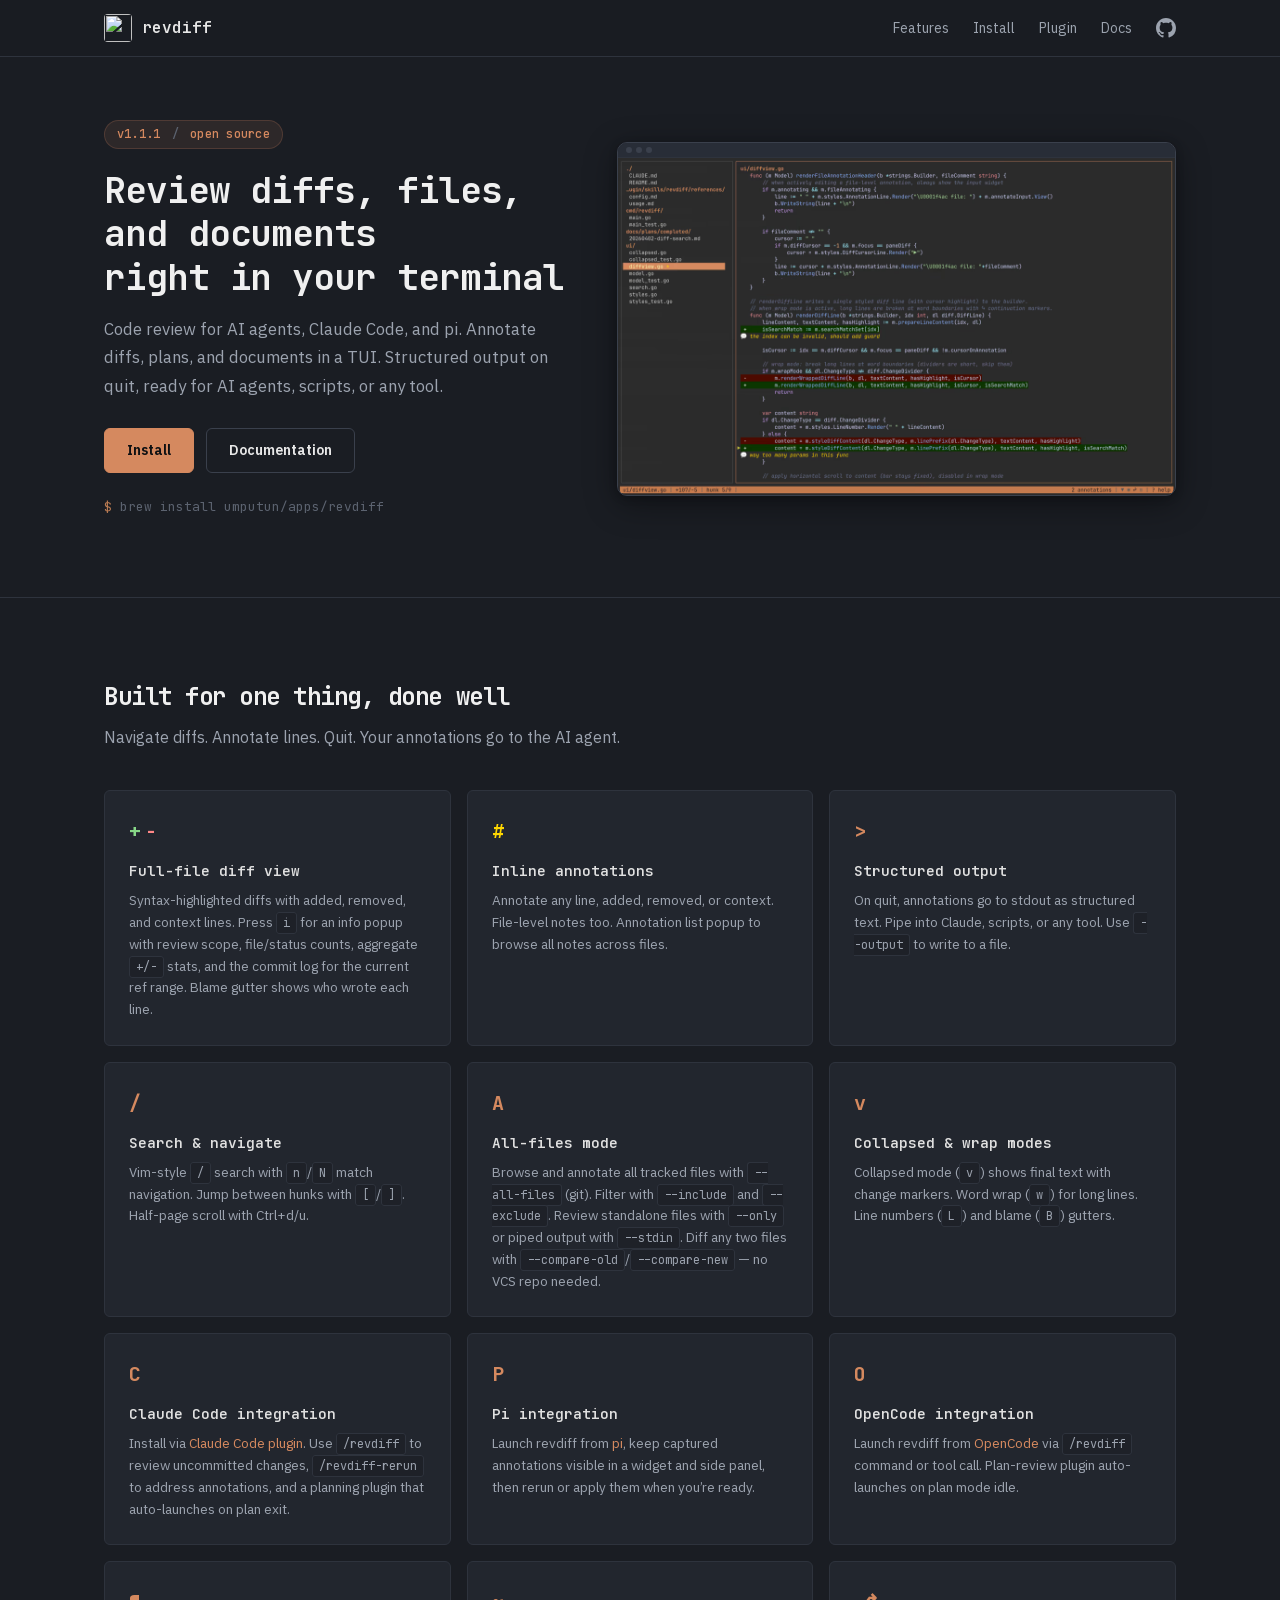
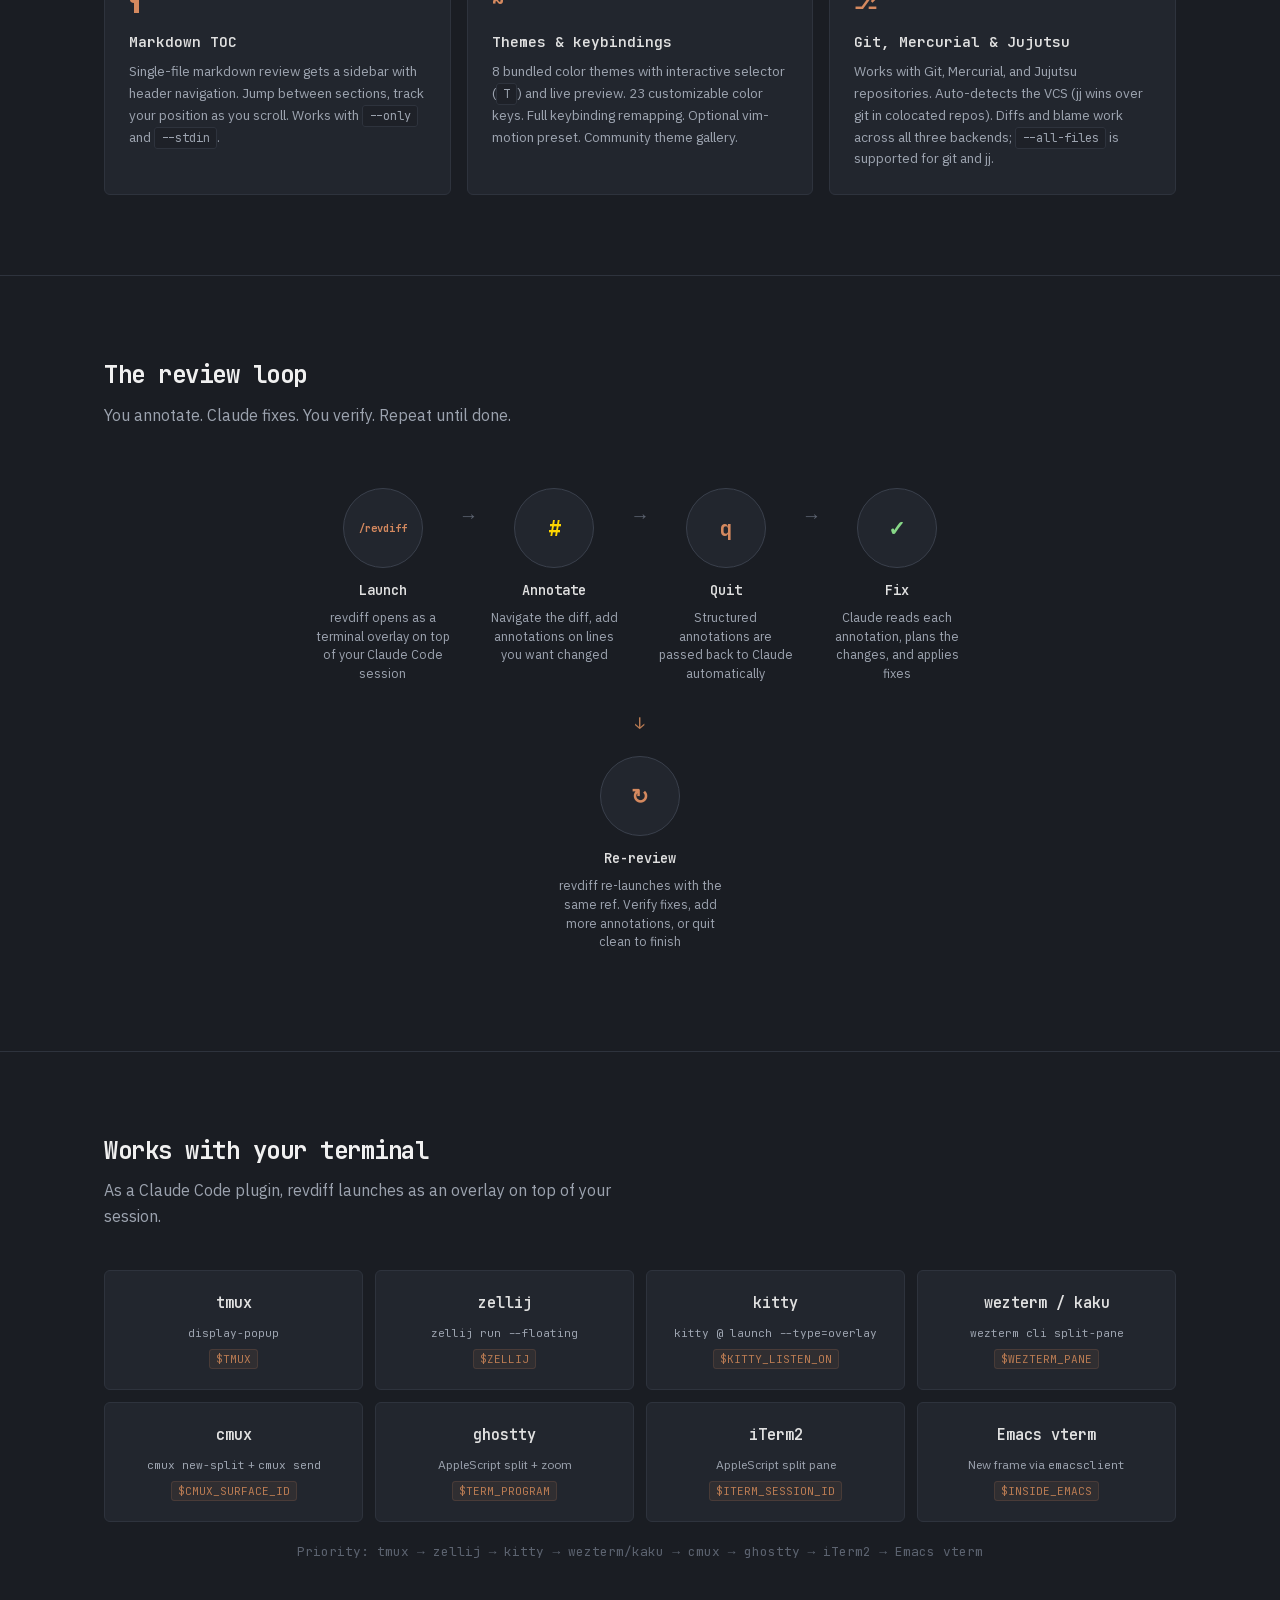
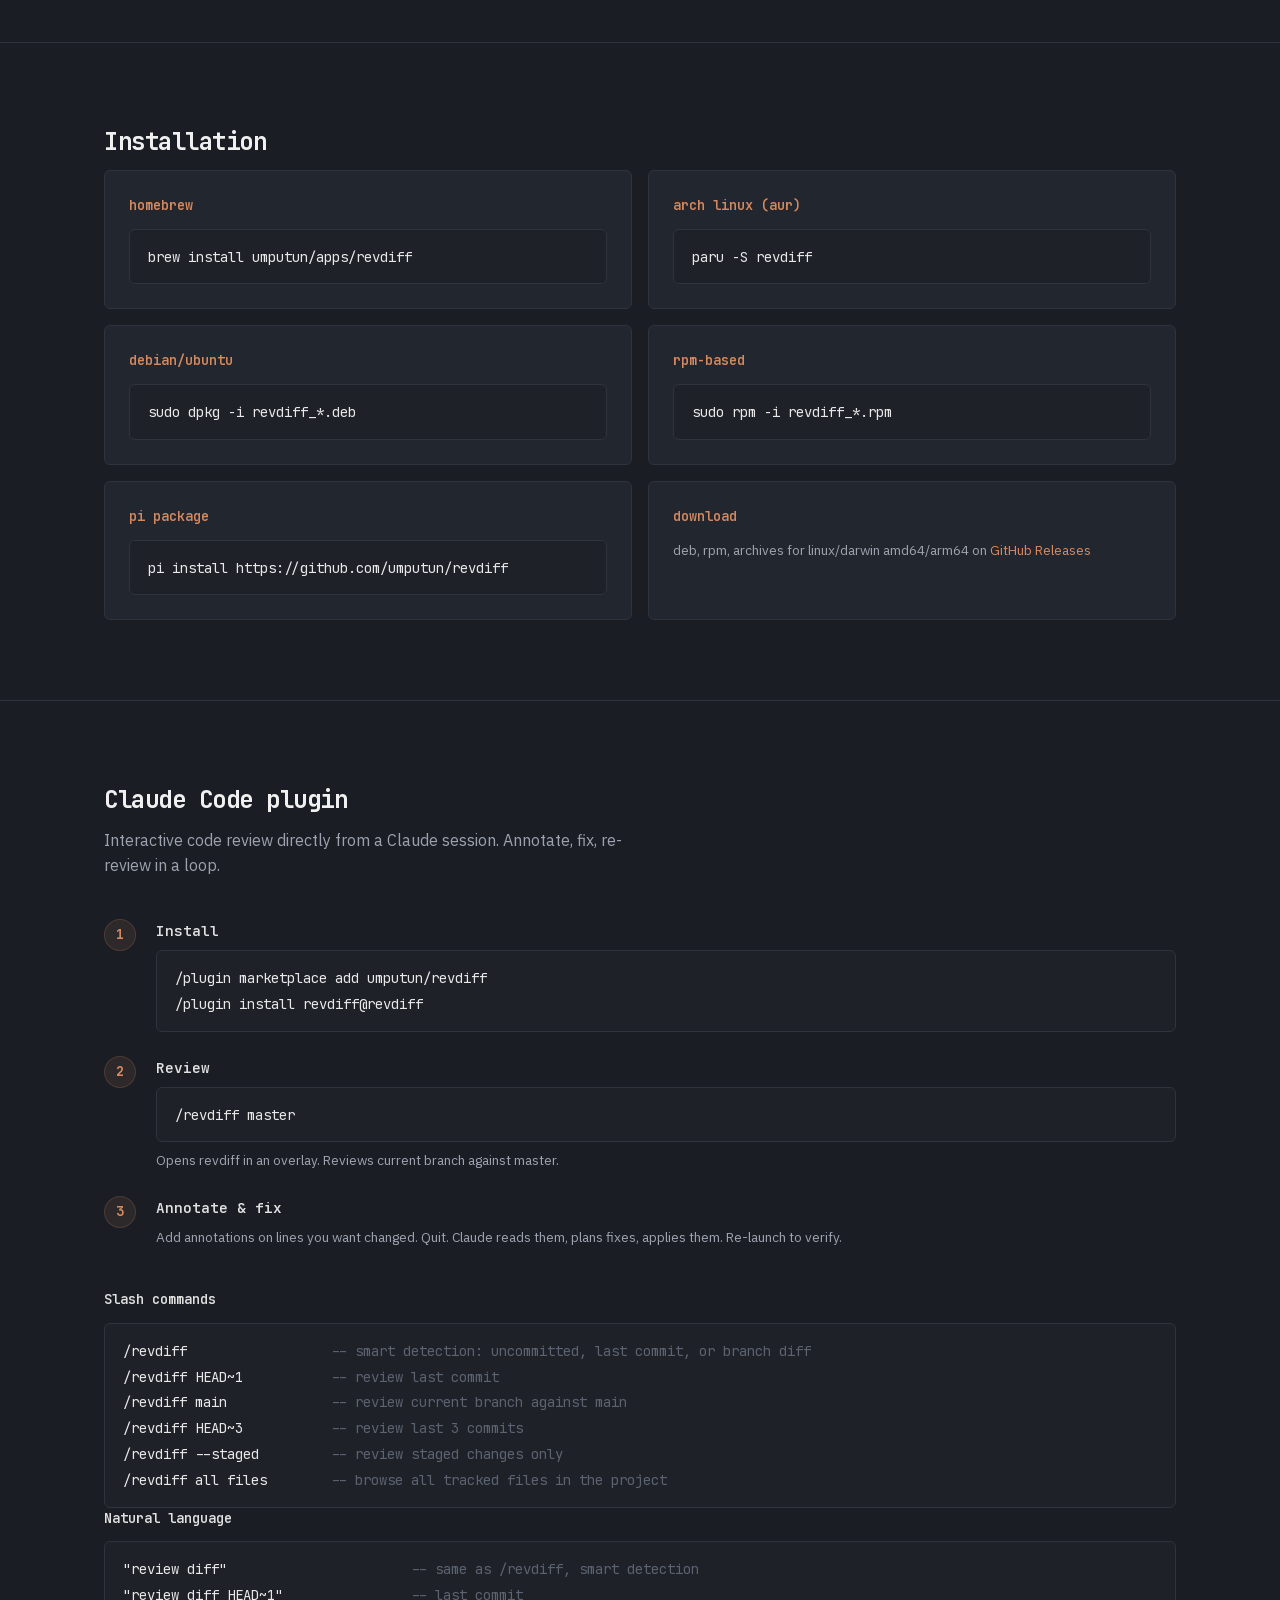
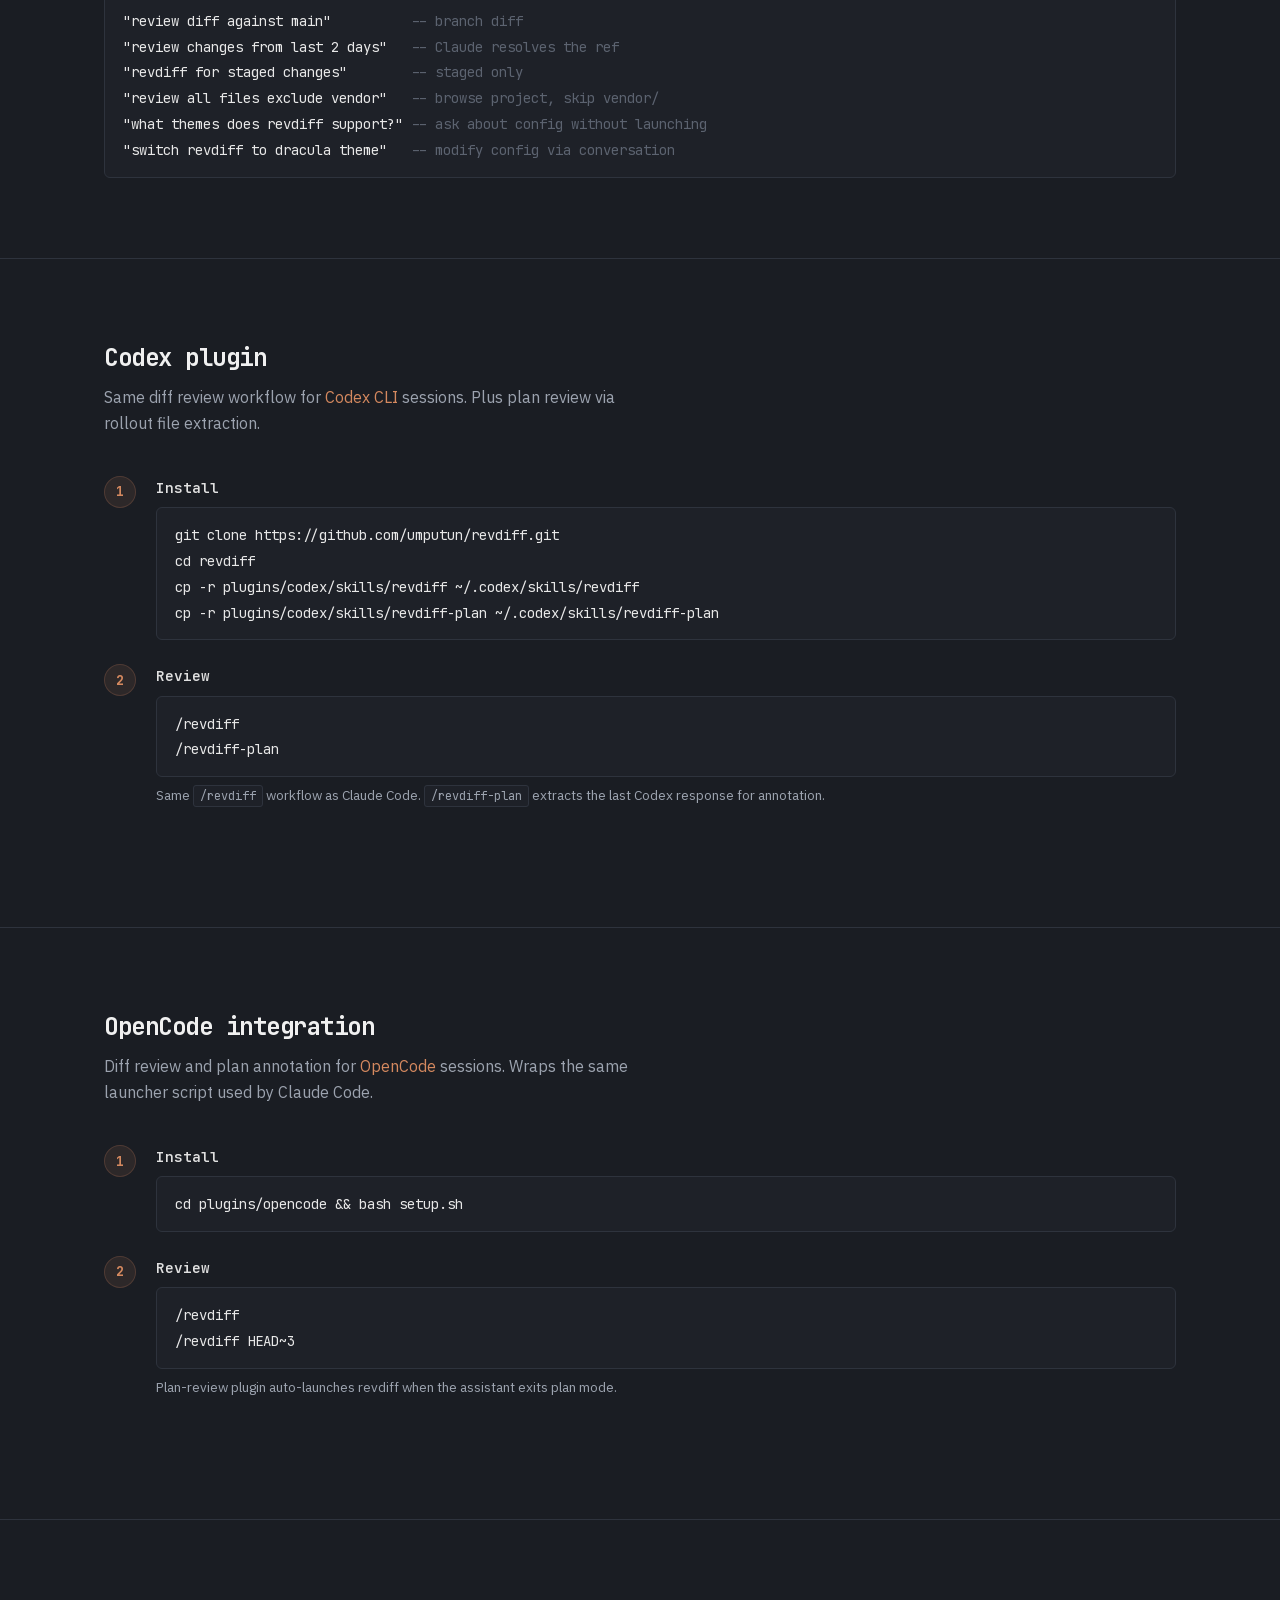
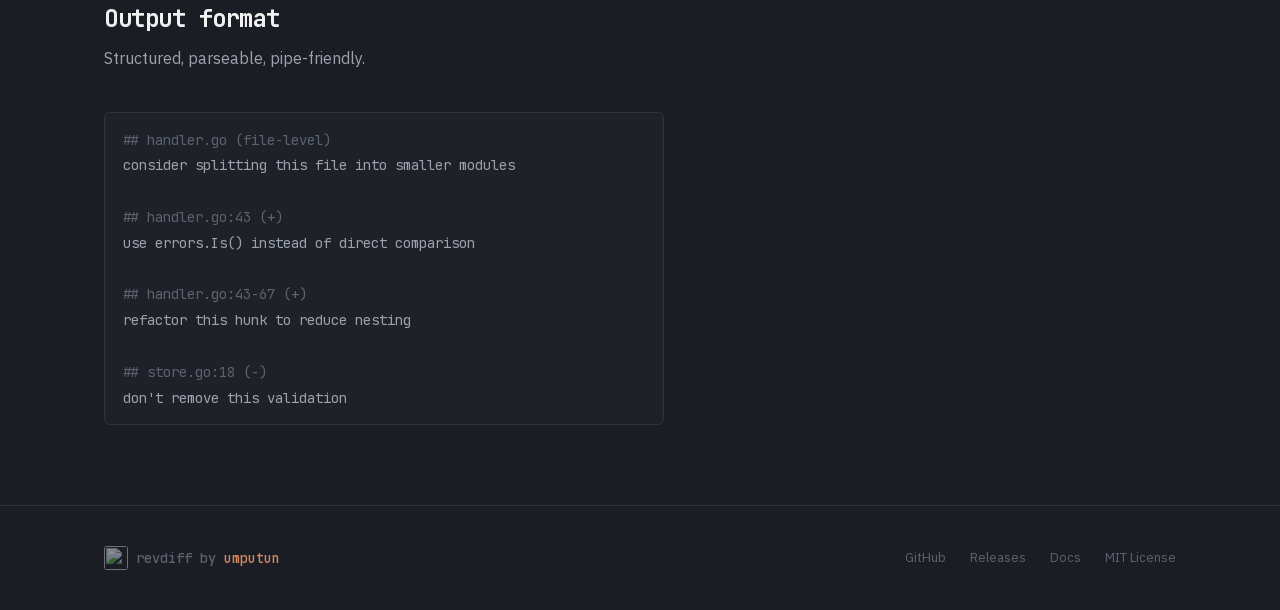
==== commit 9036f95d: "docs: update changelog and site version for v1.1.1" ====
--- a/site/index.html
+++ b/site/index.html
@@ -40,7 +40,7 @@
             "name": "umputun",
             "url": "https://github.com/umputun"
         },
-        "softwareVersion": "0.28.0",
+        "softwareVersion": "1.1.1",
         "downloadUrl": "https://github.com/umputun/revdiff/releases",
         "codeRepository": "https://github.com/umputun/revdiff"
     }
@@ -134,7 +134,7 @@
 <main>
 <header class="hero">
     <div class="hero-content">
-        <div class="hero-badge">v0.28.0 <span class="hero-badge-sep">/</span> open source</div>
+        <div class="hero-badge">v1.1.1 <span class="hero-badge-sep">/</span> open source</div>
         <h1>Review diffs, files, and documents<br>right in your terminal</h1>
         <p class="hero-sub">Code review for AI agents, Claude Code, and pi. Annotate diffs, plans, and documents in a TUI. Structured output on quit, ready for AI agents, scripts, or any tool.</p>
         <div class="hero-actions">
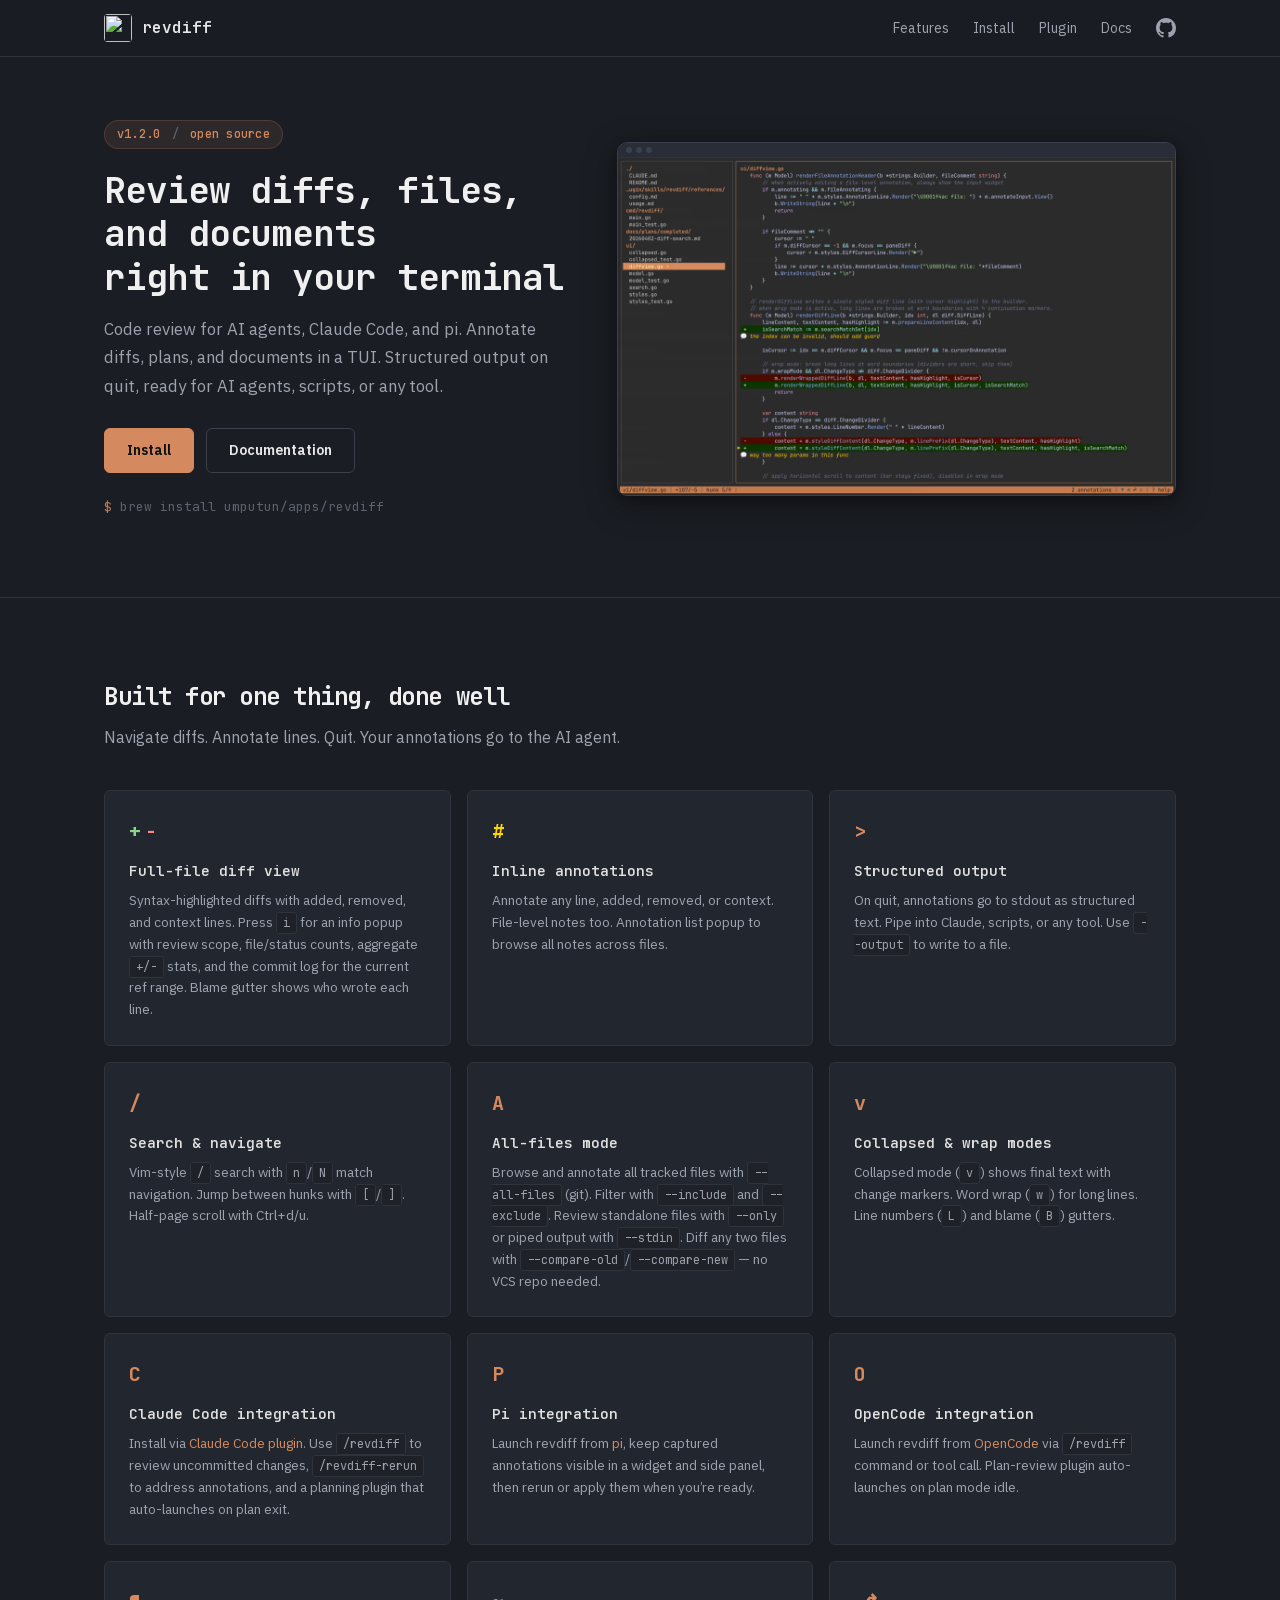
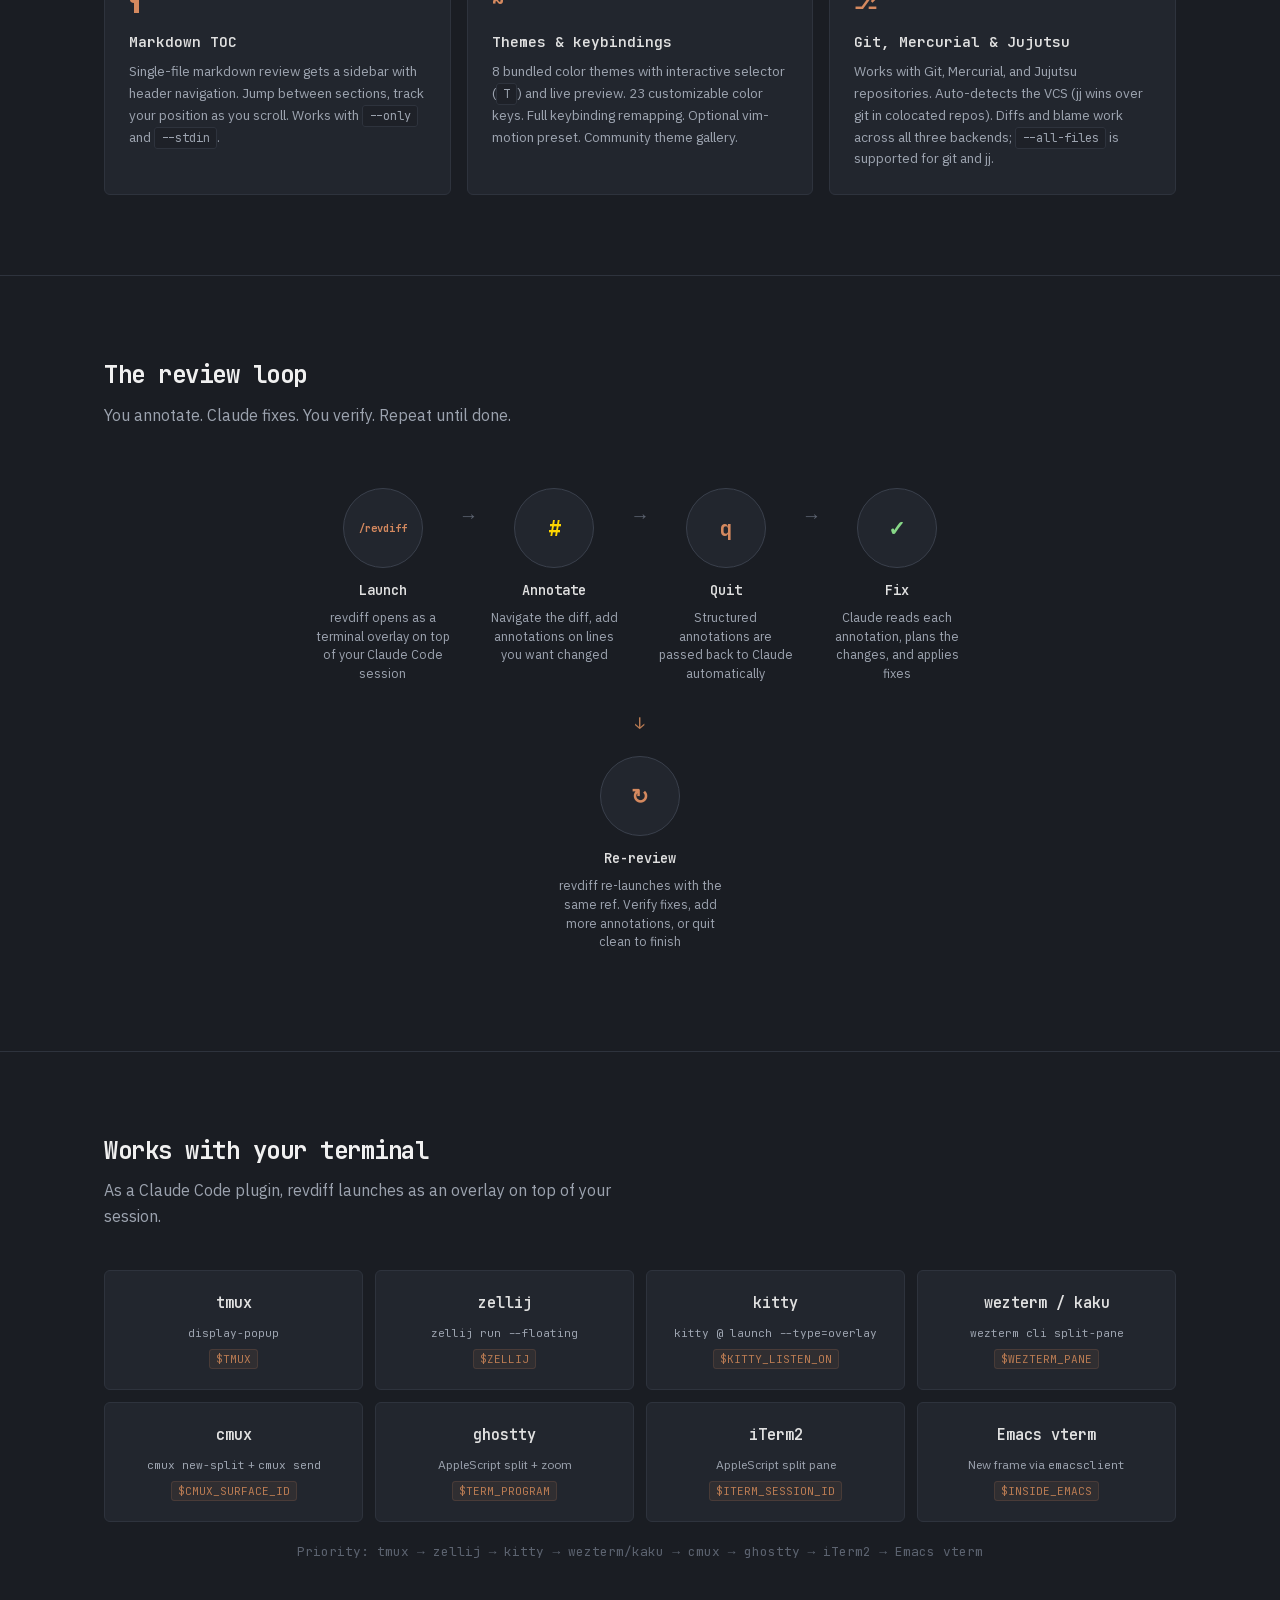
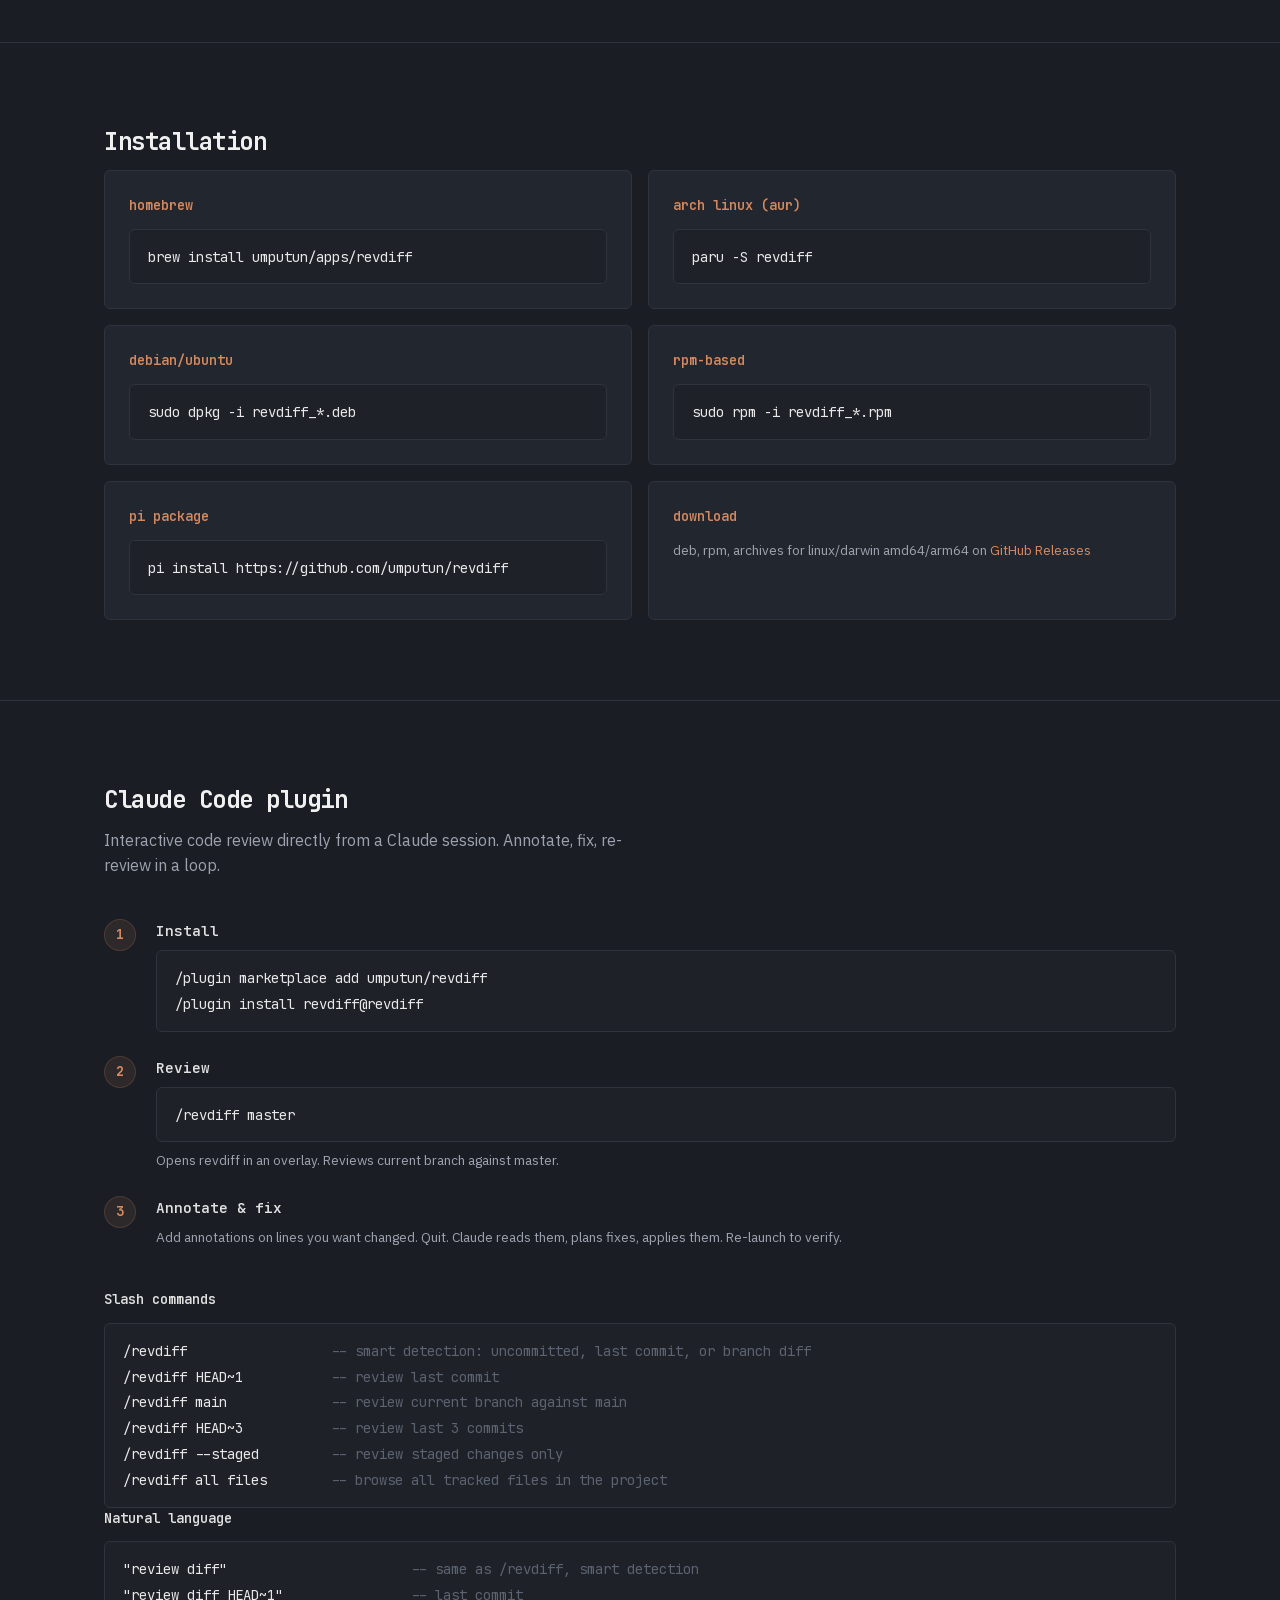
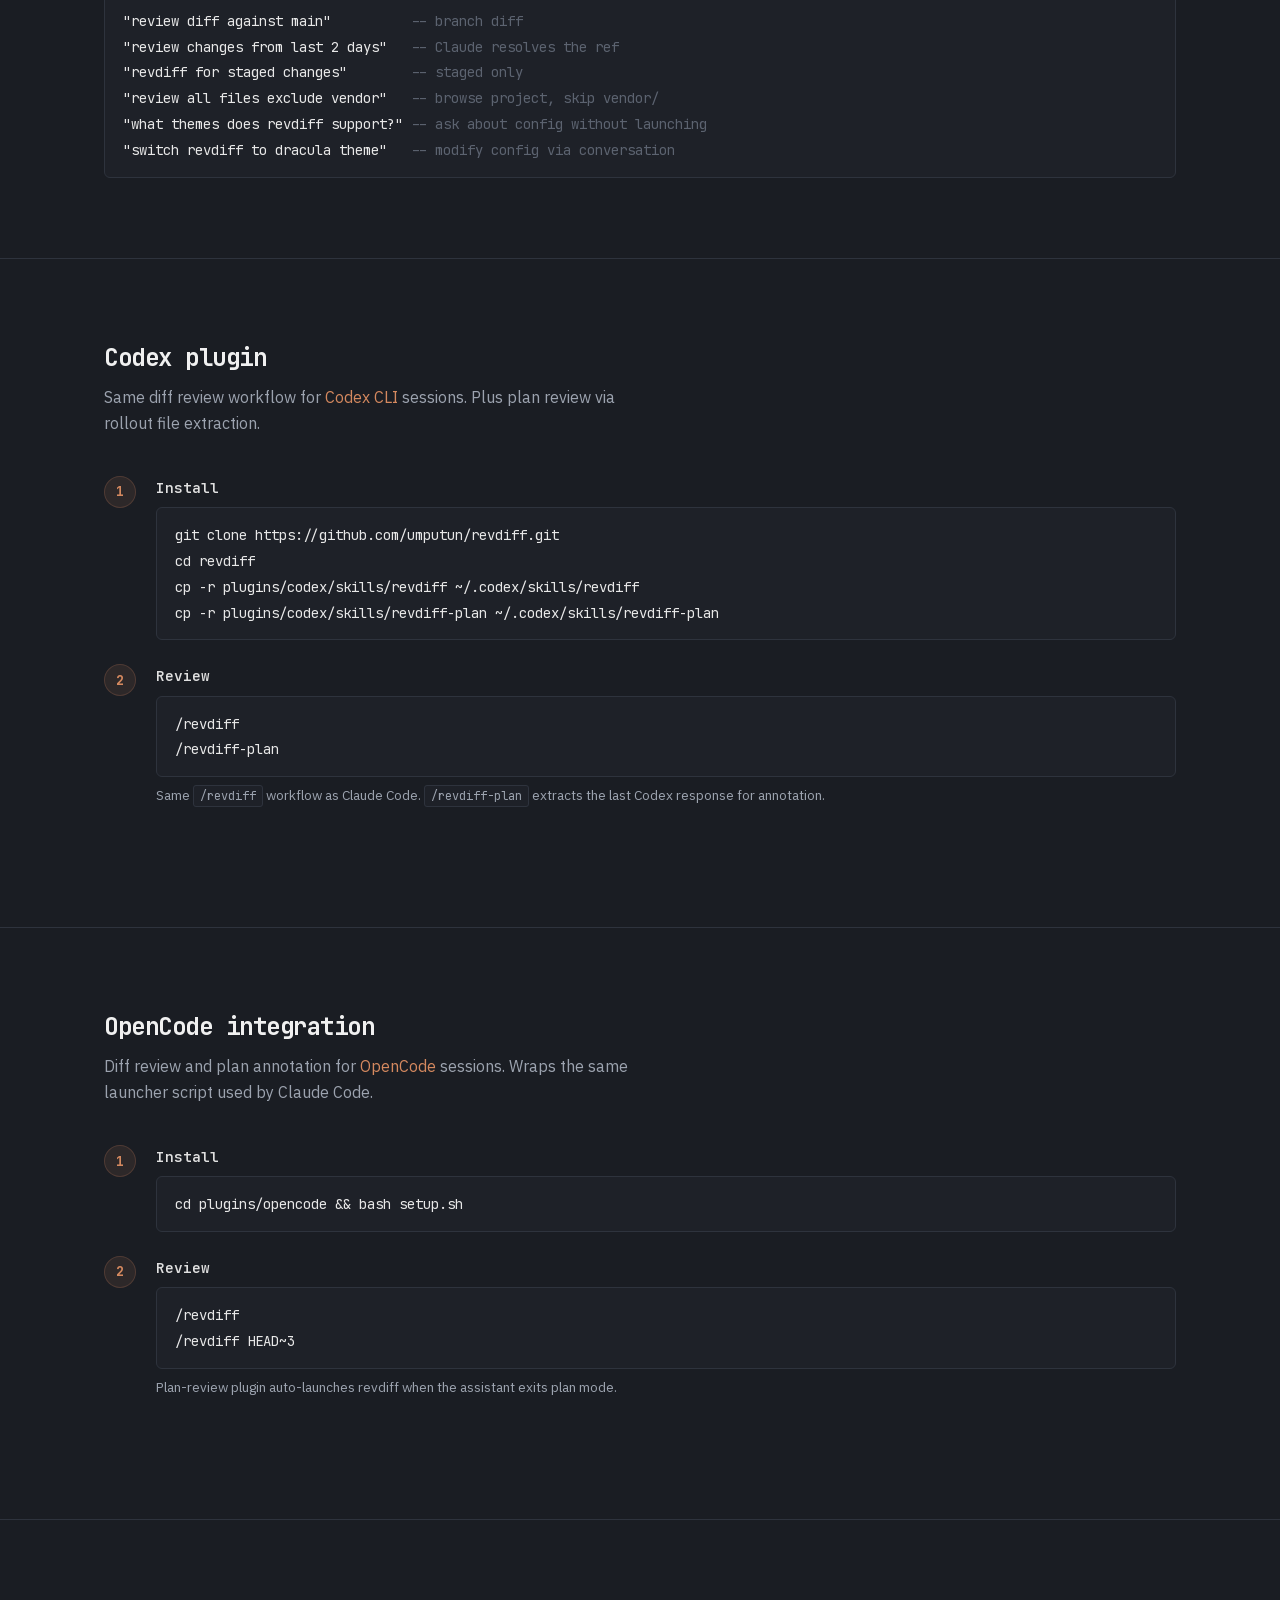
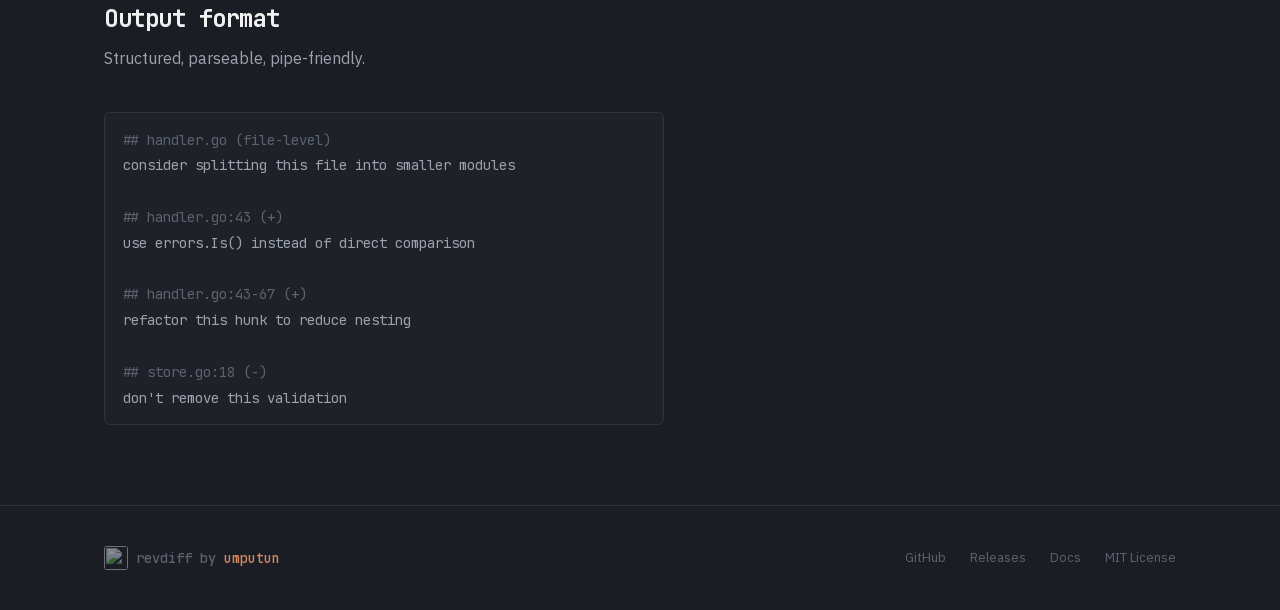
==== commit aa1cdcd6: "docs: update changelog and site version for v1.2.0" ====
--- a/site/index.html
+++ b/site/index.html
@@ -40,7 +40,7 @@
             "name": "umputun",
             "url": "https://github.com/umputun"
         },
-        "softwareVersion": "1.1.1",
+        "softwareVersion": "1.2.0",
         "downloadUrl": "https://github.com/umputun/revdiff/releases",
         "codeRepository": "https://github.com/umputun/revdiff"
     }
@@ -134,7 +134,7 @@
 <main>
 <header class="hero">
     <div class="hero-content">
-        <div class="hero-badge">v1.1.1 <span class="hero-badge-sep">/</span> open source</div>
+        <div class="hero-badge">v1.2.0 <span class="hero-badge-sep">/</span> open source</div>
         <h1>Review diffs, files, and documents<br>right in your terminal</h1>
         <p class="hero-sub">Code review for AI agents, Claude Code, and pi. Annotate diffs, plans, and documents in a TUI. Structured output on quit, ready for AI agents, scripts, or any tool.</p>
         <div class="hero-actions">
